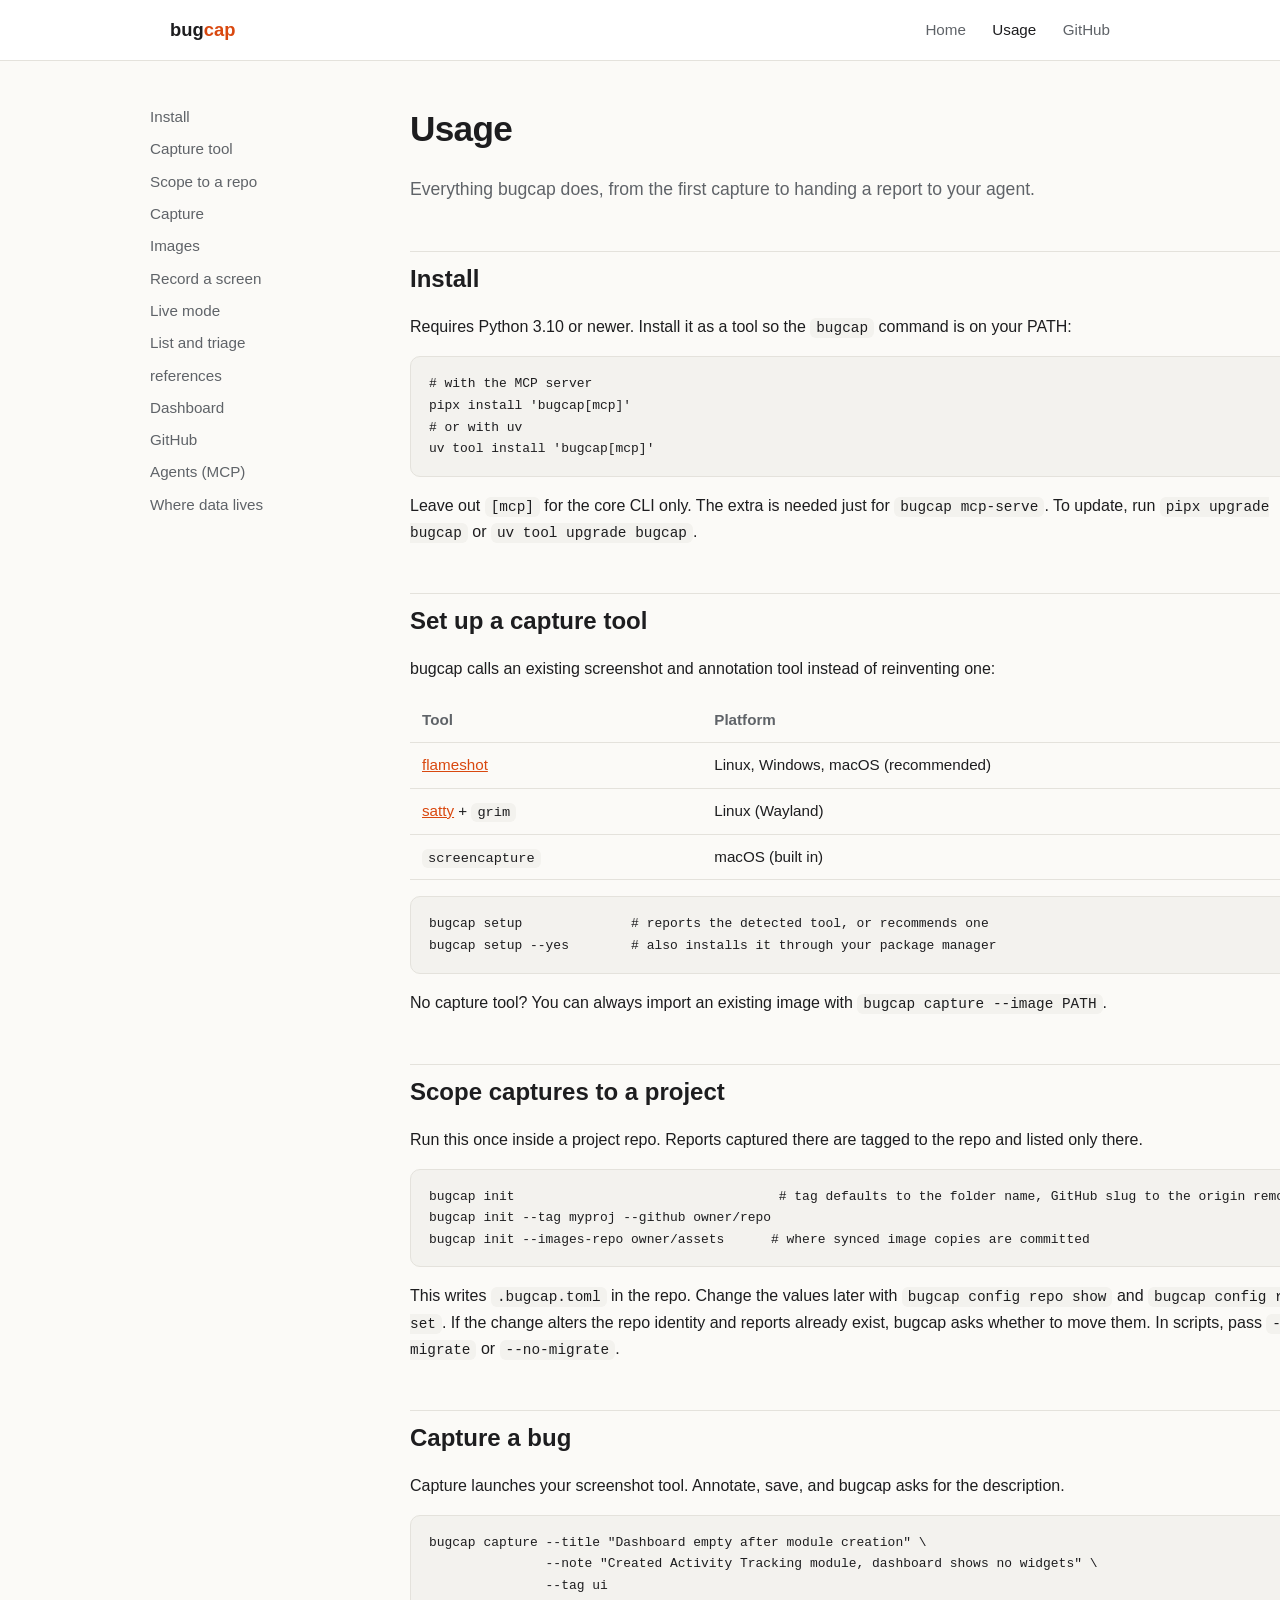
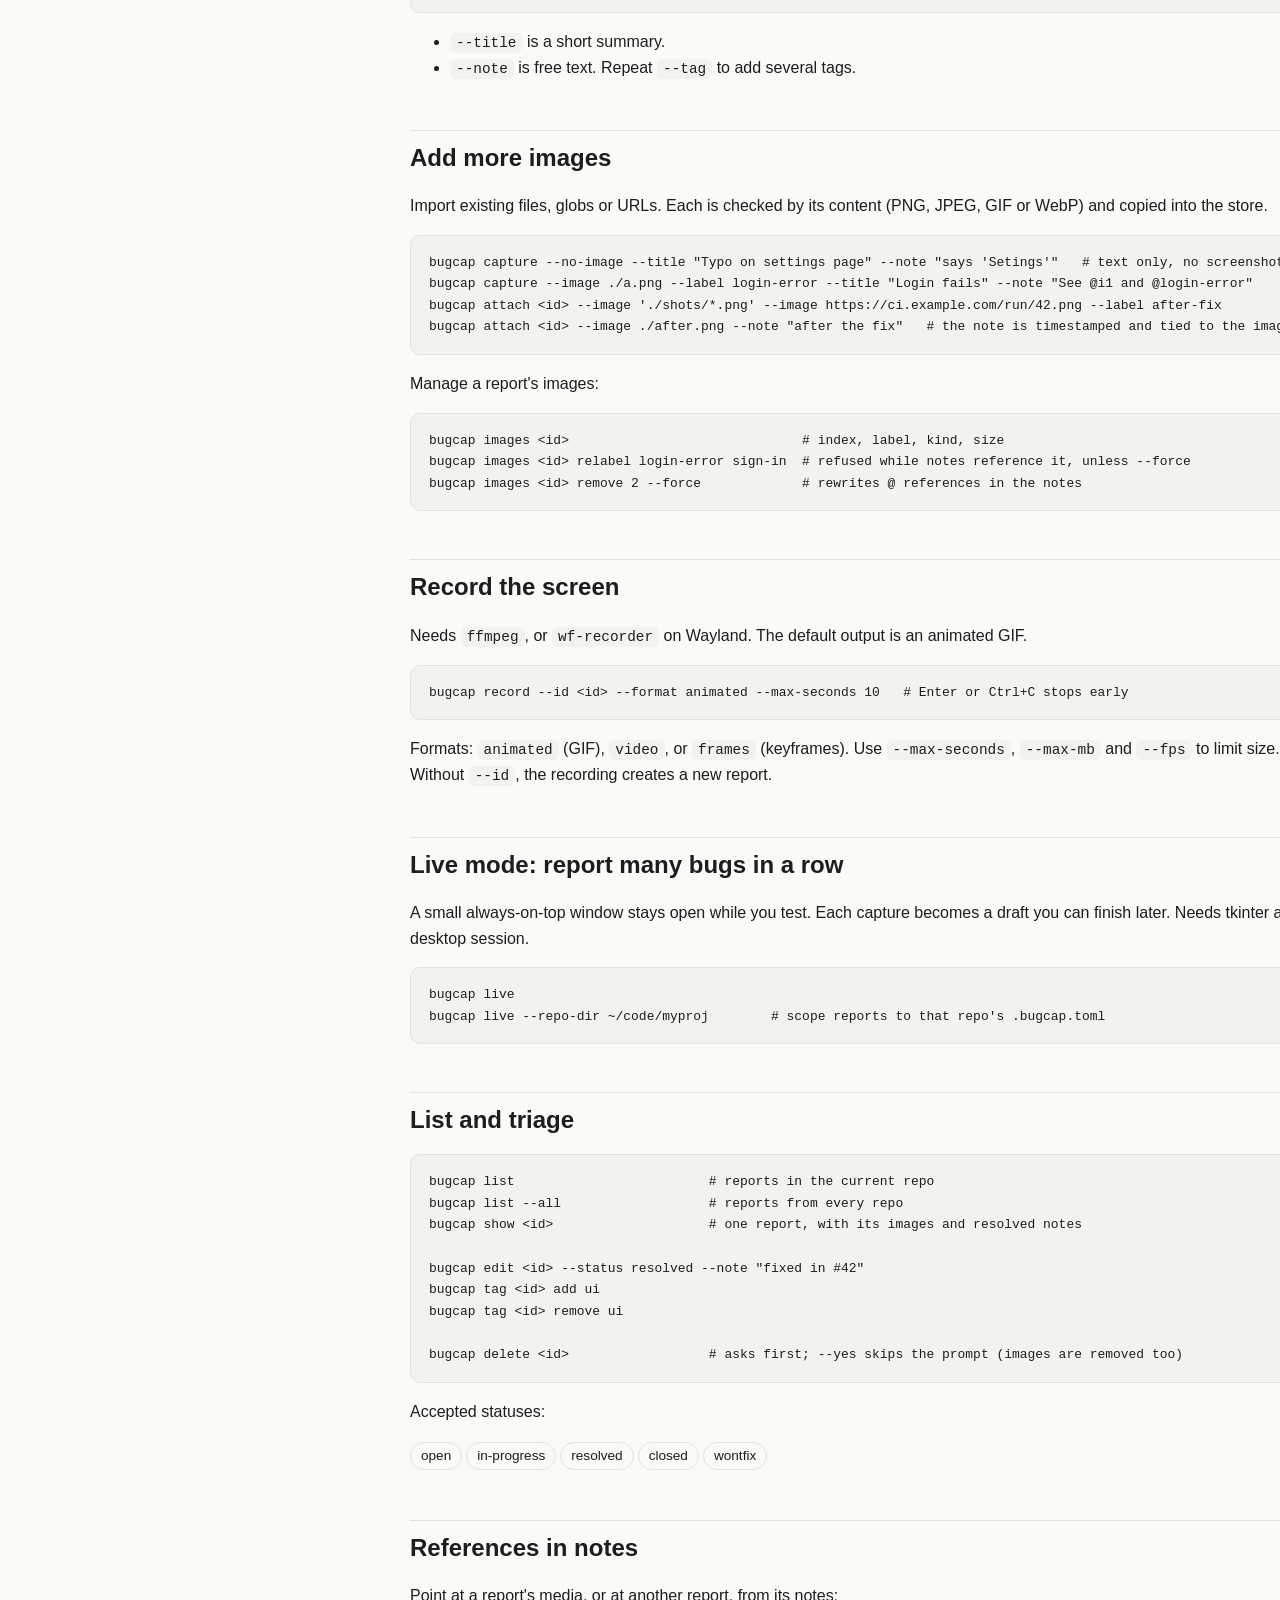
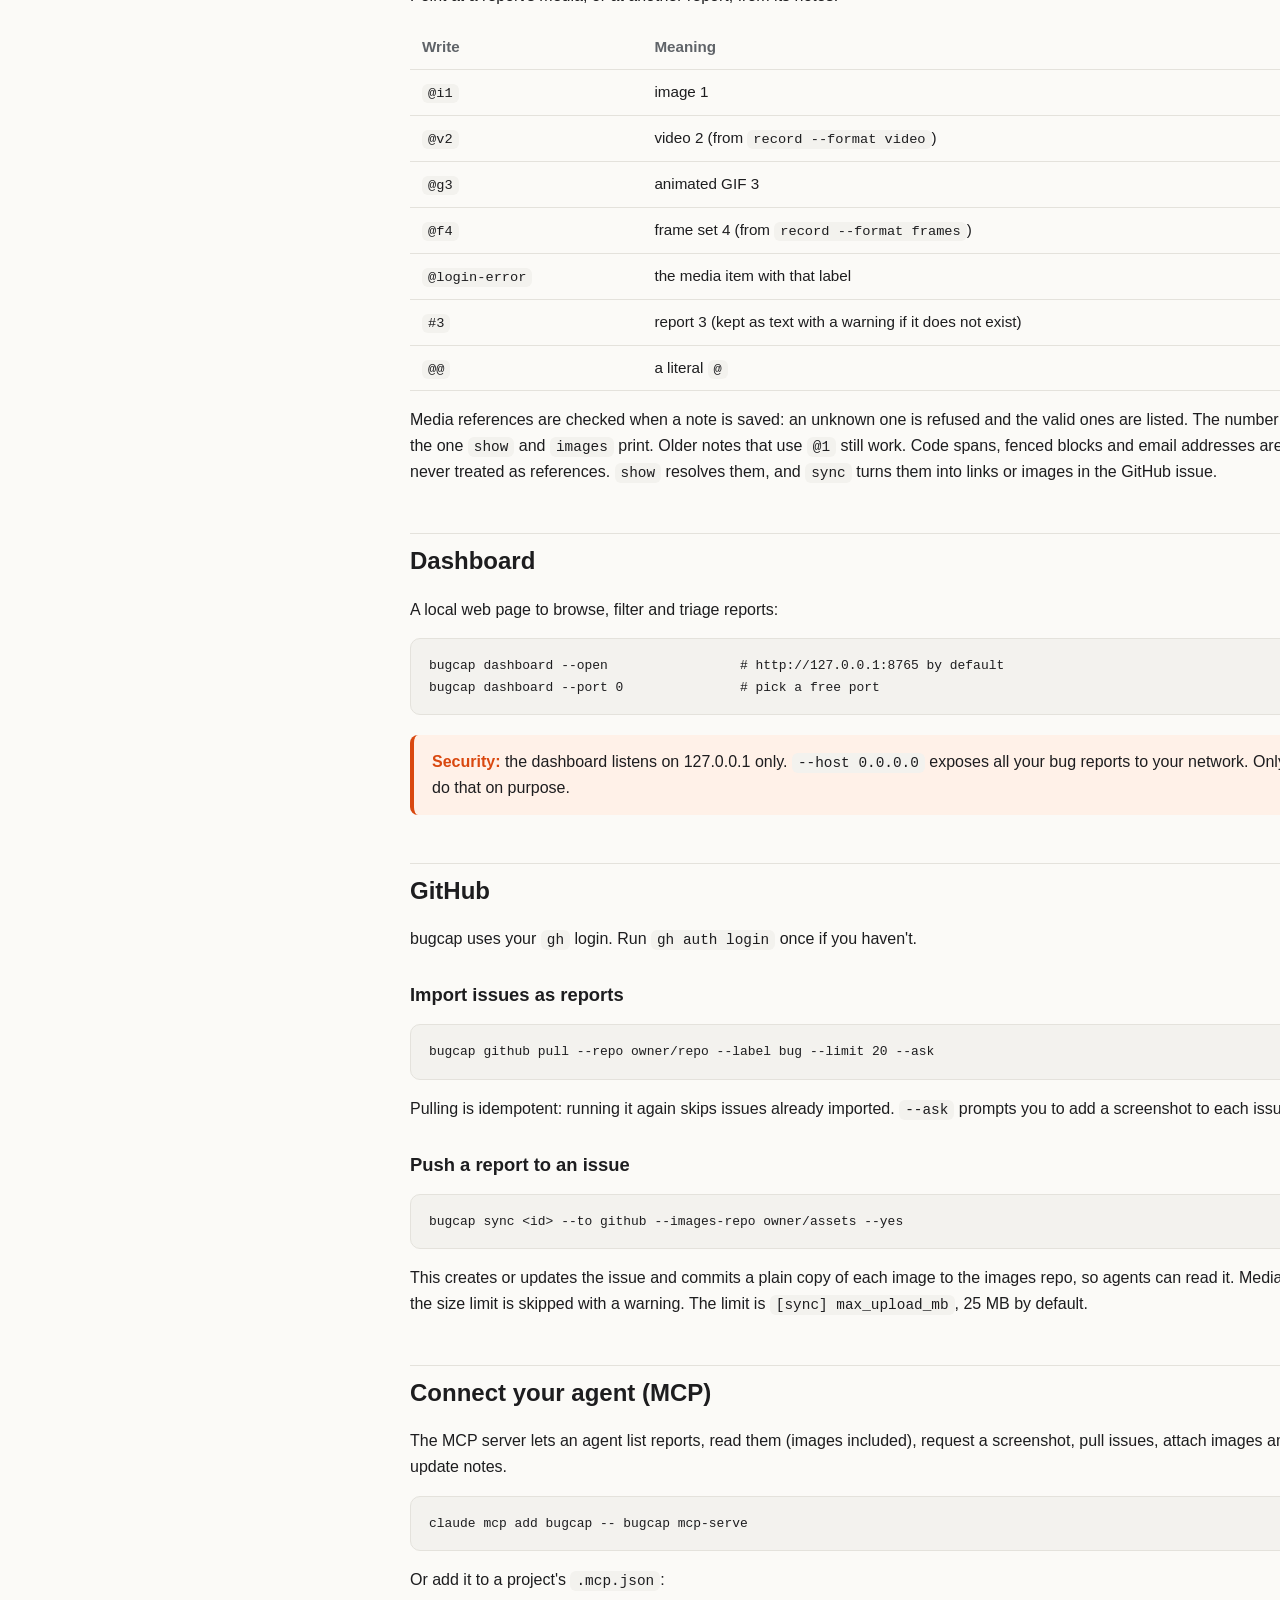
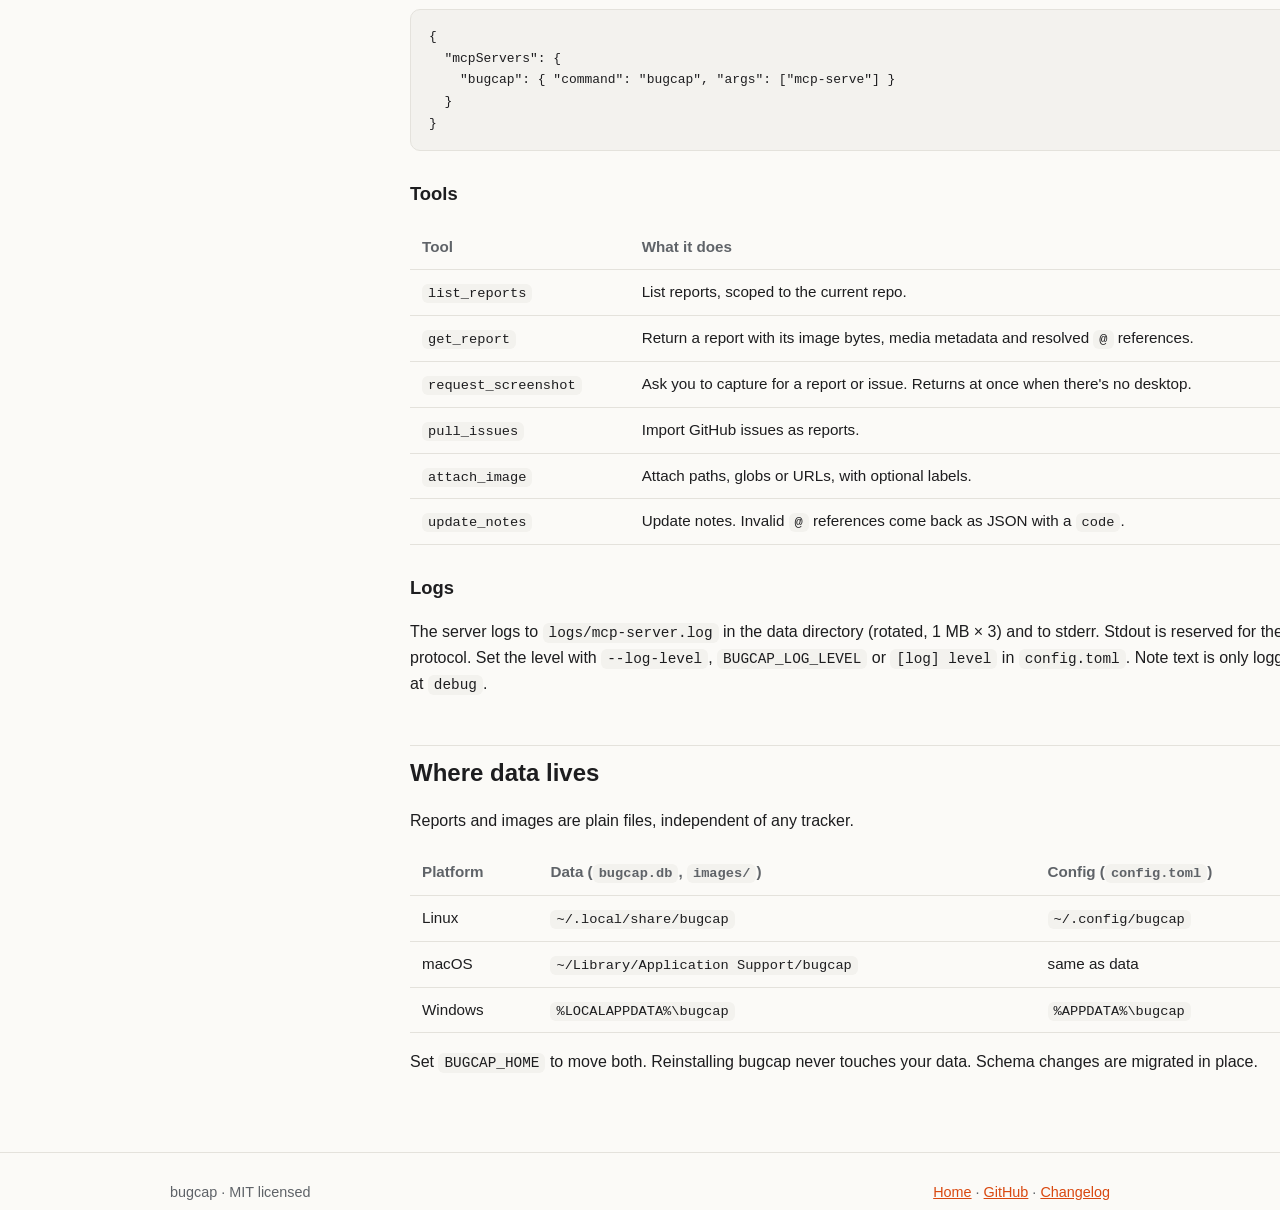
==== docs/usage.html @ 02675ba6 "Add delete, text-only capture, kind-aware media refs and report refs - `bugcap capture --no-image` s" ====
<!doctype html>
<html lang="en">
<head>
  <meta charset="utf-8">
  <meta name="viewport" content="width=device-width, initial-scale=1">
  <title>Usage — bugcap</title>
  <meta name="description" content="How to install and use bugcap: capture, attach, record, triage, sync to GitHub and connect your AI agent over MCP.">
  <link rel="stylesheet" href="assets/style.css">
</head>
<body>

<header class="site">
  <div class="wrap">
    <a class="brand" href="./">bug<span>cap</span></a>
    <nav>
      <a href="./">Home</a>
      <a href="usage.html" aria-current="page">Usage</a>
      <a href="https://github.com/amenalahassa/bugcap">GitHub</a>
    </nav>
  </div>
</header>

<div class="wrap doc">
  <aside>
    <a href="#install">Install</a>
    <a href="#setup">Capture tool</a>
    <a href="#repo">Scope to a repo</a>
    <a href="#capture">Capture</a>
    <a href="#images">Images</a>
    <a href="#record">Record a screen</a>
    <a href="#live">Live mode</a>
    <a href="#browse">List and triage</a>
    <a href="#refs">references</a>
    <a href="#dashboard">Dashboard</a>
    <a href="#github">GitHub</a>
    <a href="#mcp">Agents (MCP)</a>
    <a href="#data">Where data lives</a>
  </aside>

  <main>
    <h1>Usage</h1>
    <p class="lead">Everything bugcap does, from the first capture to handing a report to your agent.</p>

    <h2 id="install">Install</h2>
    <p>Requires Python 3.10 or newer. Install it as a tool so the <code>bugcap</code> command is on your PATH:</p>
<pre><code># with the MCP server
pipx install 'bugcap[mcp]'
# or with uv
uv tool install 'bugcap[mcp]'</code></pre>
    <p>Leave out <code>[mcp]</code> for the core CLI only. The extra is needed just for <code>bugcap mcp-serve</code>. To update, run <code>pipx upgrade bugcap</code> or <code>uv tool upgrade bugcap</code>.</p>

    <h2 id="setup">Set up a capture tool</h2>
    <p>bugcap calls an existing screenshot and annotation tool instead of reinventing one:</p>
    <table>
      <tr><th>Tool</th><th>Platform</th></tr>
      <tr><td><a href="https://flameshot.org/">flameshot</a></td><td>Linux, Windows, macOS (recommended)</td></tr>
      <tr><td><a href="https://github.com/Satty-org/Satty">satty</a> + <code>grim</code></td><td>Linux (Wayland)</td></tr>
      <tr><td><code>screencapture</code></td><td>macOS (built in)</td></tr>
    </table>
<pre><code>bugcap setup              # reports the detected tool, or recommends one
bugcap setup --yes        # also installs it through your package manager</code></pre>
    <p>No capture tool? You can always import an existing image with <code>bugcap capture --image PATH</code>.</p>

    <h2 id="repo">Scope captures to a project</h2>
    <p>Run this once inside a project repo. Reports captured there are tagged to the repo and listed only there.</p>
<pre><code>bugcap init                                  # tag defaults to the folder name, GitHub slug to the origin remote
bugcap init --tag myproj --github owner/repo
bugcap init --images-repo owner/assets      # where synced image copies are committed</code></pre>
    <p>This writes <code>.bugcap.toml</code> in the repo. Change the values later with <code>bugcap config repo show</code> and <code>bugcap config repo set</code>. If the change alters the repo identity and reports already exist, bugcap asks whether to move them. In scripts, pass <code>--migrate</code> or <code>--no-migrate</code>.</p>

    <h2 id="capture">Capture a bug</h2>
    <p>Capture launches your screenshot tool. Annotate, save, and bugcap asks for the description.</p>
<pre><code>bugcap capture --title "Dashboard empty after module creation" \
               --note "Created Activity Tracking module, dashboard shows no widgets" \
               --tag ui</code></pre>
    <ul>
      <li><code>--title</code> is a short summary.</li>
      <li><code>--note</code> is free text. Repeat <code>--tag</code> to add several tags.</li>
    </ul>

    <h2 id="images">Add more images</h2>
    <p>Import existing files, globs or URLs. Each is checked by its content (PNG, JPEG, GIF or WebP) and copied into the store.</p>
<pre><code>bugcap capture --no-image --title "Typo on settings page" --note "says 'Setings'"   # text only, no screenshot
bugcap capture --image ./a.png --label login-error --title "Login fails" --note "See @i1 and @login-error"
bugcap attach &lt;id&gt; --image './shots/*.png' --image https://ci.example.com/run/42.png --label after-fix
bugcap attach &lt;id&gt; --image ./after.png --note "after the fix"   # the note is timestamped and tied to the image</code></pre>
    <p>Manage a report's images:</p>
<pre><code>bugcap images &lt;id&gt;                              # index, label, kind, size
bugcap images &lt;id&gt; relabel login-error sign-in  # refused while notes reference it, unless --force
bugcap images &lt;id&gt; remove 2 --force             # rewrites @ references in the notes</code></pre>

    <h2 id="record">Record the screen</h2>
    <p>Needs <code>ffmpeg</code>, or <code>wf-recorder</code> on Wayland. The default output is an animated GIF.</p>
<pre><code>bugcap record --id &lt;id&gt; --format animated --max-seconds 10   # Enter or Ctrl+C stops early</code></pre>
    <p>Formats: <code>animated</code> (GIF), <code>video</code>, or <code>frames</code> (keyframes). Use <code>--max-seconds</code>, <code>--max-mb</code> and <code>--fps</code> to limit size. Without <code>--id</code>, the recording creates a new report.</p>

    <h2 id="live">Live mode: report many bugs in a row</h2>
    <p>A small always-on-top window stays open while you test. Each capture becomes a draft you can finish later. Needs tkinter and a desktop session.</p>
<pre><code>bugcap live
bugcap live --repo-dir ~/code/myproj        # scope reports to that repo's .bugcap.toml</code></pre>

    <h2 id="browse">List and triage</h2>
<pre><code>bugcap list                         # reports in the current repo
bugcap list --all                   # reports from every repo
bugcap show &lt;id&gt;                    # one report, with its images and resolved notes

bugcap edit &lt;id&gt; --status resolved --note "fixed in #42"
bugcap tag &lt;id&gt; add ui
bugcap tag &lt;id&gt; remove ui

bugcap delete &lt;id&gt;                  # asks first; --yes skips the prompt (images are removed too)</code></pre>
    <p>Accepted statuses:</p>
    <p class="statuses"><span>open</span><span>in-progress</span><span>resolved</span><span>closed</span><span>wontfix</span></p>

    <h2 id="refs">References in notes</h2>
    <p>Point at a report's media, or at another report, from its notes:</p>
    <table>
      <tr><th>Write</th><th>Meaning</th></tr>
      <tr><td><code>@i1</code></td><td>image 1</td></tr>
      <tr><td><code>@v2</code></td><td>video 2 (from <code>record --format video</code>)</td></tr>
      <tr><td><code>@g3</code></td><td>animated GIF 3</td></tr>
      <tr><td><code>@f4</code></td><td>frame set 4 (from <code>record --format frames</code>)</td></tr>
      <tr><td><code>@login-error</code></td><td>the media item with that label</td></tr>
      <tr><td><code>#3</code></td><td>report 3 (kept as text with a warning if it does not exist)</td></tr>
      <tr><td><code>@@</code></td><td>a literal <code>@</code></td></tr>
    </table>
    <p>Media references are checked when a note is saved: an unknown one is refused and the valid ones are listed. The number is the one <code>show</code> and <code>images</code> print. Older notes that use <code>@1</code> still work. Code spans, fenced blocks and email addresses are never treated as references. <code>show</code> resolves them, and <code>sync</code> turns them into links or images in the GitHub issue.</p>

    <h2 id="dashboard">Dashboard</h2>
    <p>A local web page to browse, filter and triage reports:</p>
<pre><code>bugcap dashboard --open                 # http://127.0.0.1:8765 by default
bugcap dashboard --port 0               # pick a free port</code></pre>
    <div class="callout"><strong>Security:</strong> the dashboard listens on 127.0.0.1 only. <code>--host 0.0.0.0</code> exposes all your bug reports to your network. Only do that on purpose.</div>

    <h2 id="github">GitHub</h2>
    <p>bugcap uses your <code>gh</code> login. Run <code>gh auth login</code> once if you haven't.</p>
    <h3>Import issues as reports</h3>
<pre><code>bugcap github pull --repo owner/repo --label bug --limit 20 --ask</code></pre>
    <p>Pulling is idempotent: running it again skips issues already imported. <code>--ask</code> prompts you to add a screenshot to each issue.</p>
    <h3>Push a report to an issue</h3>
<pre><code>bugcap sync &lt;id&gt; --to github --images-repo owner/assets --yes</code></pre>
    <p>This creates or updates the issue and commits a plain copy of each image to the images repo, so agents can read it. Media over the size limit is skipped with a warning. The limit is <code>[sync] max_upload_mb</code>, 25 MB by default.</p>

    <h2 id="mcp">Connect your agent (MCP)</h2>
    <p>The MCP server lets an agent list reports, read them (images included), request a screenshot, pull issues, attach images and update notes.</p>
<pre><code>claude mcp add bugcap -- bugcap mcp-serve</code></pre>
    <p>Or add it to a project's <code>.mcp.json</code>:</p>
<pre><code>{
  "mcpServers": {
    "bugcap": { "command": "bugcap", "args": ["mcp-serve"] }
  }
}</code></pre>
    <h3>Tools</h3>
    <table>
      <tr><th>Tool</th><th>What it does</th></tr>
      <tr><td><code>list_reports</code></td><td>List reports, scoped to the current repo.</td></tr>
      <tr><td><code>get_report</code></td><td>Return a report with its image bytes, media metadata and resolved <code>@</code> references.</td></tr>
      <tr><td><code>request_screenshot</code></td><td>Ask you to capture for a report or issue. Returns at once when there's no desktop.</td></tr>
      <tr><td><code>pull_issues</code></td><td>Import GitHub issues as reports.</td></tr>
      <tr><td><code>attach_image</code></td><td>Attach paths, globs or URLs, with optional labels.</td></tr>
      <tr><td><code>update_notes</code></td><td>Update notes. Invalid <code>@</code> references come back as JSON with a <code>code</code>.</td></tr>
    </table>
    <h3>Logs</h3>
    <p>The server logs to <code>logs/mcp-server.log</code> in the data directory (rotated, 1 MB × 3) and to stderr. Stdout is reserved for the protocol. Set the level with <code>--log-level</code>, <code>BUGCAP_LOG_LEVEL</code> or <code>[log] level</code> in <code>config.toml</code>. Note text is only logged at <code>debug</code>.</p>

    <h2 id="data">Where data lives</h2>
    <p>Reports and images are plain files, independent of any tracker.</p>
    <table>
      <tr><th>Platform</th><th>Data (<code>bugcap.db</code>, <code>images/</code>)</th><th>Config (<code>config.toml</code>)</th></tr>
      <tr><td>Linux</td><td><code>~/.local/share/bugcap</code></td><td><code>~/.config/bugcap</code></td></tr>
      <tr><td>macOS</td><td><code>~/Library/Application Support/bugcap</code></td><td>same as data</td></tr>
      <tr><td>Windows</td><td><code>%LOCALAPPDATA%\bugcap</code></td><td><code>%APPDATA%\bugcap</code></td></tr>
    </table>
    <p>Set <code>BUGCAP_HOME</code> to move both. Reinstalling bugcap never touches your data. Schema changes are migrated in place.</p>
  </main>
</div>

<footer class="site">
  <div class="wrap">
    <span>bugcap · MIT licensed</span>
    <span><a href="./">Home</a> · <a href="https://github.com/amenalahassa/bugcap">GitHub</a> · <a href="https://github.com/amenalahassa/bugcap/blob/master/CHANGELOG.md">Changelog</a></span>
  </div>
</footer>

</body>
</html>
---- docs/assets/style.css ----
:root {
  --bg: #fbfaf7;
  --surface: #ffffff;
  --text: #1d1d1f;
  --muted: #5f6368;
  --accent: #d9480f;
  --accent-soft: #fff1e8;
  --code-bg: #f3f2ee;
  --border: #e4e2dc;
  --ok: #2b8a3e;
  --warn: #b25e00;
}

@media (prefers-color-scheme: dark) {
  :root:not([data-theme="light"]) {
    --bg: #14151a;
    --surface: #1d1f26;
    --text: #ececf1;
    --muted: #a0a4ad;
    --accent: #ff8a4c;
    --accent-soft: #2a1f18;
    --code-bg: #23252d;
    --border: #2f323c;
    --ok: #69db7c;
    --warn: #ffd43b;
  }
}

:root[data-theme="dark"] {
  --bg: #14151a;
  --surface: #1d1f26;
  --text: #ececf1;
  --muted: #a0a4ad;
  --accent: #ff8a4c;
  --accent-soft: #2a1f18;
  --code-bg: #23252d;
  --border: #2f323c;
  --ok: #69db7c;
  --warn: #ffd43b;
}

* { box-sizing: border-box; }

body {
  margin: 0;
  background: var(--bg);
  color: var(--text);
  font: 16px/1.6 -apple-system, BlinkMacSystemFont, "Segoe UI", Inter, Roboto, sans-serif;
}

a { color: var(--accent); }

.wrap { max-width: 980px; margin: 0 auto; padding: 0 20px; }

header.site {
  border-bottom: 1px solid var(--border);
  background: var(--surface);
  position: sticky;
  top: 0;
  z-index: 10;
}
header.site .wrap {
  display: flex;
  align-items: center;
  justify-content: space-between;
  height: 60px;
}
header.site .brand { font-weight: 700; font-size: 1.15rem; color: var(--text); text-decoration: none; }
header.site .brand span { color: var(--accent); }
header.site nav a {
  color: var(--muted);
  text-decoration: none;
  margin-left: 22px;
  font-size: 0.95rem;
}
header.site nav a:hover, header.site nav a[aria-current="page"] { color: var(--text); }

.hero { padding: 72px 0 40px; text-align: center; }
.hero h1 { font-size: clamp(2.2rem, 6vw, 3.4rem); line-height: 1.1; margin: 0 0 16px; letter-spacing: -0.02em; }
.hero h1 span { color: var(--accent); }
.hero p.lead { font-size: 1.2rem; color: var(--muted); max-width: 640px; margin: 0 auto 28px; }
.cta { display: flex; gap: 12px; justify-content: center; flex-wrap: wrap; }
.btn {
  display: inline-block;
  padding: 11px 20px;
  border-radius: 999px;
  border: 1px solid var(--border);
  color: var(--text);
  text-decoration: none;
  font-weight: 600;
  background: var(--surface);
}
.btn.primary { background: var(--accent); border-color: var(--accent); color: #fff; }
.btn:hover { filter: brightness(1.05); }

.demo {
  margin: 40px auto 0;
  max-width: 860px;
  border: 1px solid var(--border);
  border-radius: 14px;
  overflow: hidden;
  background: var(--surface);
  box-shadow: 0 10px 30px rgba(0,0,0,0.08);
}
.demo img { display: block; width: 100%; height: auto; }

section { padding: 48px 0; }
section h2 { font-size: 1.7rem; margin: 0 0 8px; letter-spacing: -0.01em; }
section > .wrap > p.sub { color: var(--muted); margin: 0 0 28px; }

.grid { display: grid; grid-template-columns: repeat(auto-fit, minmax(240px, 1fr)); gap: 16px; }
.card {
  background: var(--surface);
  border: 1px solid var(--border);
  border-radius: 12px;
  padding: 20px;
}
.card h3 { margin: 0 0 6px; font-size: 1.05rem; }
.card p { margin: 0; color: var(--muted); font-size: 0.95rem; }
.card .icon { font-size: 1.5rem; margin-bottom: 8px; }

.steps { counter-reset: step; list-style: none; padding: 0; margin: 0; }
.steps li {
  counter-increment: step;
  position: relative;
  padding: 0 0 22px 46px;
}
.steps li::before {
  content: counter(step);
  position: absolute; left: 0; top: 0;
  width: 32px; height: 32px; border-radius: 50%;
  background: var(--accent-soft); color: var(--accent);
  font-weight: 700; display: flex; align-items: center; justify-content: center;
}
.steps li h3 { margin: 4px 0 6px; font-size: 1.05rem; }
.steps li p { margin: 0; color: var(--muted); }

pre, code { font-family: ui-monospace, SFMono-Regular, Menlo, Consolas, monospace; }
code { background: var(--code-bg); padding: 2px 6px; border-radius: 6px; font-size: 0.9em; }
pre {
  background: var(--code-bg);
  border: 1px solid var(--border);
  border-radius: 10px;
  padding: 16px 18px;
  overflow-x: auto;
  font-size: 0.9rem;
  line-height: 1.5;
}
pre code { background: none; padding: 0; }

.callout {
  border-left: 4px solid var(--accent);
  background: var(--accent-soft);
  padding: 14px 18px;
  border-radius: 8px;
  margin: 20px 0;
}
.callout strong { color: var(--accent); }

table { width: 100%; border-collapse: collapse; margin: 16px 0; font-size: 0.95rem; }
th, td { text-align: left; padding: 10px 12px; border-bottom: 1px solid var(--border); vertical-align: top; }
th { color: var(--muted); font-weight: 600; }

.statuses span {
  display: inline-block;
  padding: 2px 10px;
  border-radius: 999px;
  border: 1px solid var(--border);
  font-size: 0.85rem;
  margin: 2px 4px 2px 0;
}

footer.site { border-top: 1px solid var(--border); padding: 28px 0; color: var(--muted); font-size: 0.9rem; }
footer.site .wrap { display: flex; justify-content: space-between; flex-wrap: wrap; gap: 10px; }

/* usage page layout */
.doc { display: grid; grid-template-columns: 220px 1fr; gap: 40px; padding: 40px 0 60px; }
.doc aside { position: sticky; top: 90px; align-self: start; font-size: 0.95rem; }
.doc aside a { display: block; color: var(--muted); text-decoration: none; padding: 4px 0; }
.doc aside a:hover { color: var(--text); }
.doc h1 { font-size: 2.2rem; margin: 0 0 8px; letter-spacing: -0.02em; }
.doc h2 { font-size: 1.5rem; margin: 48px 0 12px; padding-top: 8px; border-top: 1px solid var(--border); }
.doc h3 { font-size: 1.15rem; margin: 28px 0 8px; }
.doc p.lead { color: var(--muted); font-size: 1.1rem; }

@media (max-width: 760px) {
  .doc { grid-template-columns: 1fr; }
  .doc aside { position: static; }
  header.site nav a { margin-left: 14px; font-size: 0.88rem; }
  .hero { padding: 48px 0 28px; }
}
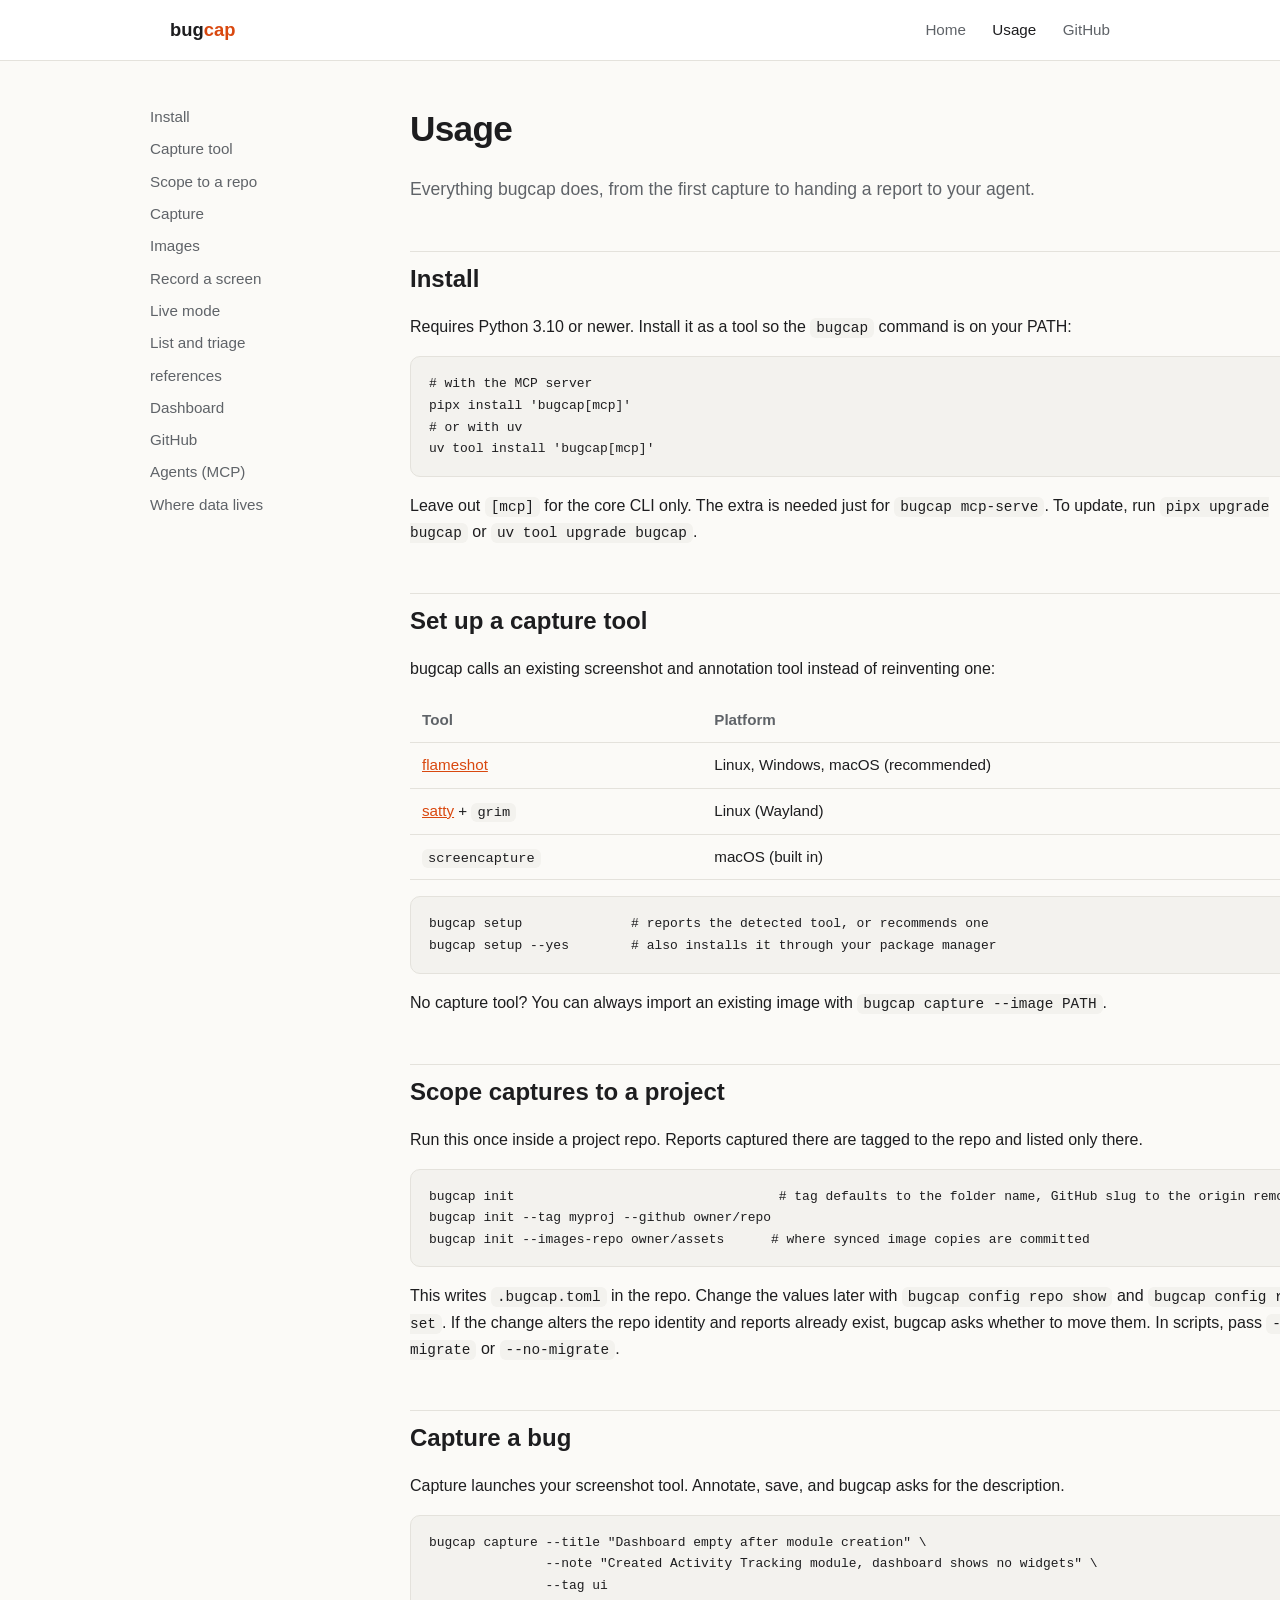
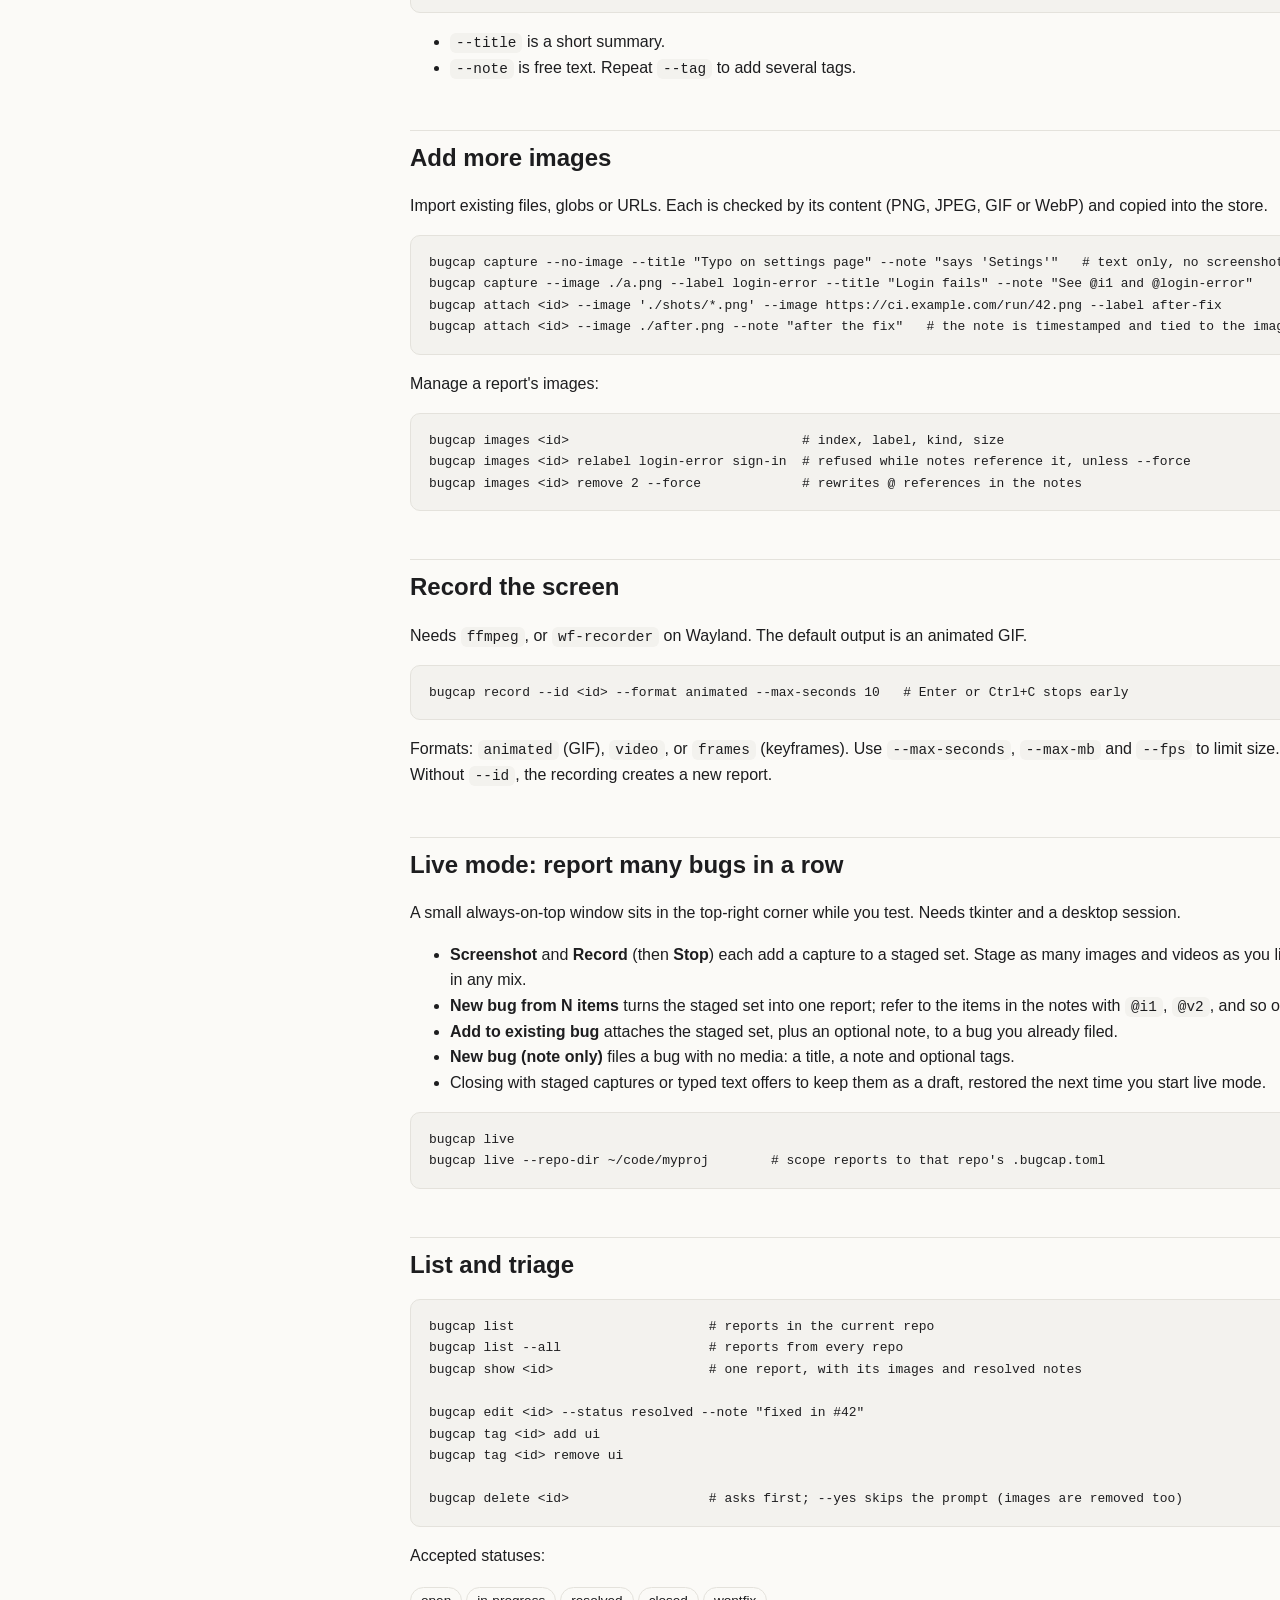
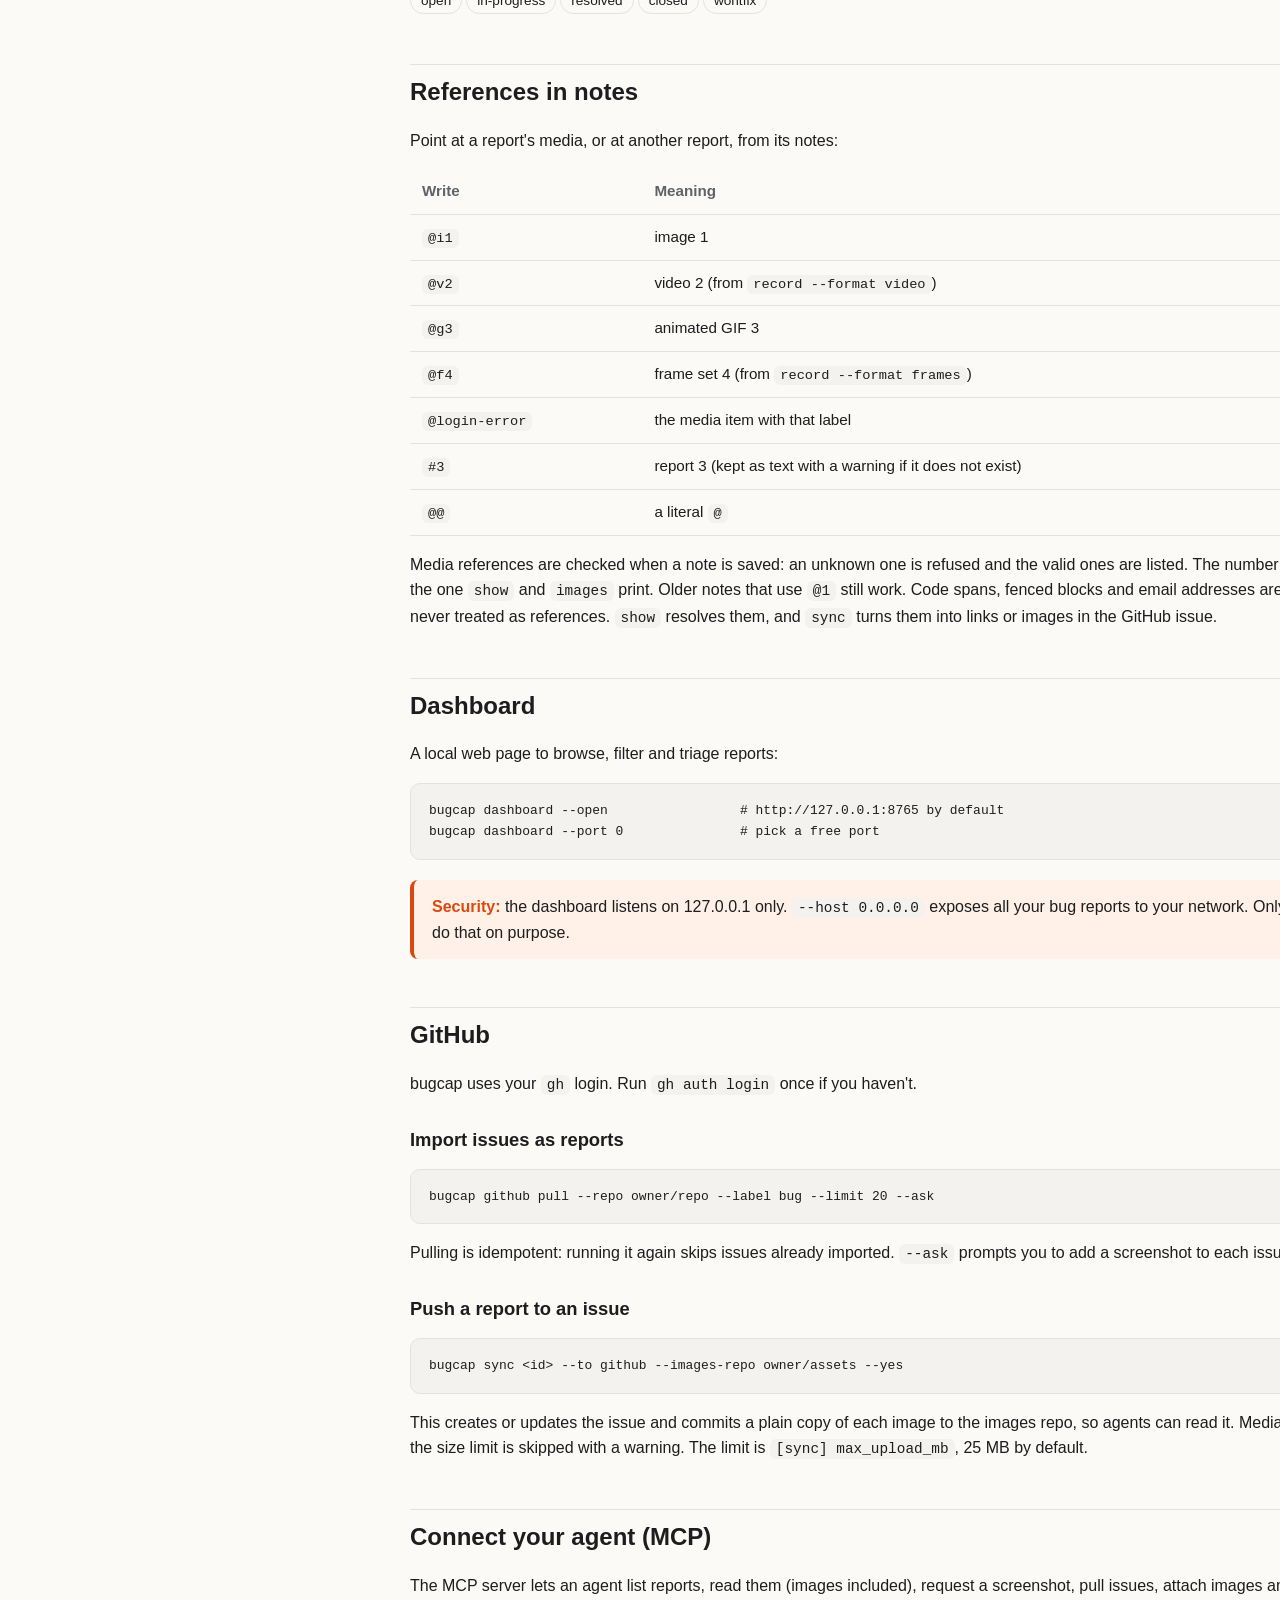
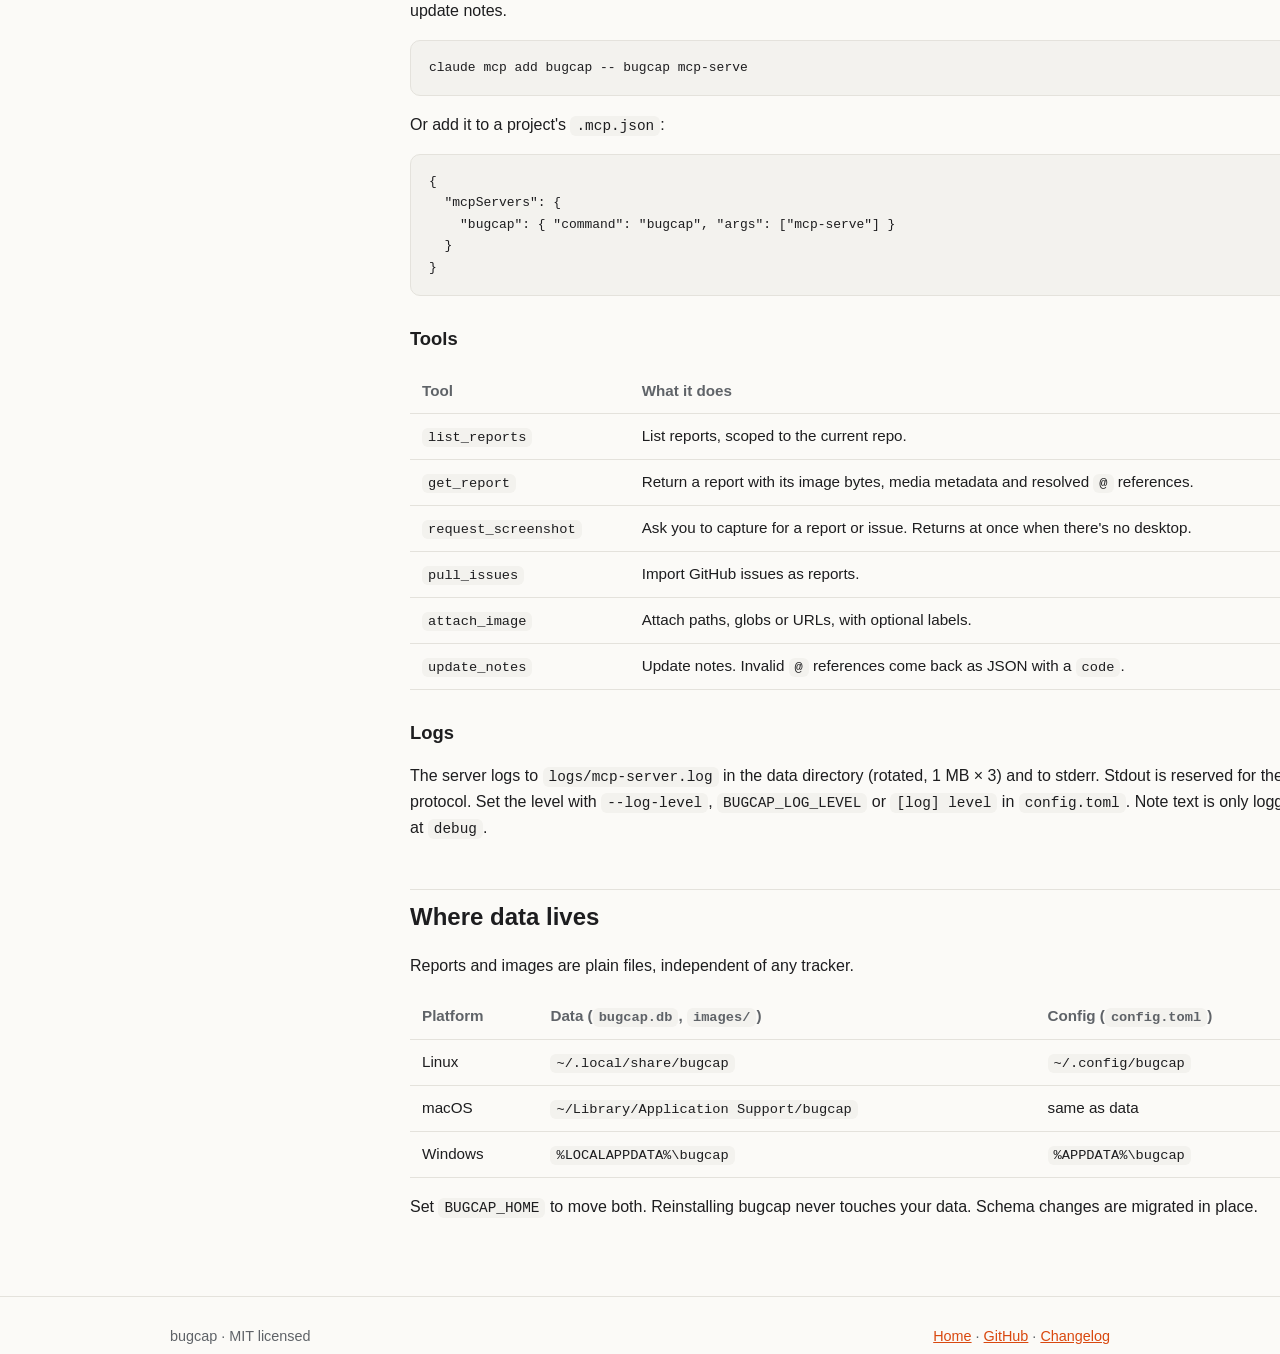
==== commit 66712ca1: "Live mode: stage screenshots and recordings, attach to existing bugs, note-only bugs - Screenshot an" ====
--- a/docs/usage.html
+++ b/docs/usage.html
@@ -95,7 +95,14 @@
     <p>Formats: <code>animated</code> (GIF), <code>video</code>, or <code>frames</code> (keyframes). Use <code>--max-seconds</code>, <code>--max-mb</code> and <code>--fps</code> to limit size. Without <code>--id</code>, the recording creates a new report.</p>
 
     <h2 id="live">Live mode: report many bugs in a row</h2>
-    <p>A small always-on-top window stays open while you test. Each capture becomes a draft you can finish later. Needs tkinter and a desktop session.</p>
+    <p>A small always-on-top window sits in the top-right corner while you test. Needs tkinter and a desktop session.</p>
+    <ul>
+      <li><strong>Screenshot</strong> and <strong>Record</strong> (then <strong>Stop</strong>) each add a capture to a staged set. Stage as many images and videos as you like, in any mix.</li>
+      <li><strong>New bug from N items</strong> turns the staged set into one report; refer to the items in the notes with <code>@i1</code>, <code>@v2</code>, and so on.</li>
+      <li><strong>Add to existing bug</strong> attaches the staged set, plus an optional note, to a bug you already filed.</li>
+      <li><strong>New bug (note only)</strong> files a bug with no media: a title, a note and optional tags.</li>
+      <li>Closing with staged captures or typed text offers to keep them as a draft, restored the next time you start live mode.</li>
+    </ul>
 <pre><code>bugcap live
 bugcap live --repo-dir ~/code/myproj        # scope reports to that repo's .bugcap.toml</code></pre>
 
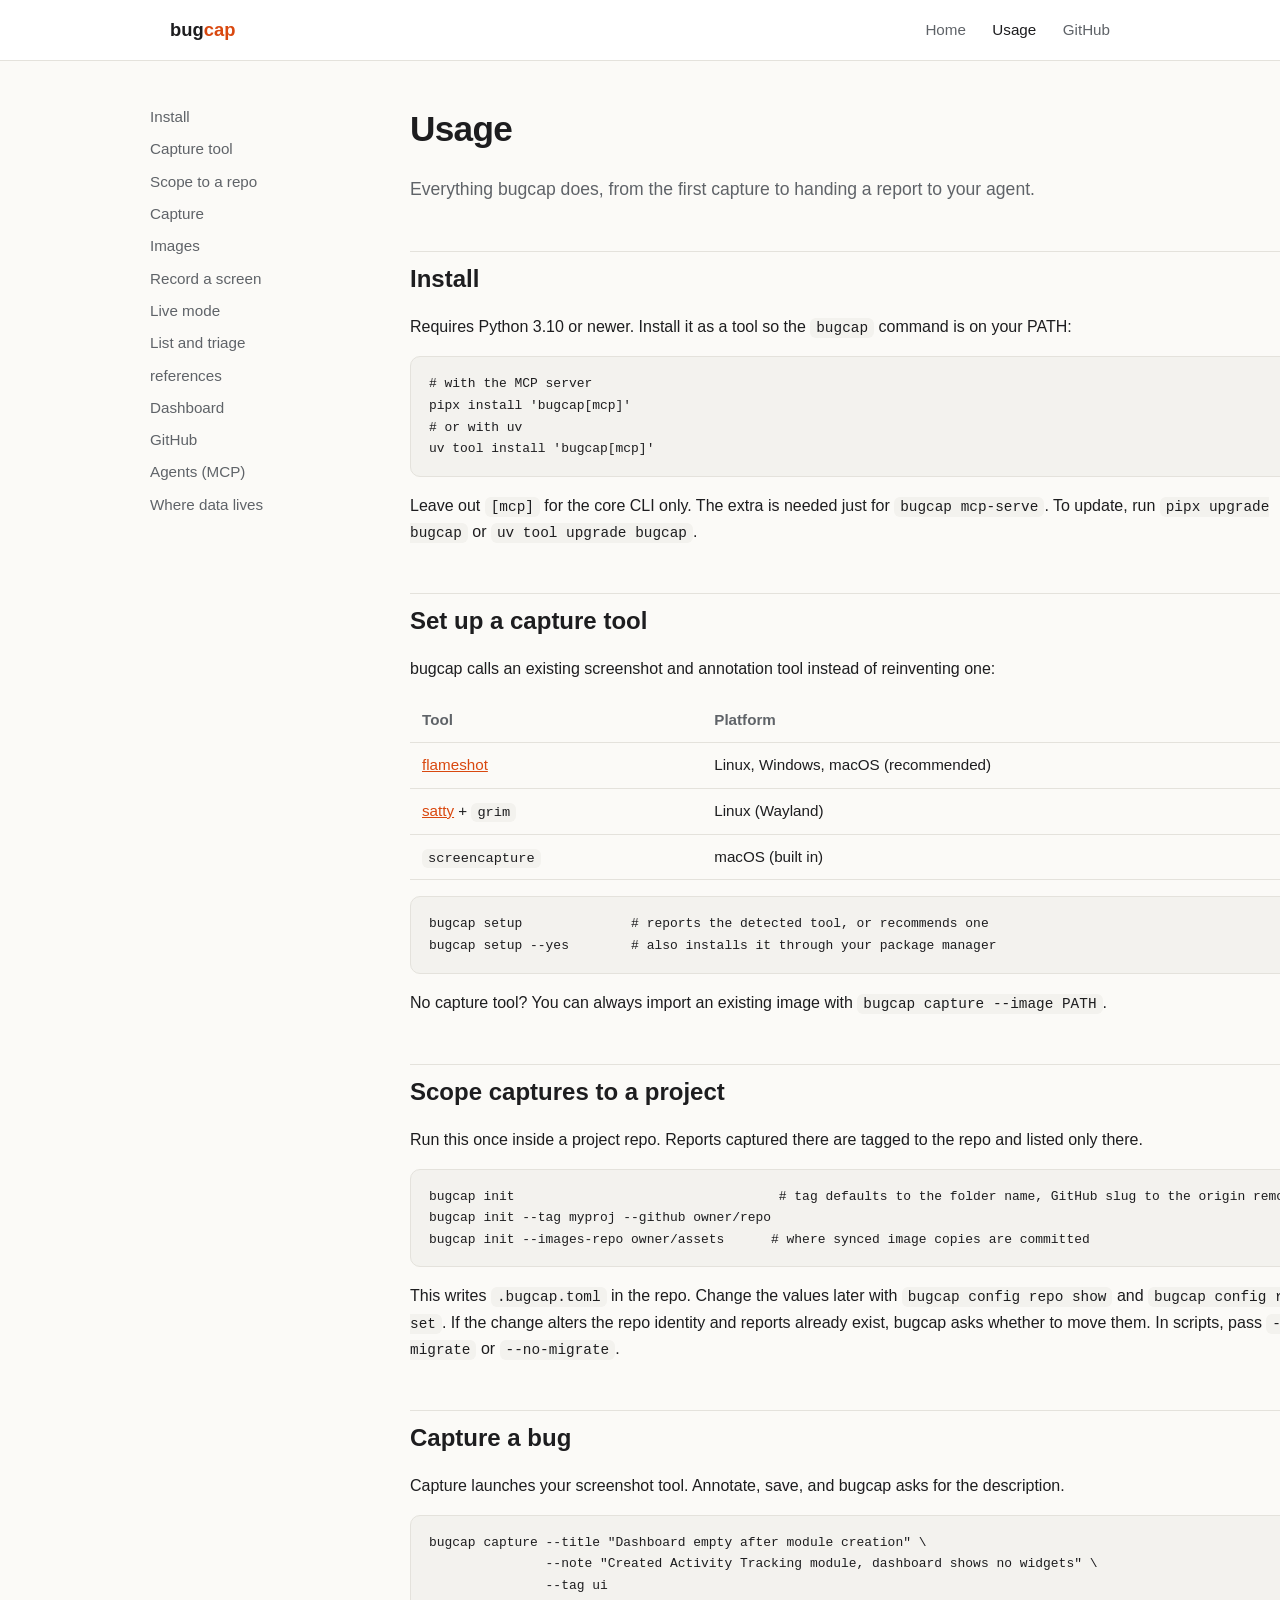
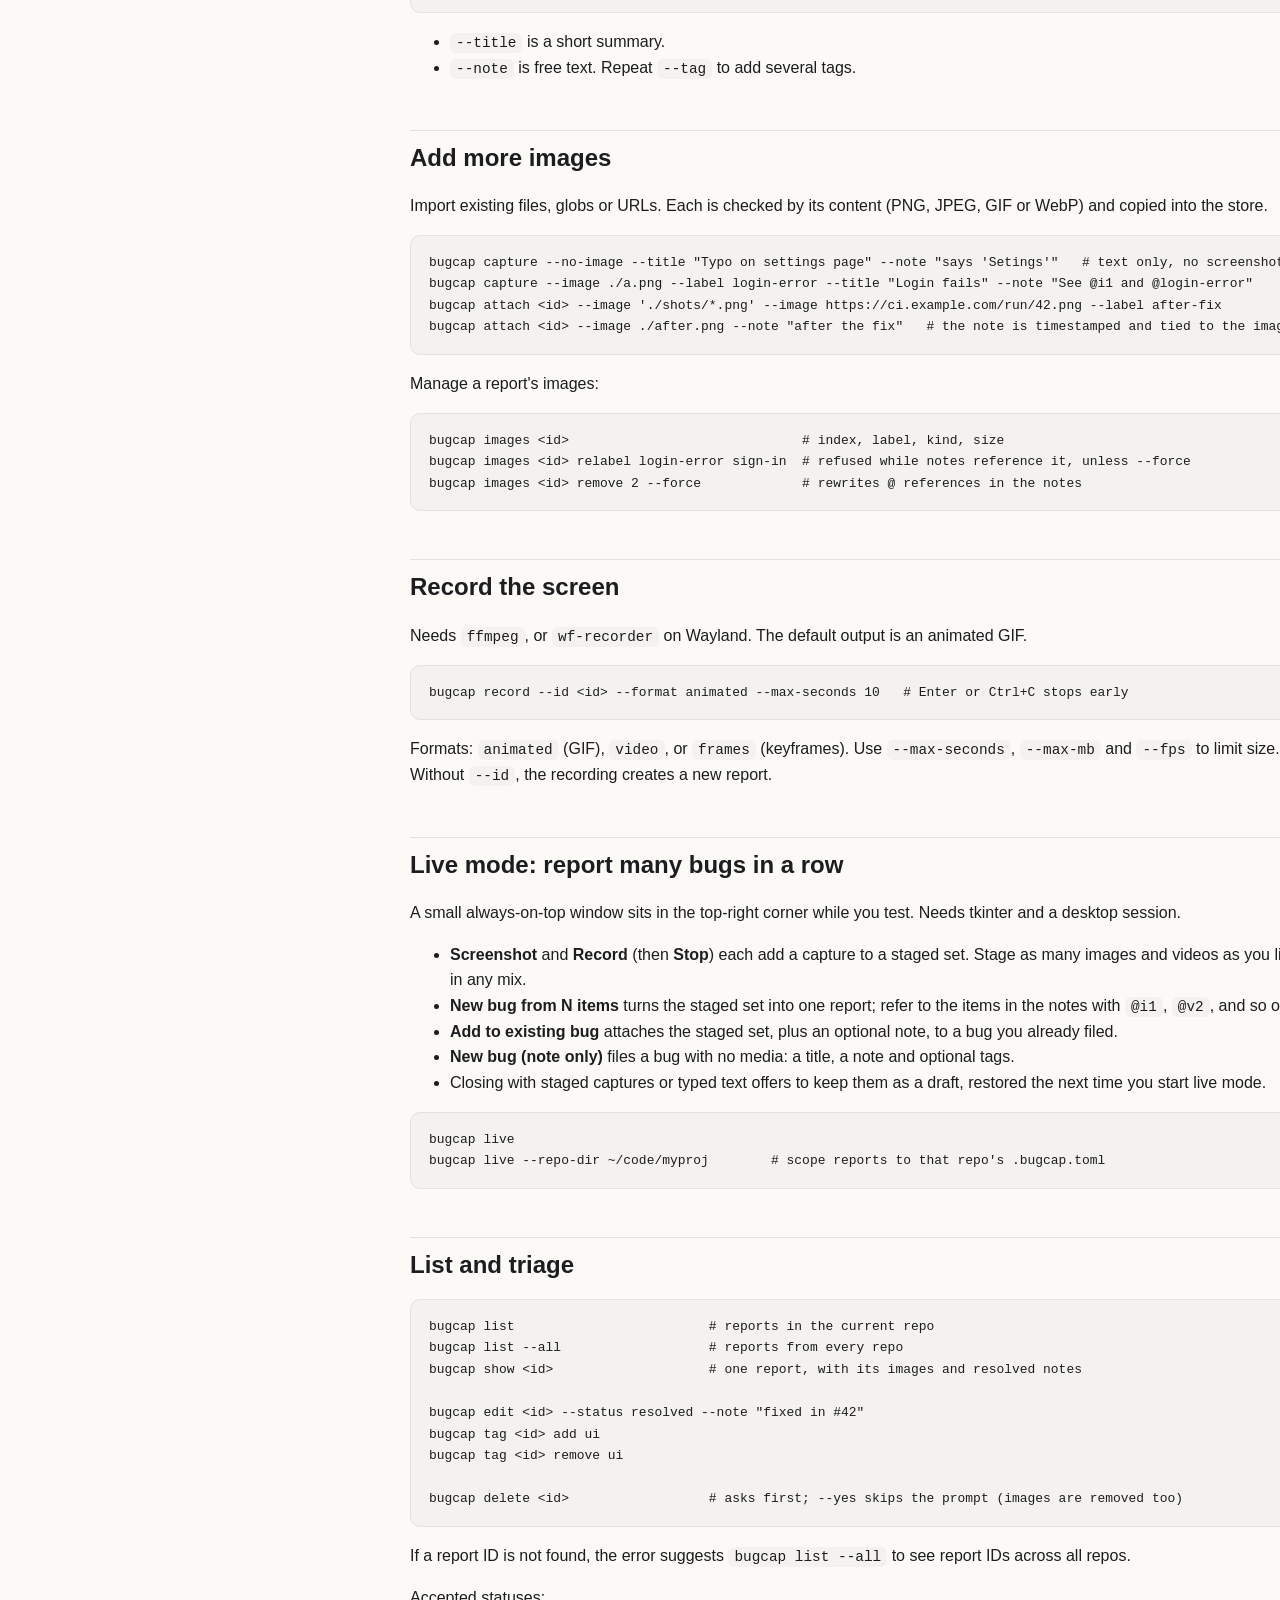
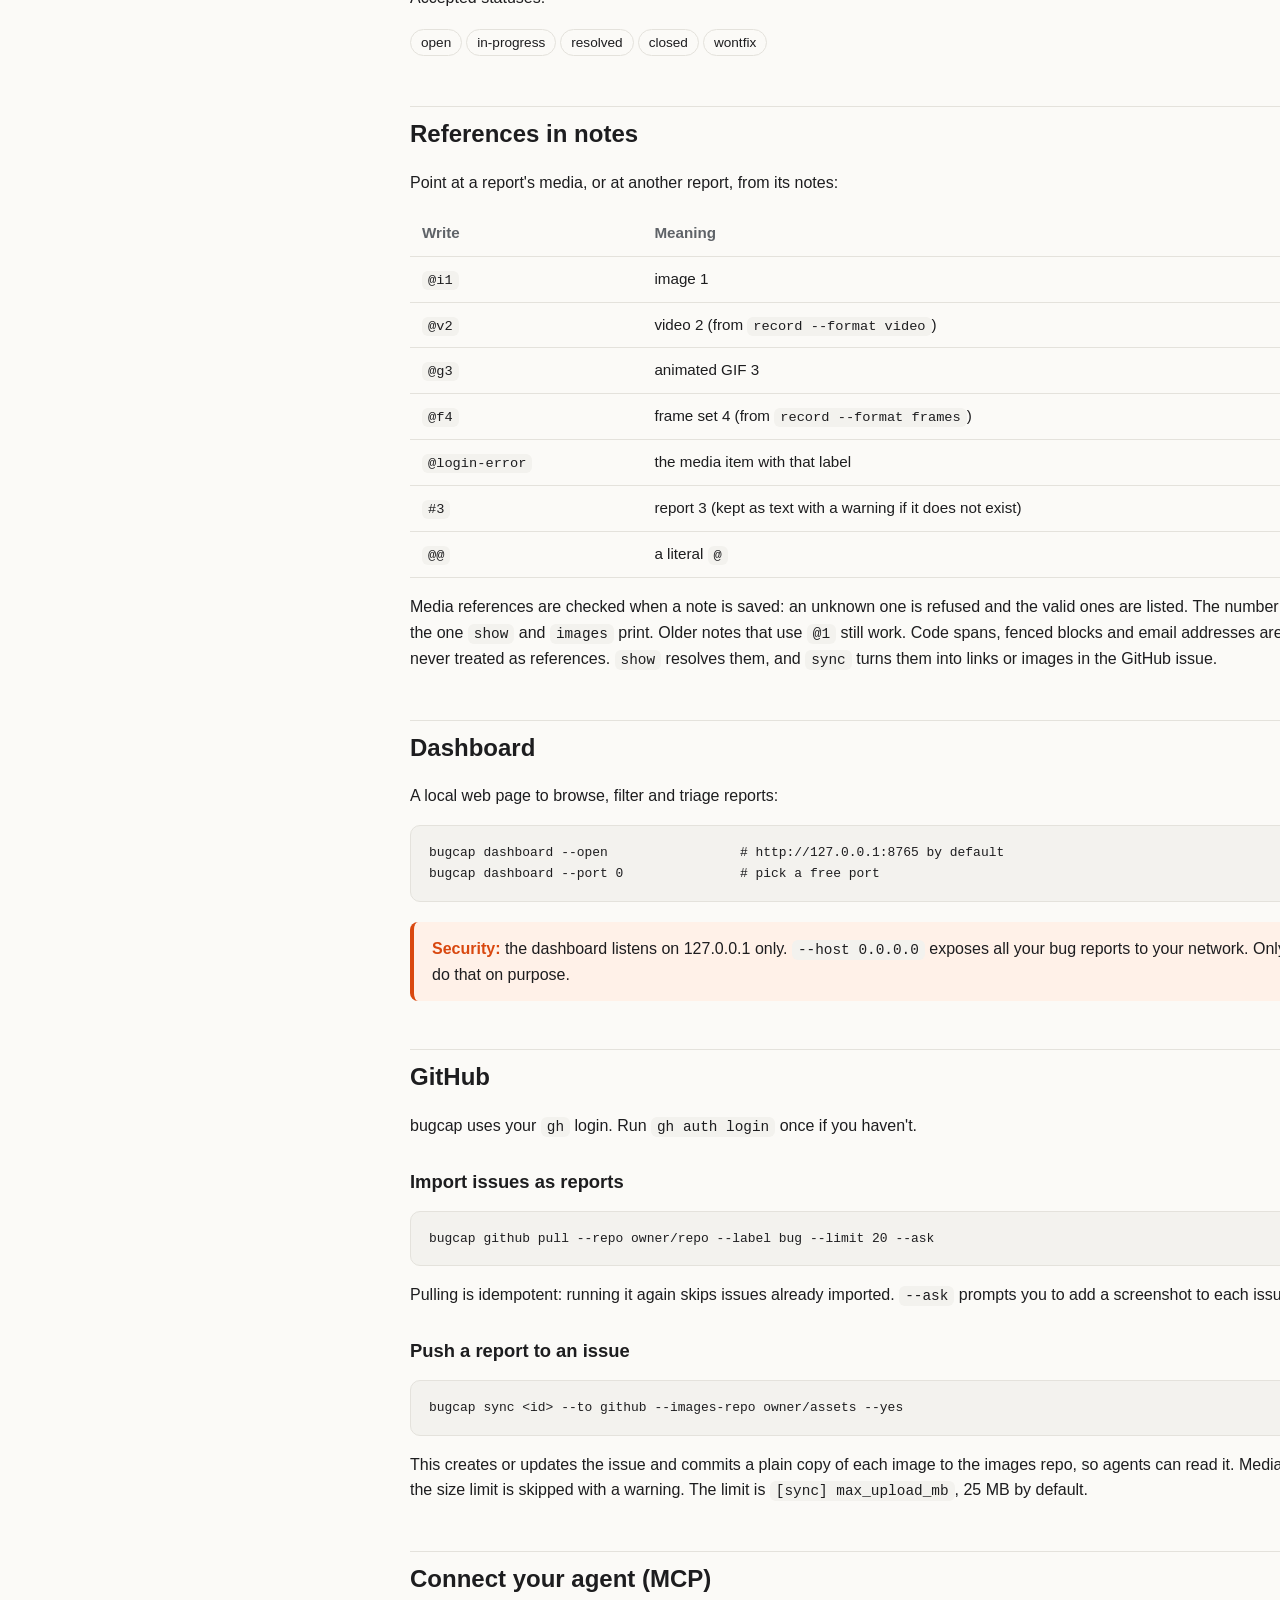
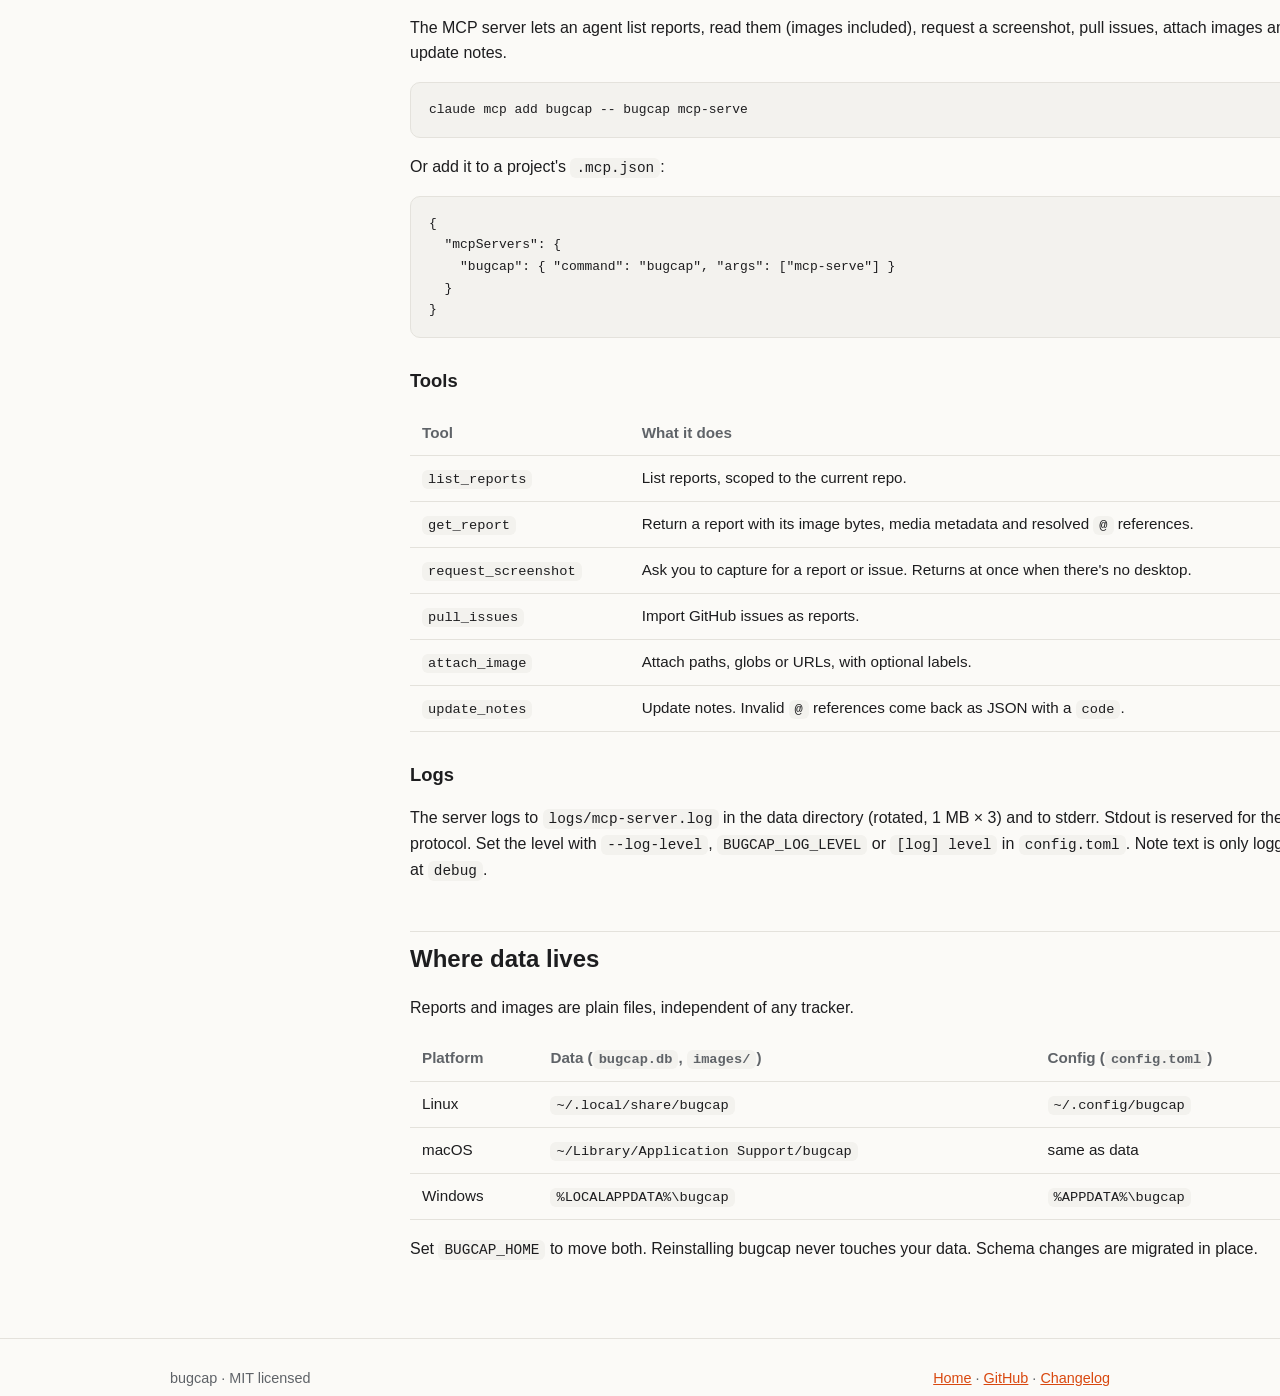
==== commit 5ea3cbe4: "fix: add hint for missing report ids" ====
--- a/docs/usage.html
+++ b/docs/usage.html
@@ -116,6 +116,7 @@
 bugcap tag &lt;id&gt; remove ui
 
 bugcap delete &lt;id&gt;                  # asks first; --yes skips the prompt (images are removed too)</code></pre>
+    <p>If a report ID is not found, the error suggests <code>bugcap list --all</code> to see report IDs across all repos.</p>
     <p>Accepted statuses:</p>
     <p class="statuses"><span>open</span><span>in-progress</span><span>resolved</span><span>closed</span><span>wontfix</span></p>
 
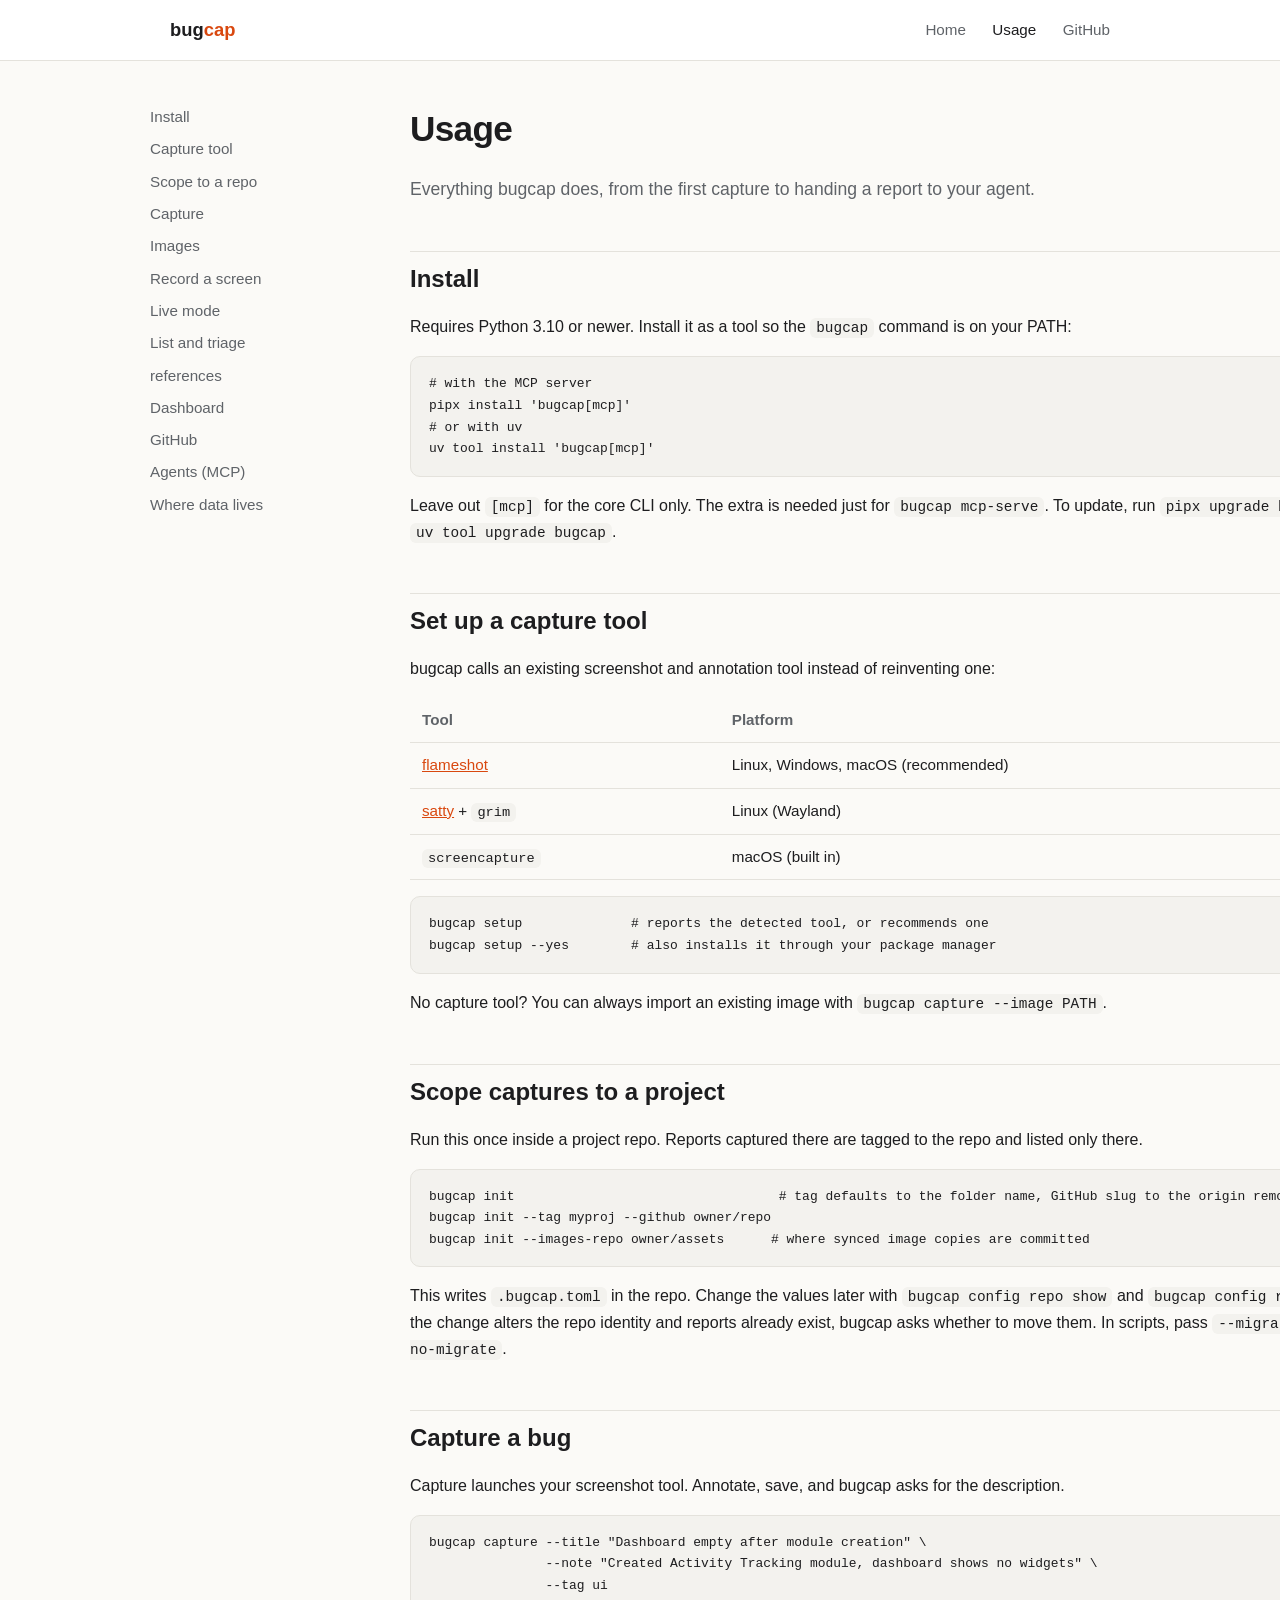
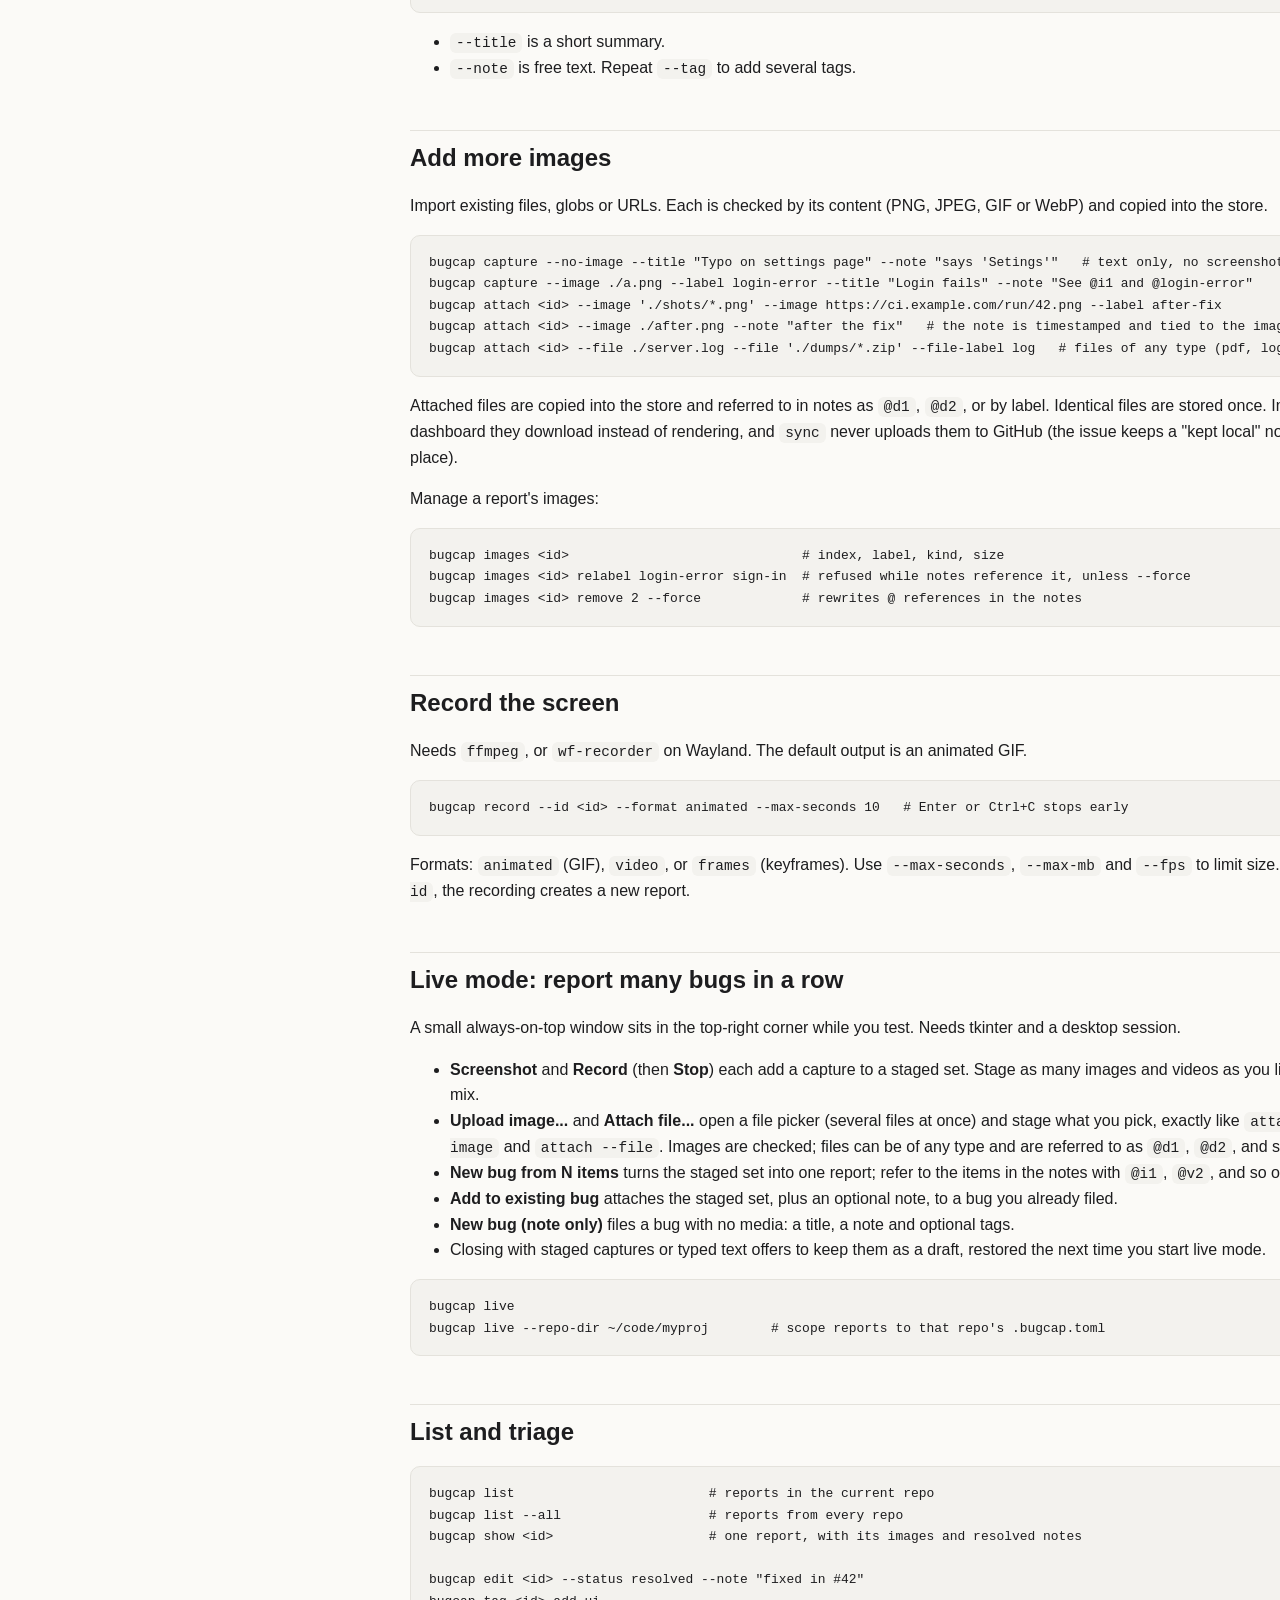
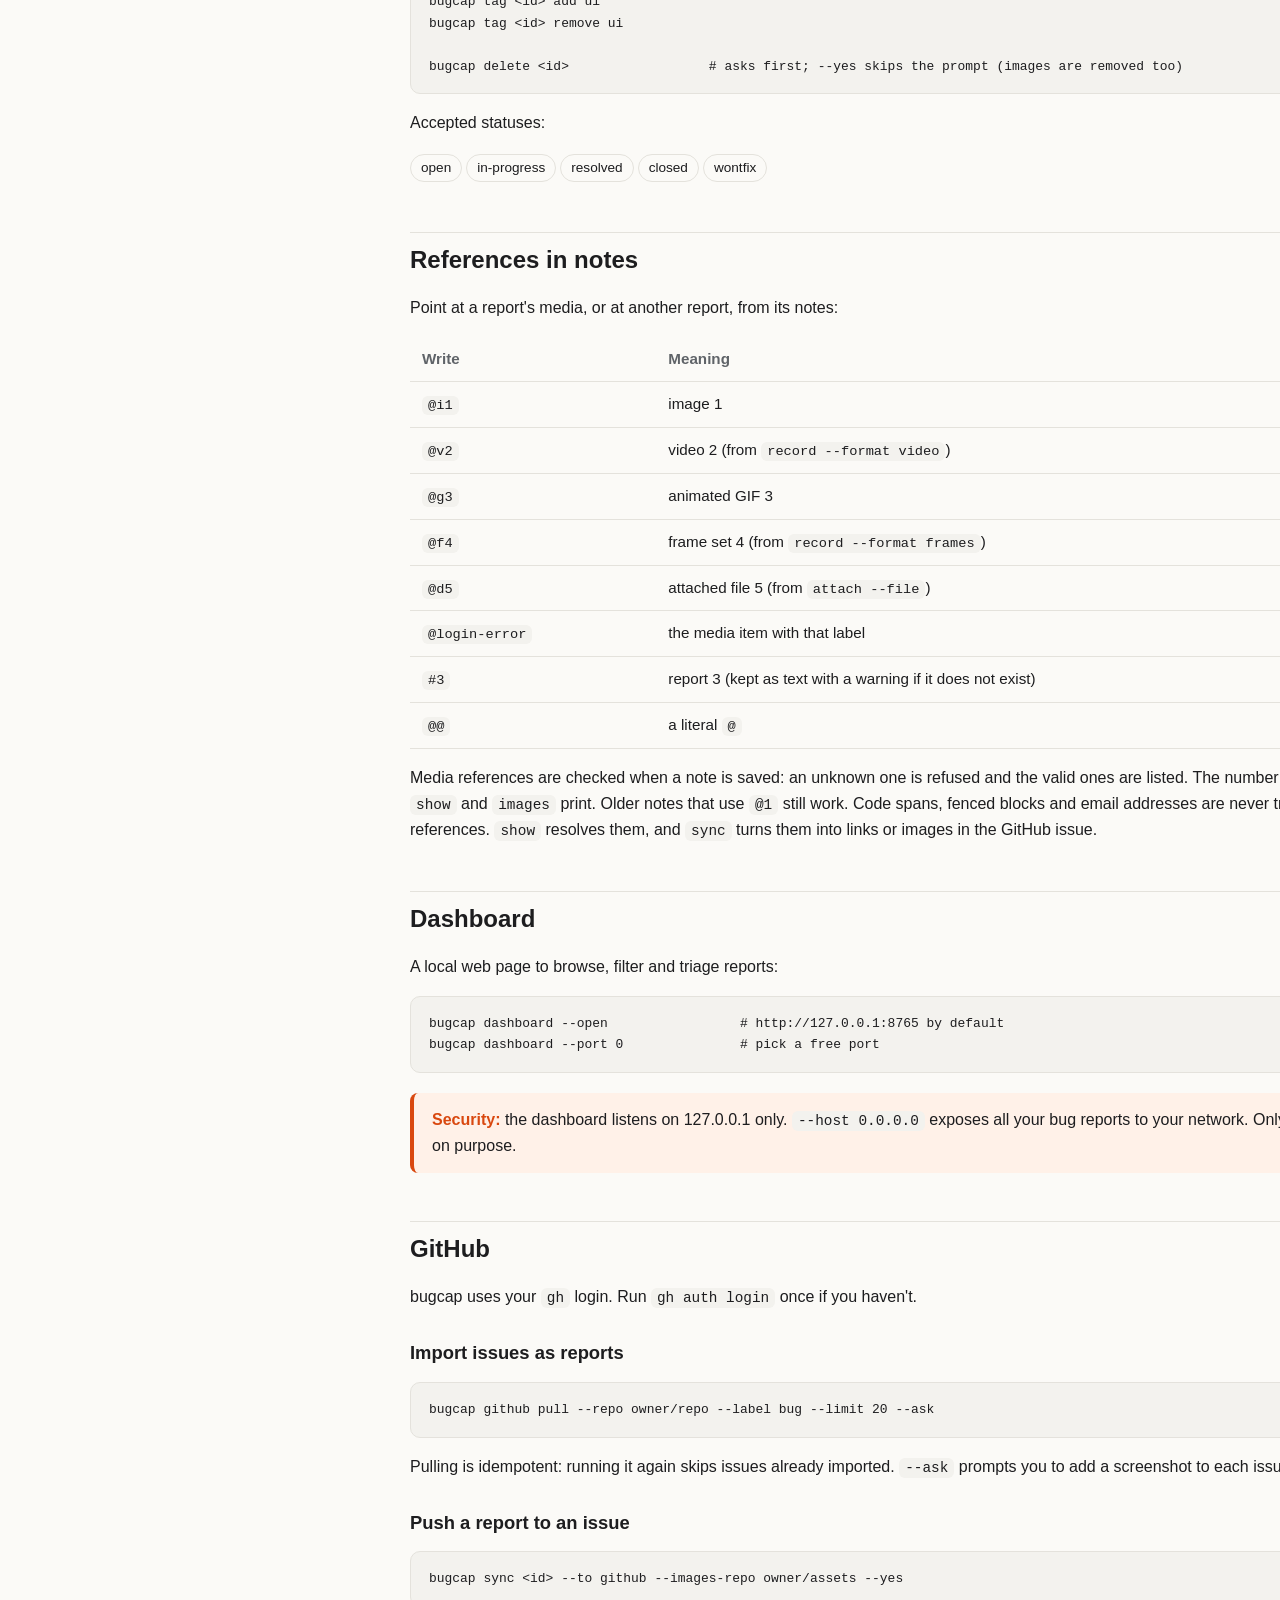
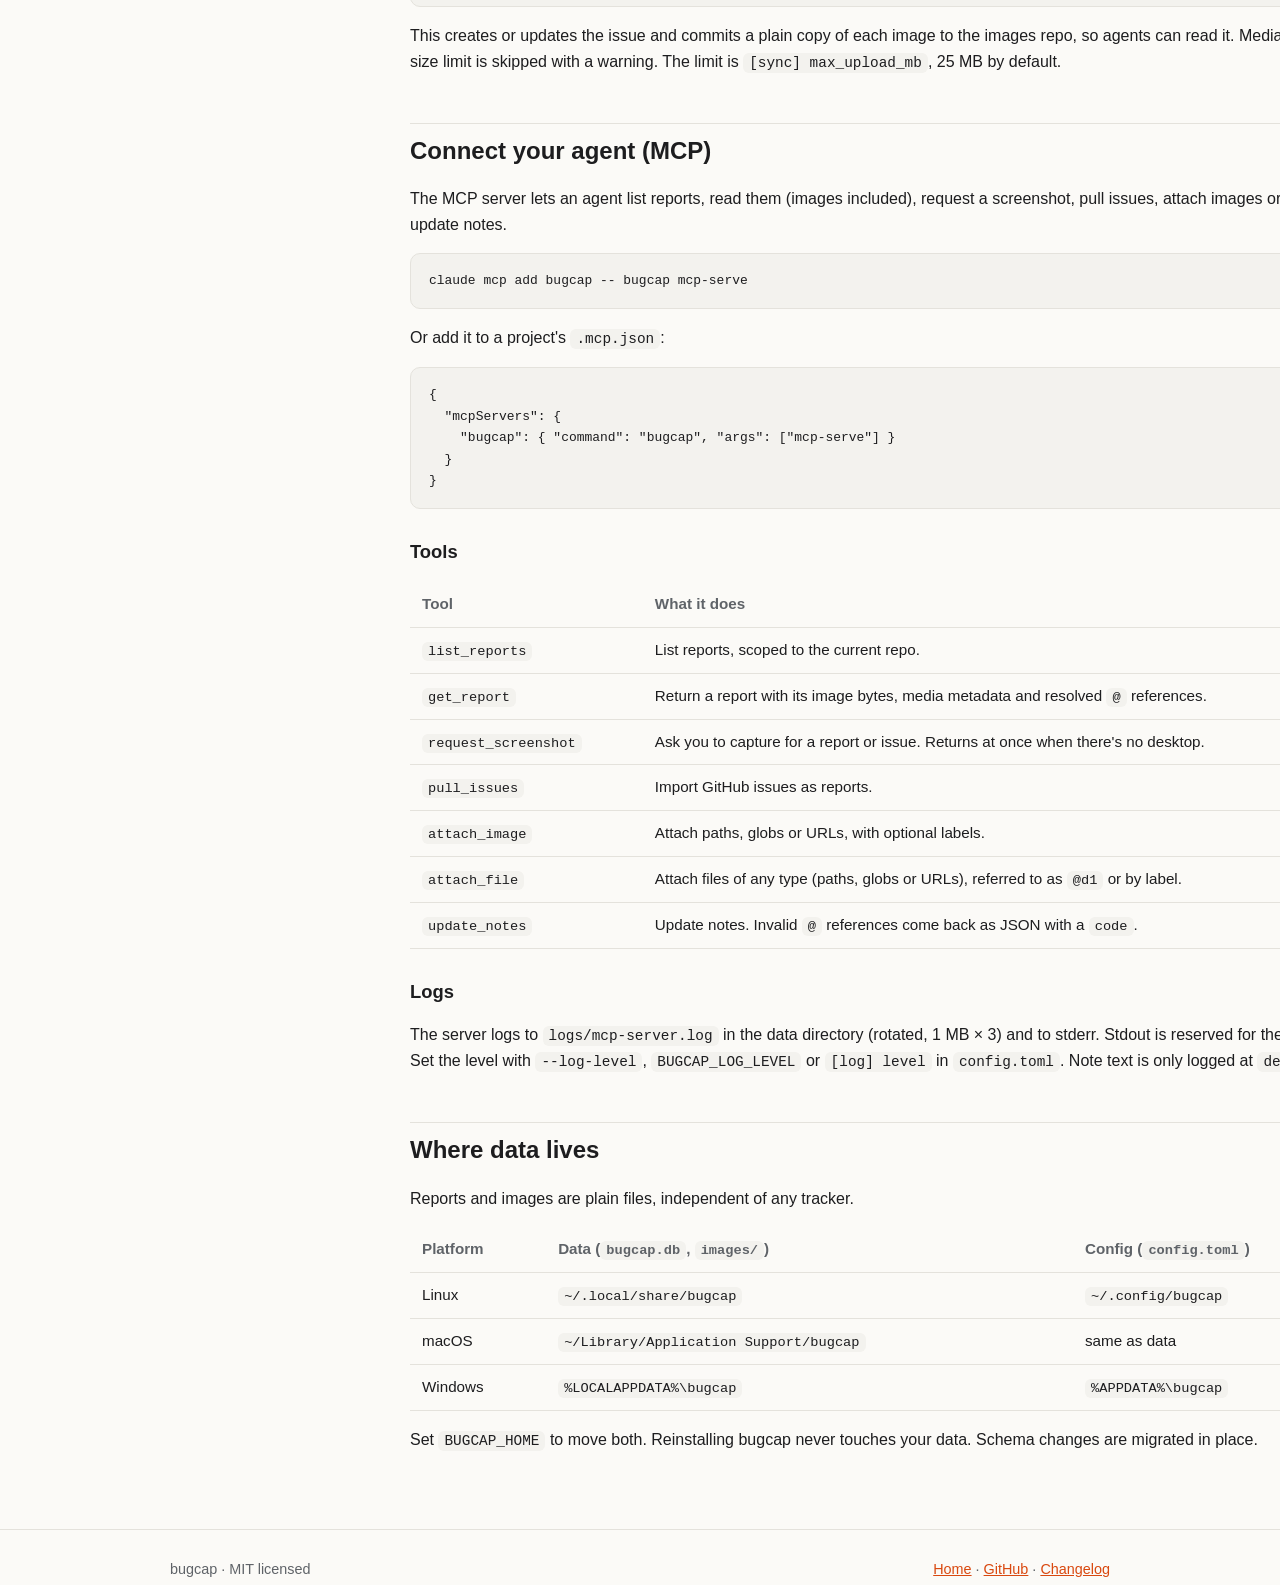
==== commit c5e79089: "Add file attachments and live-window uploads Reports can now carry files of any type, referenced in " ====
--- a/docs/usage.html
+++ b/docs/usage.html
@@ -83,7 +83,9 @@
 <pre><code>bugcap capture --no-image --title "Typo on settings page" --note "says 'Setings'"   # text only, no screenshot
 bugcap capture --image ./a.png --label login-error --title "Login fails" --note "See @i1 and @login-error"
 bugcap attach &lt;id&gt; --image './shots/*.png' --image https://ci.example.com/run/42.png --label after-fix
-bugcap attach &lt;id&gt; --image ./after.png --note "after the fix"   # the note is timestamped and tied to the image</code></pre>
+bugcap attach &lt;id&gt; --image ./after.png --note "after the fix"   # the note is timestamped and tied to the image
+bugcap attach &lt;id&gt; --file ./server.log --file './dumps/*.zip' --file-label log   # files of any type (pdf, log, zip...)</code></pre>
+    <p>Attached files are copied into the store and referred to in notes as <code>@d1</code>, <code>@d2</code>, or by label. Identical files are stored once. In the dashboard they download instead of rendering, and <code>sync</code> never uploads them to GitHub (the issue keeps a "kept local" note in their place).</p>
     <p>Manage a report's images:</p>
 <pre><code>bugcap images &lt;id&gt;                              # index, label, kind, size
 bugcap images &lt;id&gt; relabel login-error sign-in  # refused while notes reference it, unless --force
@@ -98,6 +100,7 @@
     <p>A small always-on-top window sits in the top-right corner while you test. Needs tkinter and a desktop session.</p>
     <ul>
       <li><strong>Screenshot</strong> and <strong>Record</strong> (then <strong>Stop</strong>) each add a capture to a staged set. Stage as many images and videos as you like, in any mix.</li>
+      <li><strong>Upload image...</strong> and <strong>Attach file...</strong> open a file picker (several files at once) and stage what you pick, exactly like <code>attach --image</code> and <code>attach --file</code>. Images are checked; files can be of any type and are referred to as <code>@d1</code>, <code>@d2</code>, and so on.</li>
       <li><strong>New bug from N items</strong> turns the staged set into one report; refer to the items in the notes with <code>@i1</code>, <code>@v2</code>, and so on.</li>
       <li><strong>Add to existing bug</strong> attaches the staged set, plus an optional note, to a bug you already filed.</li>
       <li><strong>New bug (note only)</strong> files a bug with no media: a title, a note and optional tags.</li>
@@ -116,7 +119,6 @@
 bugcap tag &lt;id&gt; remove ui
 
 bugcap delete &lt;id&gt;                  # asks first; --yes skips the prompt (images are removed too)</code></pre>
-    <p>If a report ID is not found, the error suggests <code>bugcap list --all</code> to see report IDs across all repos.</p>
     <p>Accepted statuses:</p>
     <p class="statuses"><span>open</span><span>in-progress</span><span>resolved</span><span>closed</span><span>wontfix</span></p>
 
@@ -128,6 +130,7 @@
       <tr><td><code>@v2</code></td><td>video 2 (from <code>record --format video</code>)</td></tr>
       <tr><td><code>@g3</code></td><td>animated GIF 3</td></tr>
       <tr><td><code>@f4</code></td><td>frame set 4 (from <code>record --format frames</code>)</td></tr>
+      <tr><td><code>@d5</code></td><td>attached file 5 (from <code>attach --file</code>)</td></tr>
       <tr><td><code>@login-error</code></td><td>the media item with that label</td></tr>
       <tr><td><code>#3</code></td><td>report 3 (kept as text with a warning if it does not exist)</td></tr>
       <tr><td><code>@@</code></td><td>a literal <code>@</code></td></tr>
@@ -150,7 +153,7 @@
     <p>This creates or updates the issue and commits a plain copy of each image to the images repo, so agents can read it. Media over the size limit is skipped with a warning. The limit is <code>[sync] max_upload_mb</code>, 25 MB by default.</p>
 
     <h2 id="mcp">Connect your agent (MCP)</h2>
-    <p>The MCP server lets an agent list reports, read them (images included), request a screenshot, pull issues, attach images and update notes.</p>
+    <p>The MCP server lets an agent list reports, read them (images included), request a screenshot, pull issues, attach images or files and update notes.</p>
 <pre><code>claude mcp add bugcap -- bugcap mcp-serve</code></pre>
     <p>Or add it to a project's <code>.mcp.json</code>:</p>
 <pre><code>{
@@ -166,6 +169,7 @@
       <tr><td><code>request_screenshot</code></td><td>Ask you to capture for a report or issue. Returns at once when there's no desktop.</td></tr>
       <tr><td><code>pull_issues</code></td><td>Import GitHub issues as reports.</td></tr>
       <tr><td><code>attach_image</code></td><td>Attach paths, globs or URLs, with optional labels.</td></tr>
+      <tr><td><code>attach_file</code></td><td>Attach files of any type (paths, globs or URLs), referred to as <code>@d1</code> or by label.</td></tr>
       <tr><td><code>update_notes</code></td><td>Update notes. Invalid <code>@</code> references come back as JSON with a <code>code</code>.</td></tr>
     </table>
     <h3>Logs</h3>
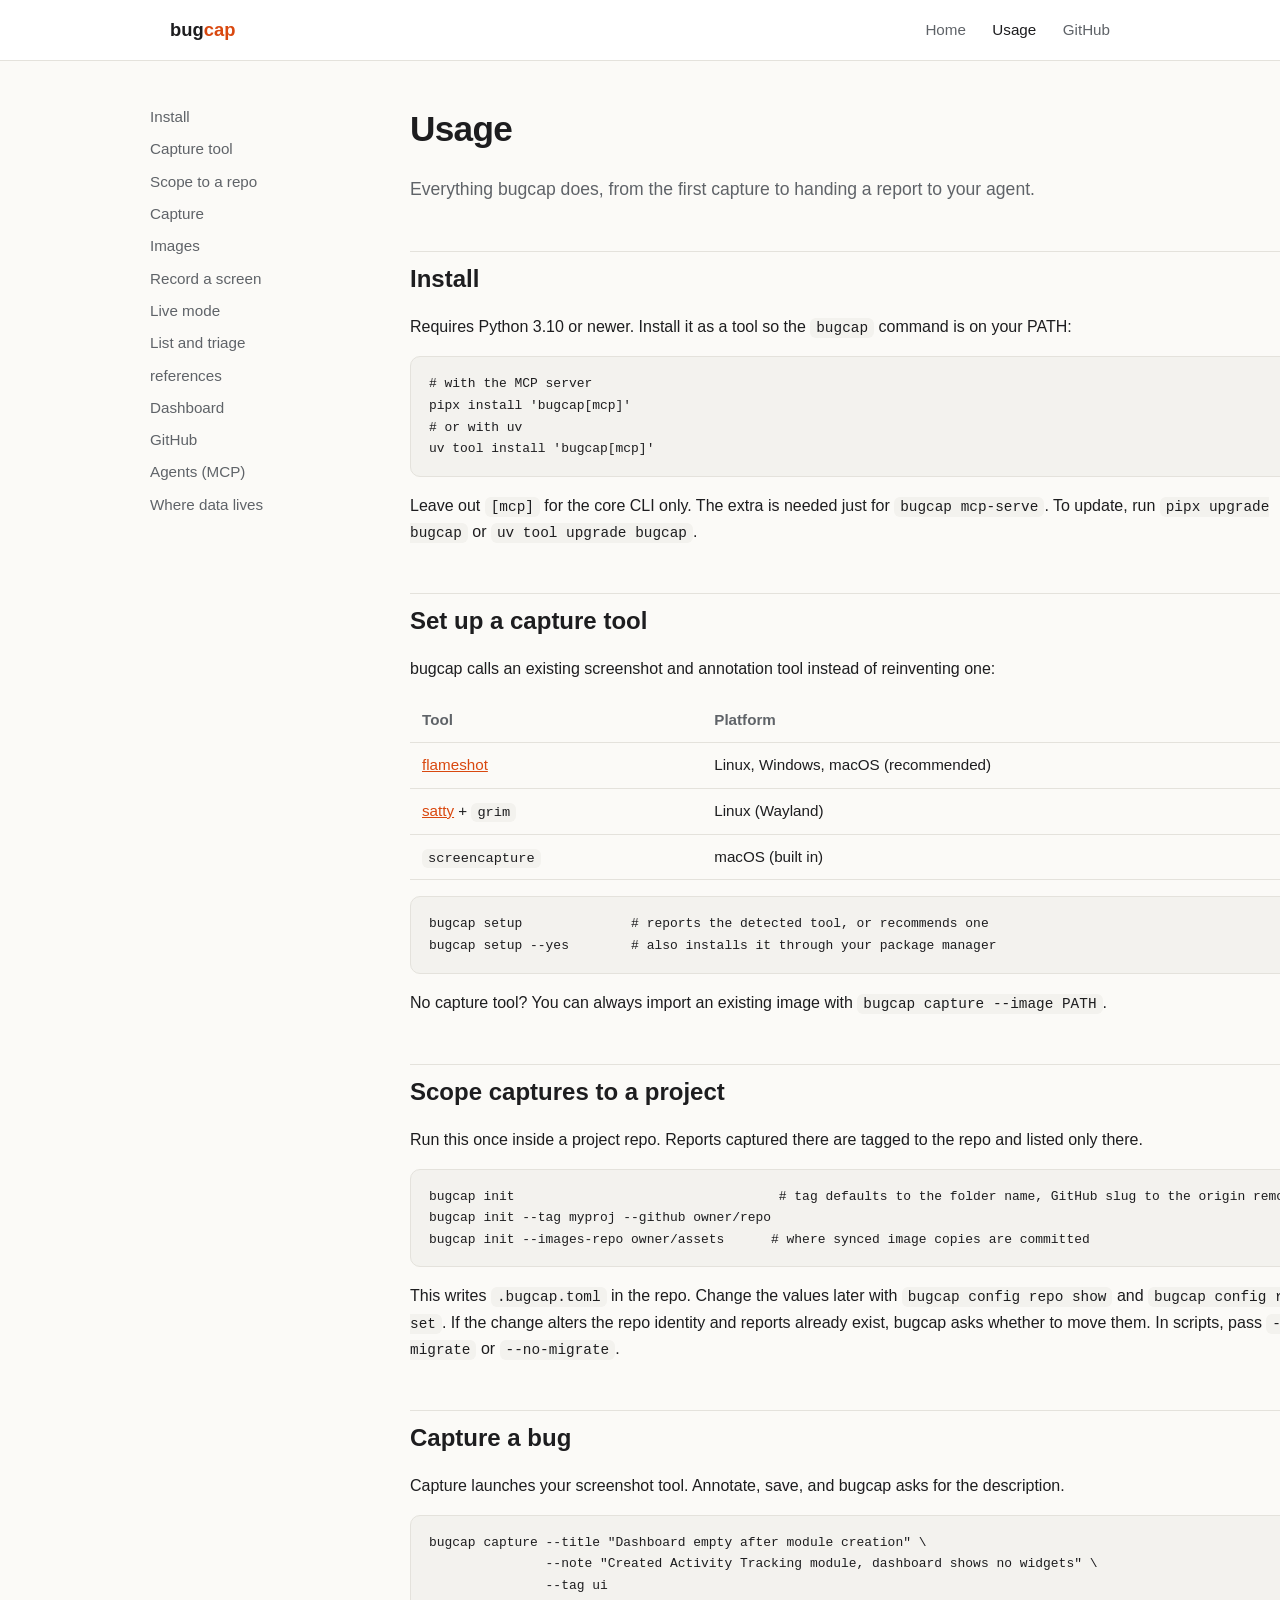
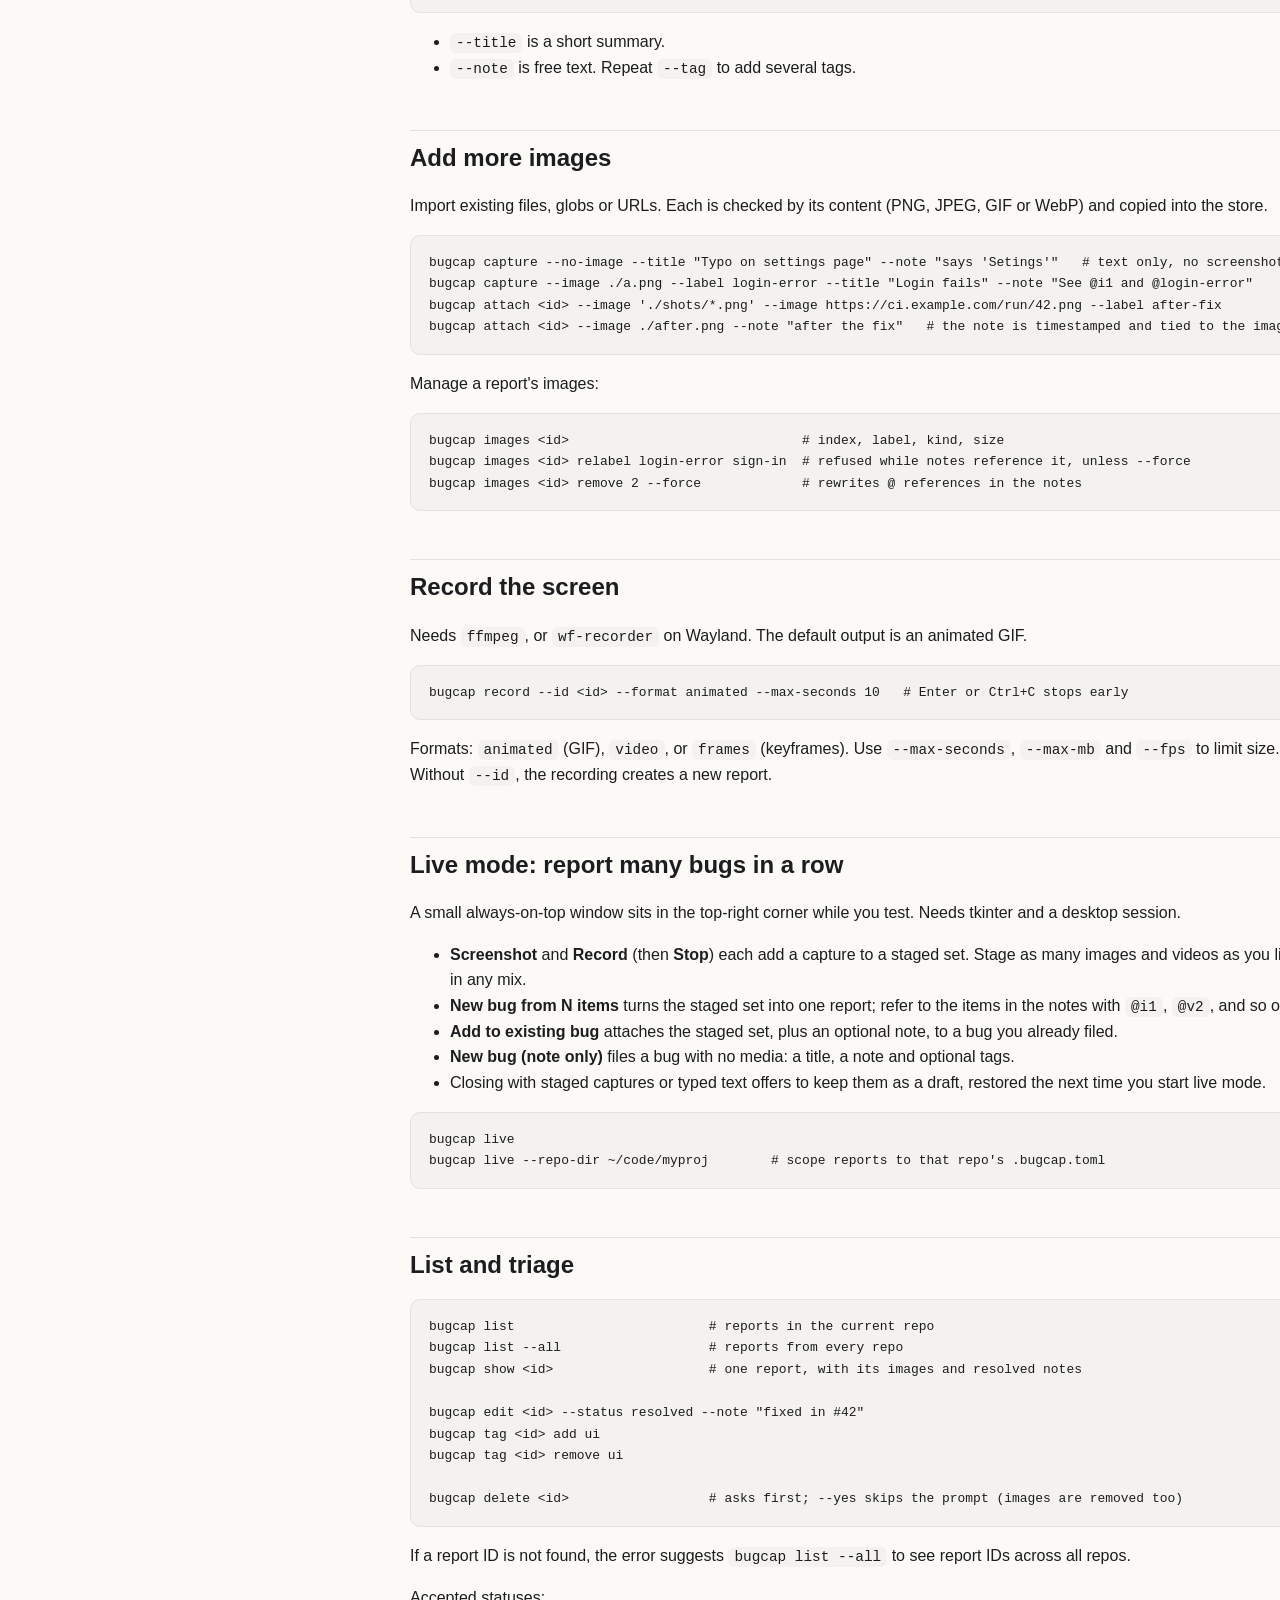
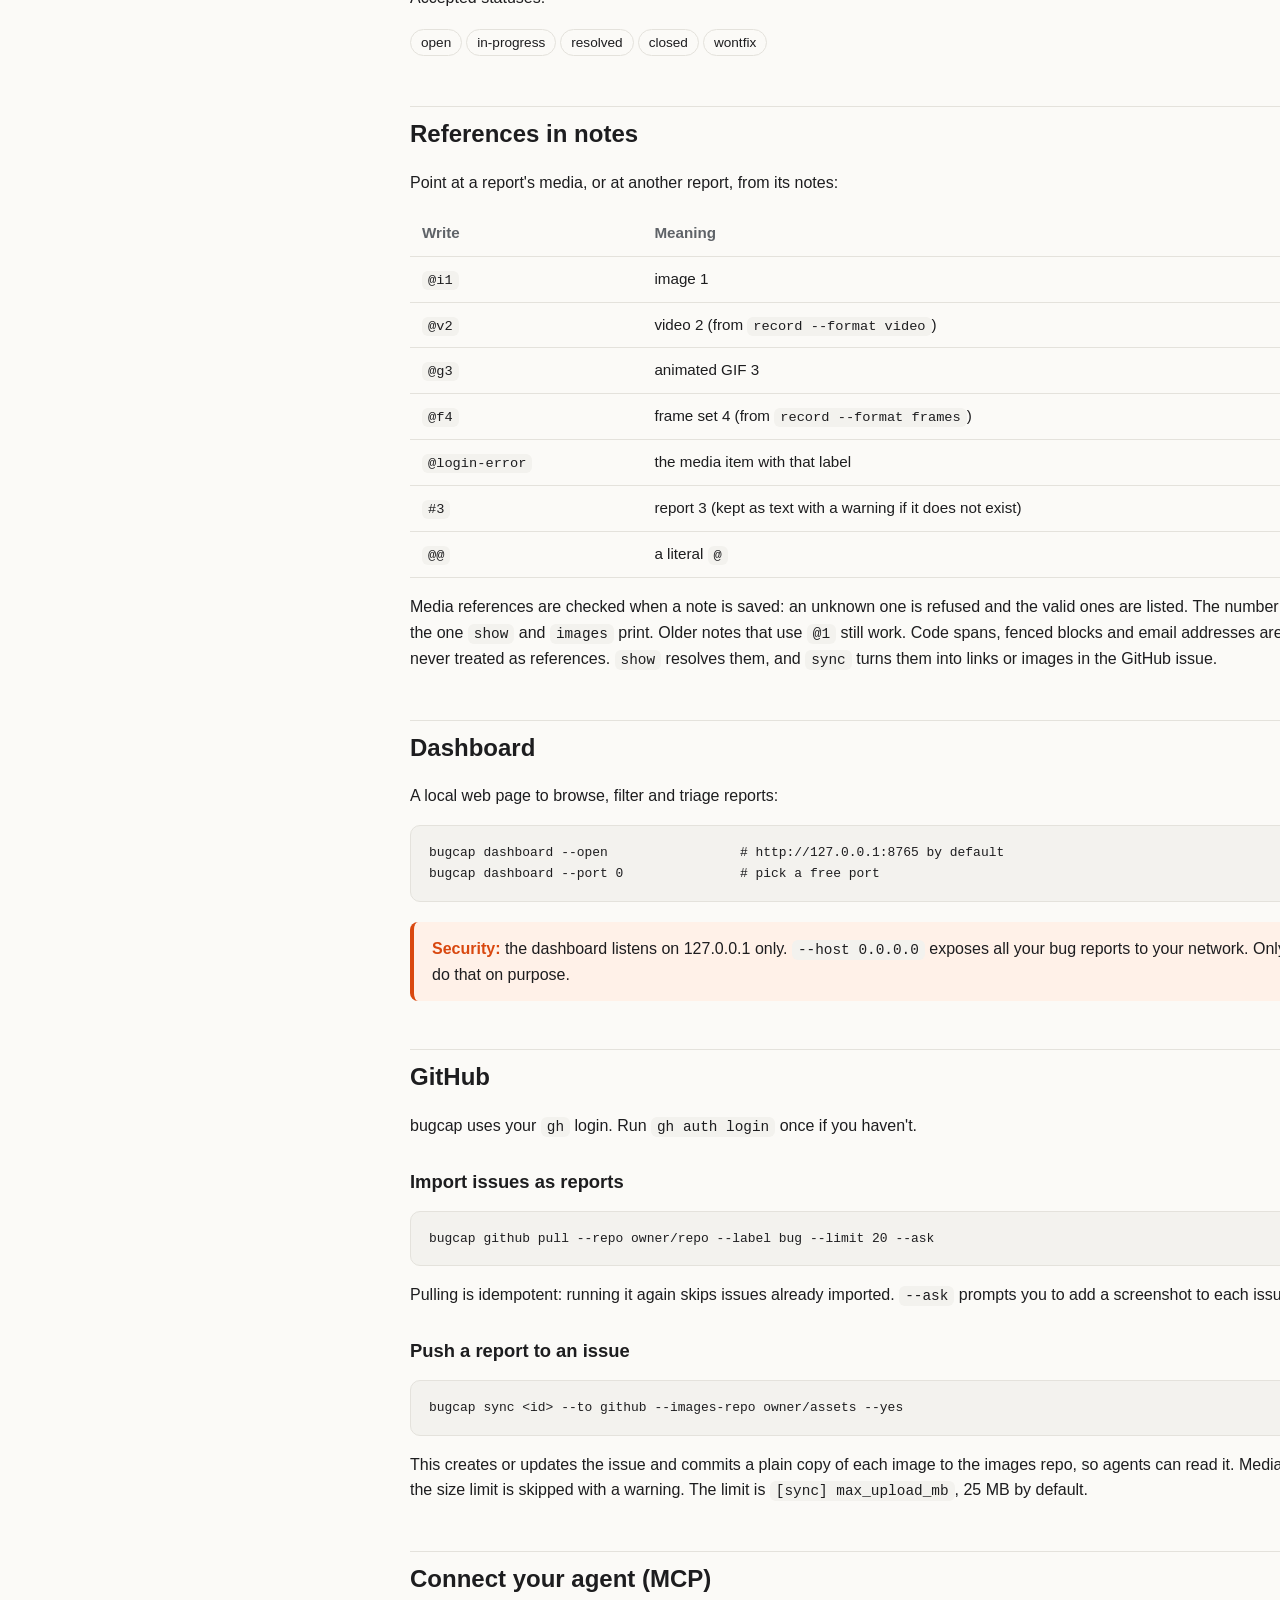
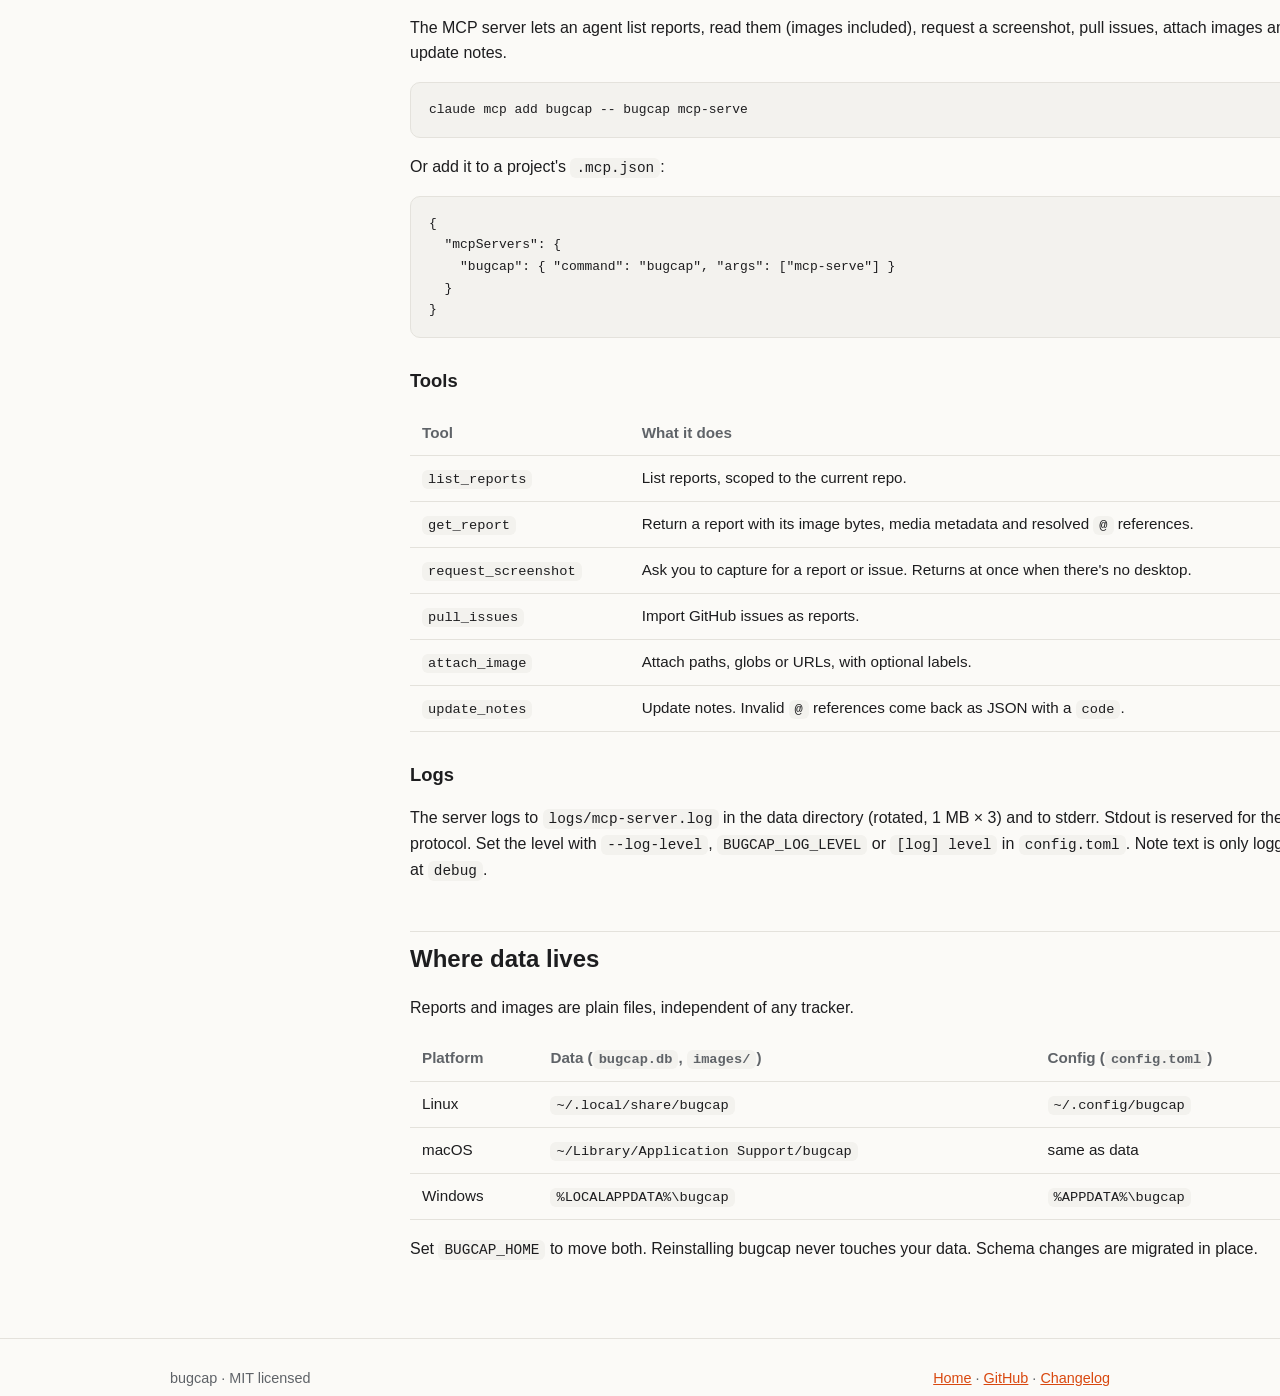
==== commit 359b535a: "fix: add hint for missing report ids (#13)" ====
--- a/docs/usage.html
+++ b/docs/usage.html
@@ -83,9 +83,7 @@
 <pre><code>bugcap capture --no-image --title "Typo on settings page" --note "says 'Setings'"   # text only, no screenshot
 bugcap capture --image ./a.png --label login-error --title "Login fails" --note "See @i1 and @login-error"
 bugcap attach &lt;id&gt; --image './shots/*.png' --image https://ci.example.com/run/42.png --label after-fix
-bugcap attach &lt;id&gt; --image ./after.png --note "after the fix"   # the note is timestamped and tied to the image
-bugcap attach &lt;id&gt; --file ./server.log --file './dumps/*.zip' --file-label log   # files of any type (pdf, log, zip...)</code></pre>
-    <p>Attached files are copied into the store and referred to in notes as <code>@d1</code>, <code>@d2</code>, or by label. Identical files are stored once. In the dashboard they download instead of rendering, and <code>sync</code> never uploads them to GitHub (the issue keeps a "kept local" note in their place).</p>
+bugcap attach &lt;id&gt; --image ./after.png --note "after the fix"   # the note is timestamped and tied to the image</code></pre>
     <p>Manage a report's images:</p>
 <pre><code>bugcap images &lt;id&gt;                              # index, label, kind, size
 bugcap images &lt;id&gt; relabel login-error sign-in  # refused while notes reference it, unless --force
@@ -100,7 +98,6 @@
     <p>A small always-on-top window sits in the top-right corner while you test. Needs tkinter and a desktop session.</p>
     <ul>
       <li><strong>Screenshot</strong> and <strong>Record</strong> (then <strong>Stop</strong>) each add a capture to a staged set. Stage as many images and videos as you like, in any mix.</li>
-      <li><strong>Upload image...</strong> and <strong>Attach file...</strong> open a file picker (several files at once) and stage what you pick, exactly like <code>attach --image</code> and <code>attach --file</code>. Images are checked; files can be of any type and are referred to as <code>@d1</code>, <code>@d2</code>, and so on.</li>
       <li><strong>New bug from N items</strong> turns the staged set into one report; refer to the items in the notes with <code>@i1</code>, <code>@v2</code>, and so on.</li>
       <li><strong>Add to existing bug</strong> attaches the staged set, plus an optional note, to a bug you already filed.</li>
       <li><strong>New bug (note only)</strong> files a bug with no media: a title, a note and optional tags.</li>
@@ -119,6 +116,7 @@
 bugcap tag &lt;id&gt; remove ui
 
 bugcap delete &lt;id&gt;                  # asks first; --yes skips the prompt (images are removed too)</code></pre>
+    <p>If a report ID is not found, the error suggests <code>bugcap list --all</code> to see report IDs across all repos.</p>
     <p>Accepted statuses:</p>
     <p class="statuses"><span>open</span><span>in-progress</span><span>resolved</span><span>closed</span><span>wontfix</span></p>
 
@@ -130,7 +128,6 @@
       <tr><td><code>@v2</code></td><td>video 2 (from <code>record --format video</code>)</td></tr>
       <tr><td><code>@g3</code></td><td>animated GIF 3</td></tr>
       <tr><td><code>@f4</code></td><td>frame set 4 (from <code>record --format frames</code>)</td></tr>
-      <tr><td><code>@d5</code></td><td>attached file 5 (from <code>attach --file</code>)</td></tr>
       <tr><td><code>@login-error</code></td><td>the media item with that label</td></tr>
       <tr><td><code>#3</code></td><td>report 3 (kept as text with a warning if it does not exist)</td></tr>
       <tr><td><code>@@</code></td><td>a literal <code>@</code></td></tr>
@@ -153,7 +150,7 @@
     <p>This creates or updates the issue and commits a plain copy of each image to the images repo, so agents can read it. Media over the size limit is skipped with a warning. The limit is <code>[sync] max_upload_mb</code>, 25 MB by default.</p>
 
     <h2 id="mcp">Connect your agent (MCP)</h2>
-    <p>The MCP server lets an agent list reports, read them (images included), request a screenshot, pull issues, attach images or files and update notes.</p>
+    <p>The MCP server lets an agent list reports, read them (images included), request a screenshot, pull issues, attach images and update notes.</p>
 <pre><code>claude mcp add bugcap -- bugcap mcp-serve</code></pre>
     <p>Or add it to a project's <code>.mcp.json</code>:</p>
 <pre><code>{
@@ -169,7 +166,6 @@
       <tr><td><code>request_screenshot</code></td><td>Ask you to capture for a report or issue. Returns at once when there's no desktop.</td></tr>
       <tr><td><code>pull_issues</code></td><td>Import GitHub issues as reports.</td></tr>
       <tr><td><code>attach_image</code></td><td>Attach paths, globs or URLs, with optional labels.</td></tr>
-      <tr><td><code>attach_file</code></td><td>Attach files of any type (paths, globs or URLs), referred to as <code>@d1</code> or by label.</td></tr>
       <tr><td><code>update_notes</code></td><td>Update notes. Invalid <code>@</code> references come back as JSON with a <code>code</code>.</td></tr>
     </table>
     <h3>Logs</h3>
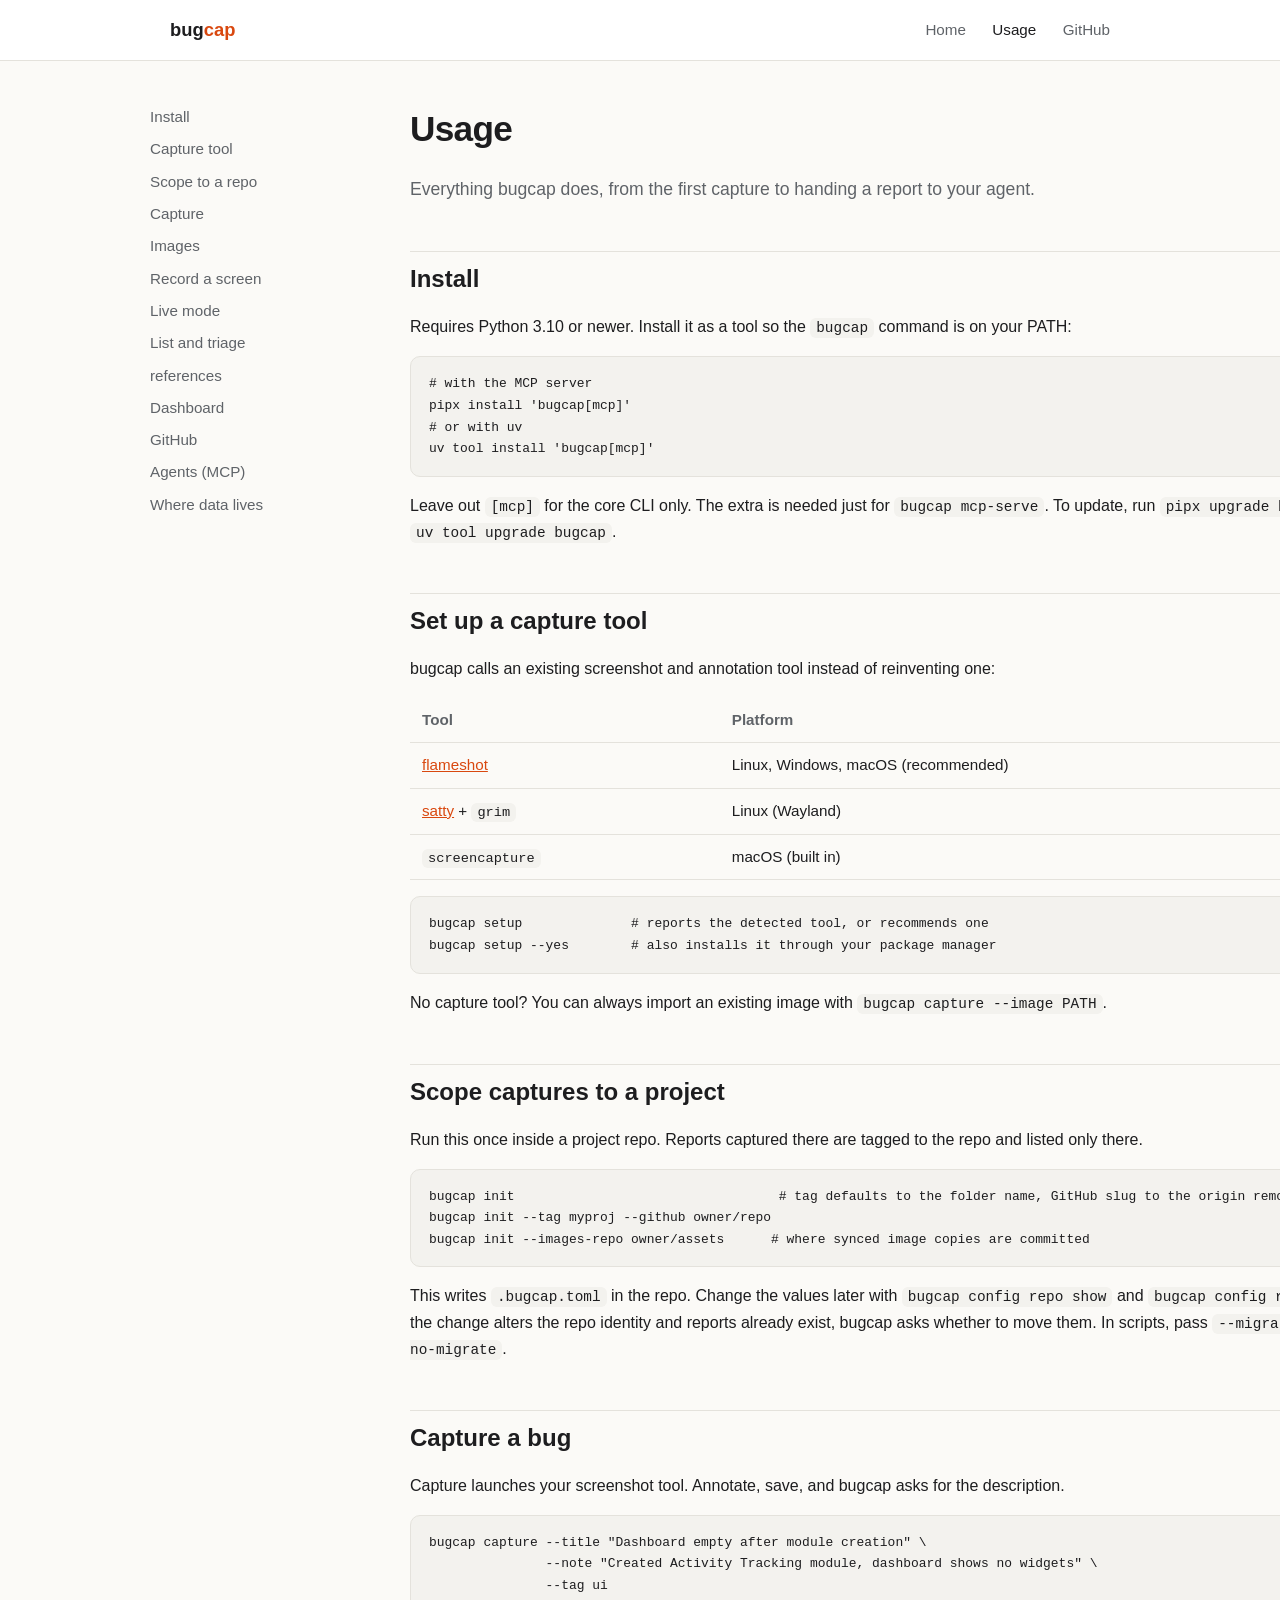
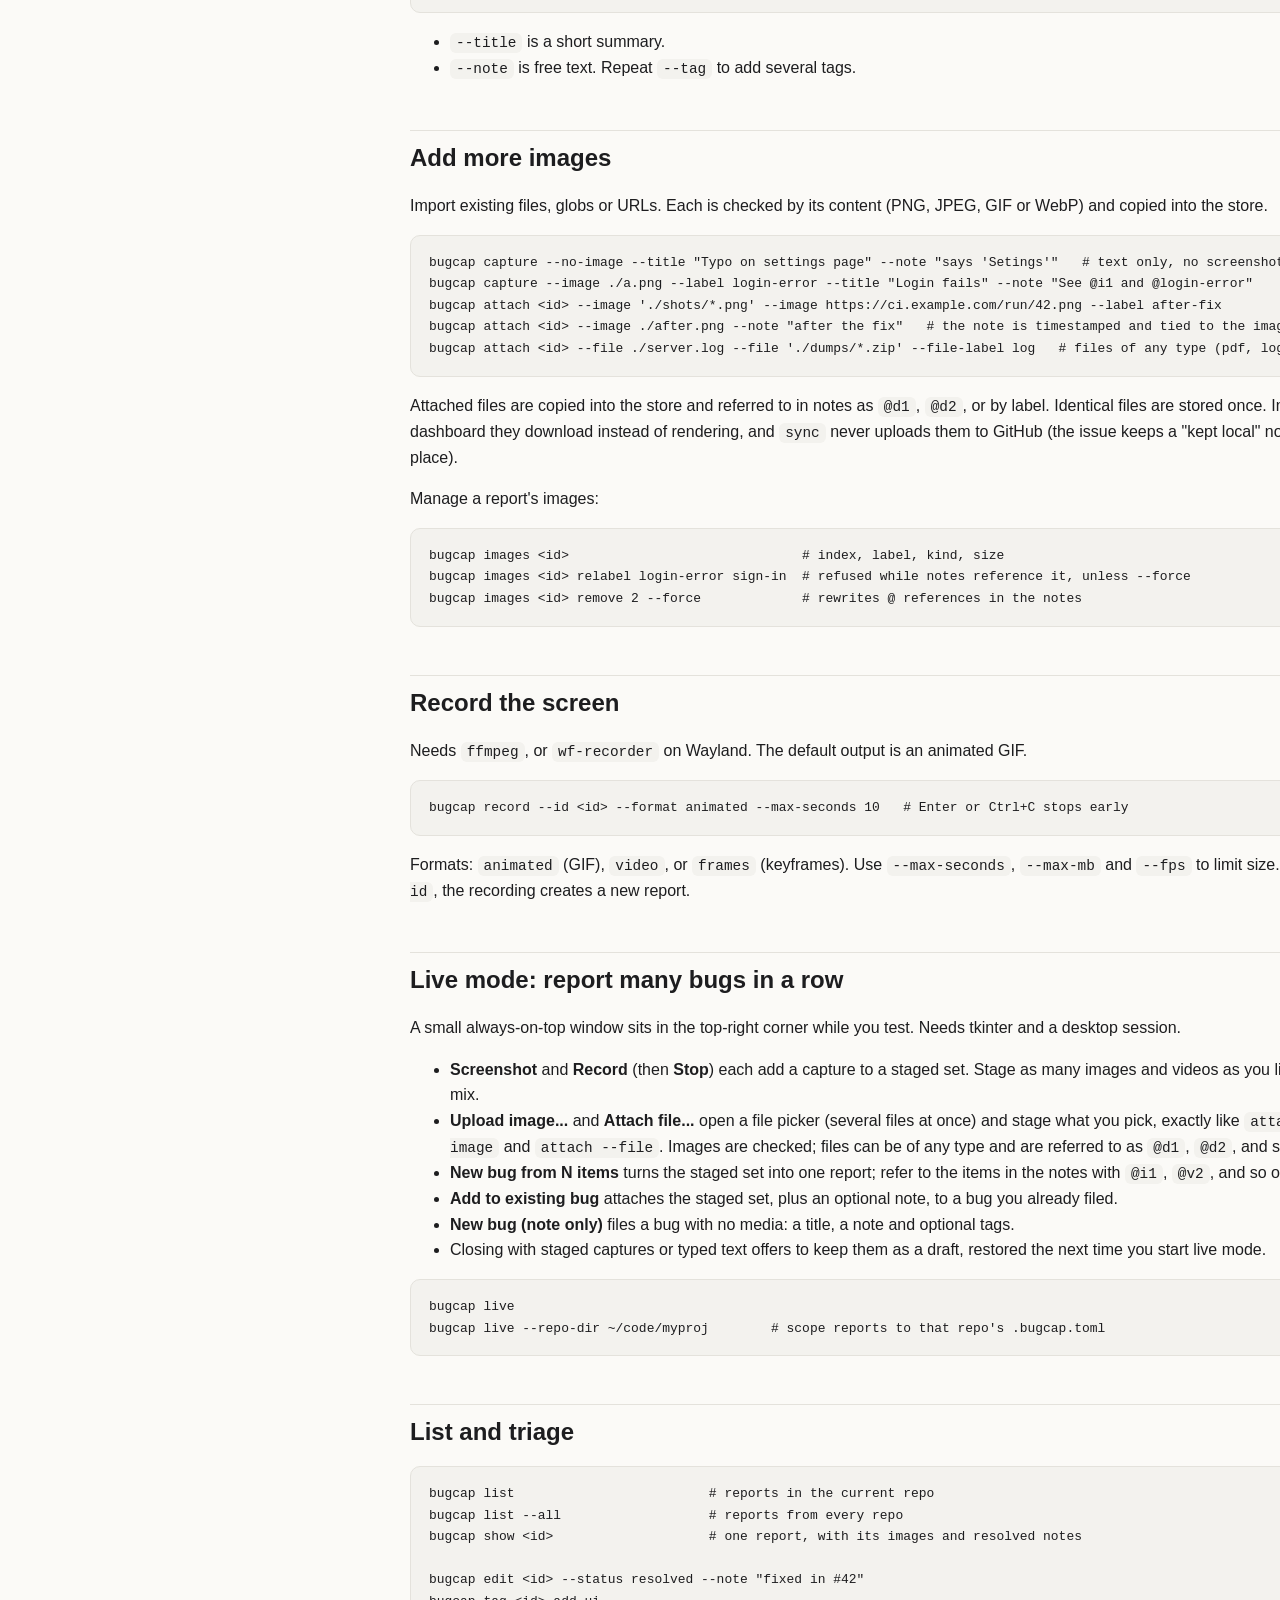
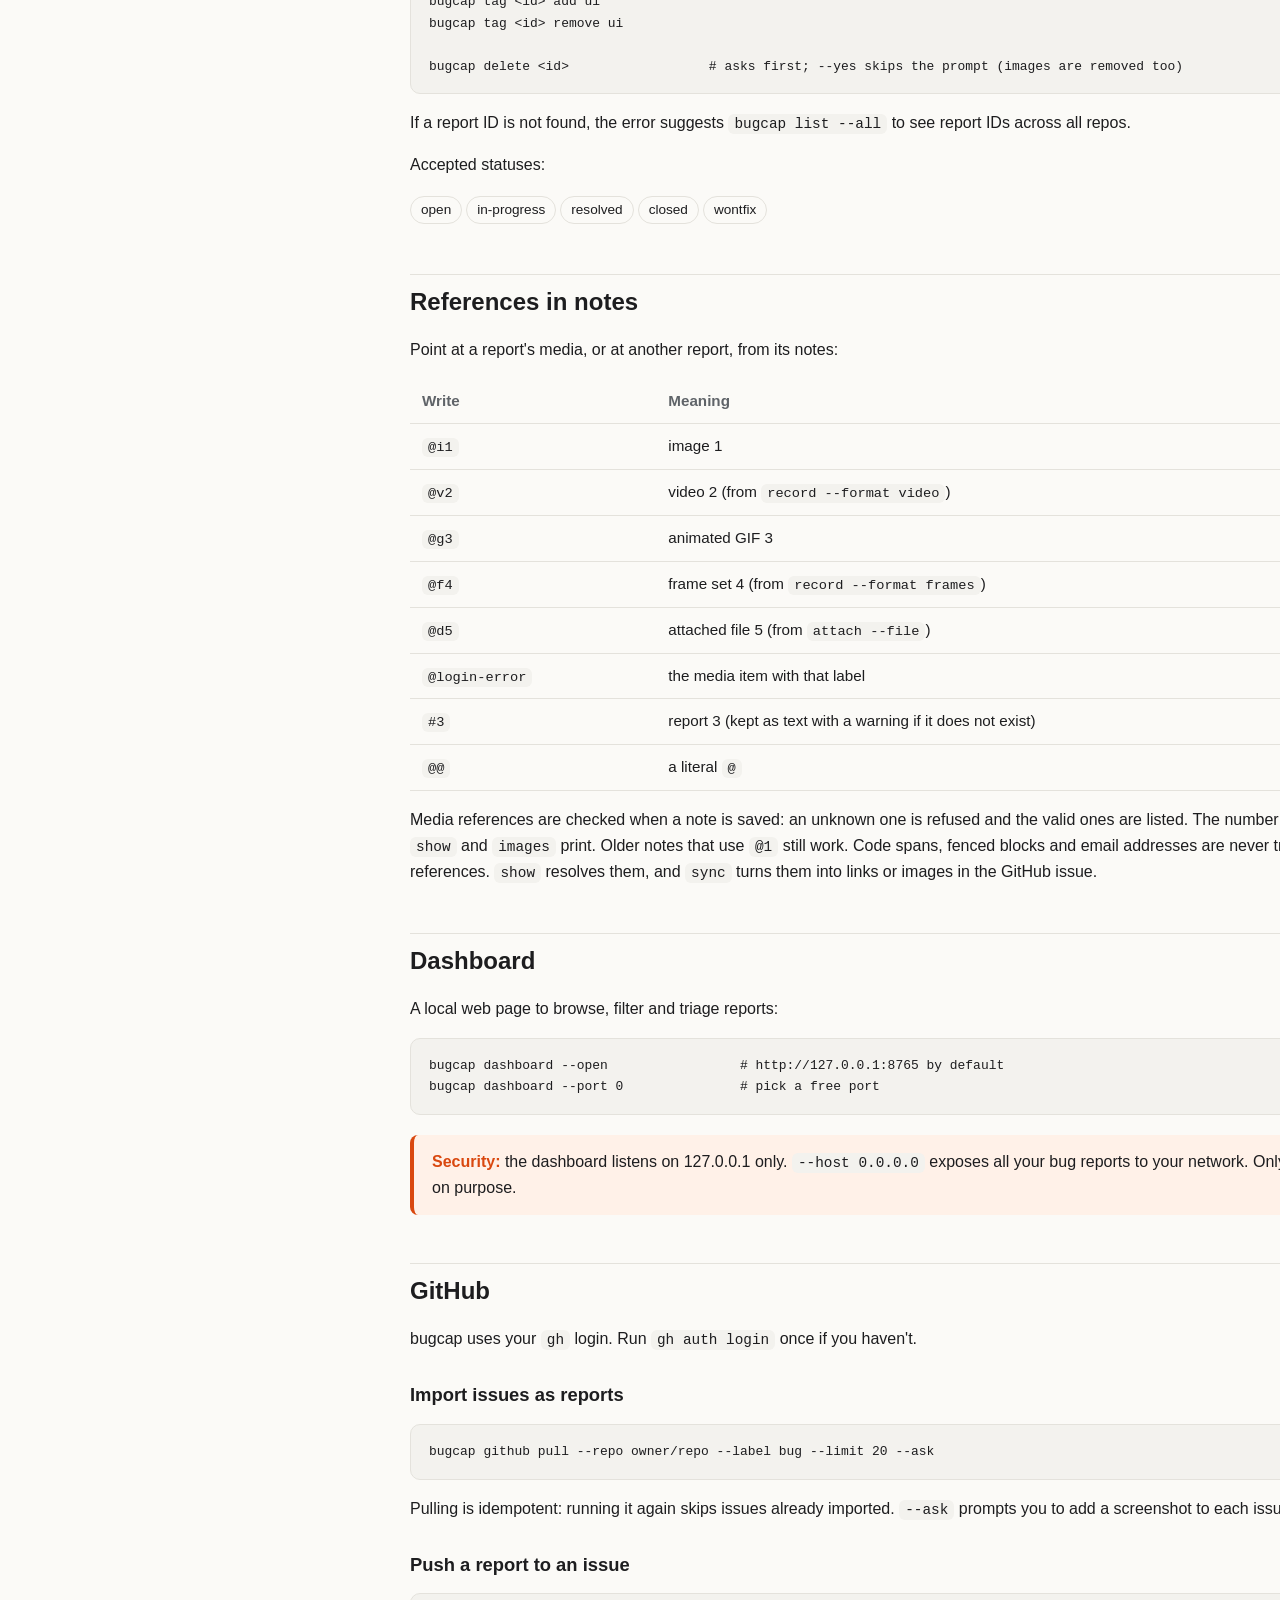
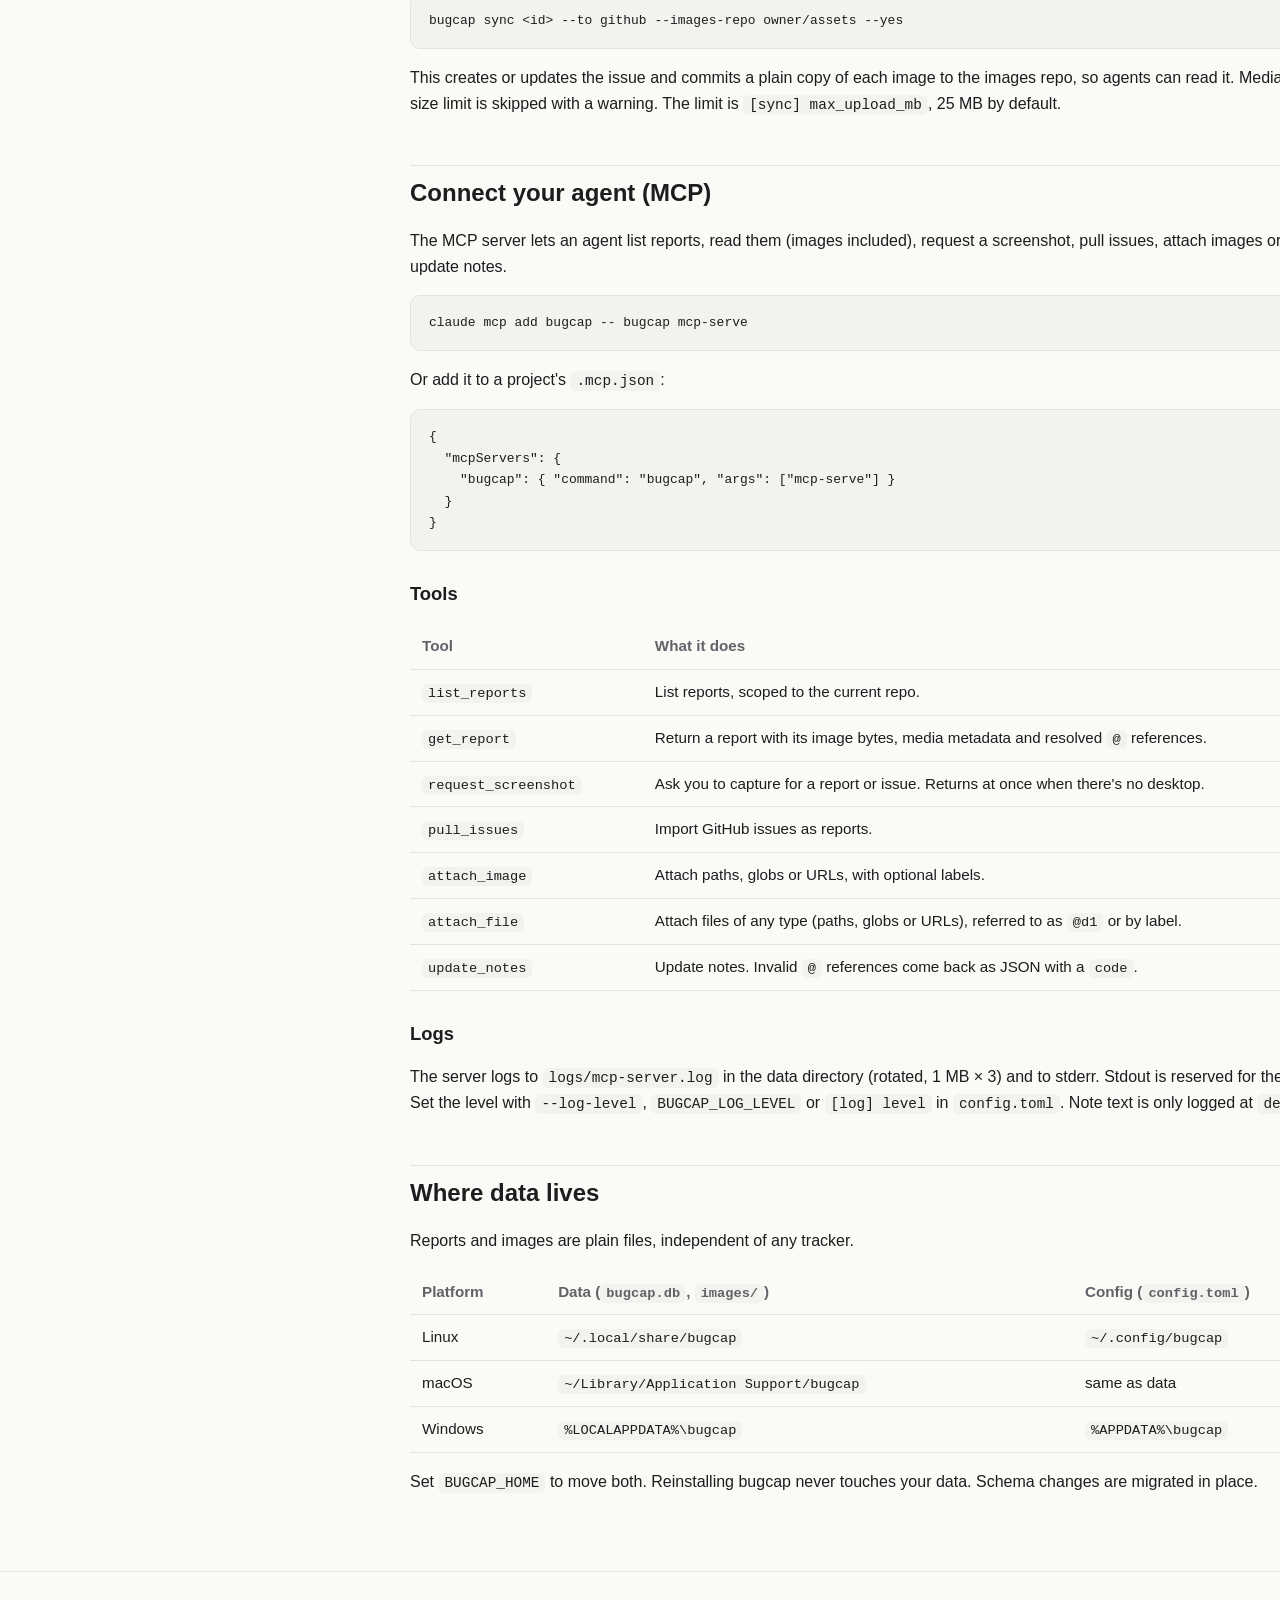
==== commit 90c4e3ba: "Merge master into feature/file-attachments # Conflicts: #	CHANGELOG.md" ====
--- a/docs/usage.html
+++ b/docs/usage.html
@@ -83,7 +83,9 @@
 <pre><code>bugcap capture --no-image --title "Typo on settings page" --note "says 'Setings'"   # text only, no screenshot
 bugcap capture --image ./a.png --label login-error --title "Login fails" --note "See @i1 and @login-error"
 bugcap attach &lt;id&gt; --image './shots/*.png' --image https://ci.example.com/run/42.png --label after-fix
-bugcap attach &lt;id&gt; --image ./after.png --note "after the fix"   # the note is timestamped and tied to the image</code></pre>
+bugcap attach &lt;id&gt; --image ./after.png --note "after the fix"   # the note is timestamped and tied to the image
+bugcap attach &lt;id&gt; --file ./server.log --file './dumps/*.zip' --file-label log   # files of any type (pdf, log, zip...)</code></pre>
+    <p>Attached files are copied into the store and referred to in notes as <code>@d1</code>, <code>@d2</code>, or by label. Identical files are stored once. In the dashboard they download instead of rendering, and <code>sync</code> never uploads them to GitHub (the issue keeps a "kept local" note in their place).</p>
     <p>Manage a report's images:</p>
 <pre><code>bugcap images &lt;id&gt;                              # index, label, kind, size
 bugcap images &lt;id&gt; relabel login-error sign-in  # refused while notes reference it, unless --force
@@ -98,6 +100,7 @@
     <p>A small always-on-top window sits in the top-right corner while you test. Needs tkinter and a desktop session.</p>
     <ul>
       <li><strong>Screenshot</strong> and <strong>Record</strong> (then <strong>Stop</strong>) each add a capture to a staged set. Stage as many images and videos as you like, in any mix.</li>
+      <li><strong>Upload image...</strong> and <strong>Attach file...</strong> open a file picker (several files at once) and stage what you pick, exactly like <code>attach --image</code> and <code>attach --file</code>. Images are checked; files can be of any type and are referred to as <code>@d1</code>, <code>@d2</code>, and so on.</li>
       <li><strong>New bug from N items</strong> turns the staged set into one report; refer to the items in the notes with <code>@i1</code>, <code>@v2</code>, and so on.</li>
       <li><strong>Add to existing bug</strong> attaches the staged set, plus an optional note, to a bug you already filed.</li>
       <li><strong>New bug (note only)</strong> files a bug with no media: a title, a note and optional tags.</li>
@@ -128,6 +131,7 @@
       <tr><td><code>@v2</code></td><td>video 2 (from <code>record --format video</code>)</td></tr>
       <tr><td><code>@g3</code></td><td>animated GIF 3</td></tr>
       <tr><td><code>@f4</code></td><td>frame set 4 (from <code>record --format frames</code>)</td></tr>
+      <tr><td><code>@d5</code></td><td>attached file 5 (from <code>attach --file</code>)</td></tr>
       <tr><td><code>@login-error</code></td><td>the media item with that label</td></tr>
       <tr><td><code>#3</code></td><td>report 3 (kept as text with a warning if it does not exist)</td></tr>
       <tr><td><code>@@</code></td><td>a literal <code>@</code></td></tr>
@@ -150,7 +154,7 @@
     <p>This creates or updates the issue and commits a plain copy of each image to the images repo, so agents can read it. Media over the size limit is skipped with a warning. The limit is <code>[sync] max_upload_mb</code>, 25 MB by default.</p>
 
     <h2 id="mcp">Connect your agent (MCP)</h2>
-    <p>The MCP server lets an agent list reports, read them (images included), request a screenshot, pull issues, attach images and update notes.</p>
+    <p>The MCP server lets an agent list reports, read them (images included), request a screenshot, pull issues, attach images or files and update notes.</p>
 <pre><code>claude mcp add bugcap -- bugcap mcp-serve</code></pre>
     <p>Or add it to a project's <code>.mcp.json</code>:</p>
 <pre><code>{
@@ -166,6 +170,7 @@
       <tr><td><code>request_screenshot</code></td><td>Ask you to capture for a report or issue. Returns at once when there's no desktop.</td></tr>
       <tr><td><code>pull_issues</code></td><td>Import GitHub issues as reports.</td></tr>
       <tr><td><code>attach_image</code></td><td>Attach paths, globs or URLs, with optional labels.</td></tr>
+      <tr><td><code>attach_file</code></td><td>Attach files of any type (paths, globs or URLs), referred to as <code>@d1</code> or by label.</td></tr>
       <tr><td><code>update_notes</code></td><td>Update notes. Invalid <code>@</code> references come back as JSON with a <code>code</code>.</td></tr>
     </table>
     <h3>Logs</h3>
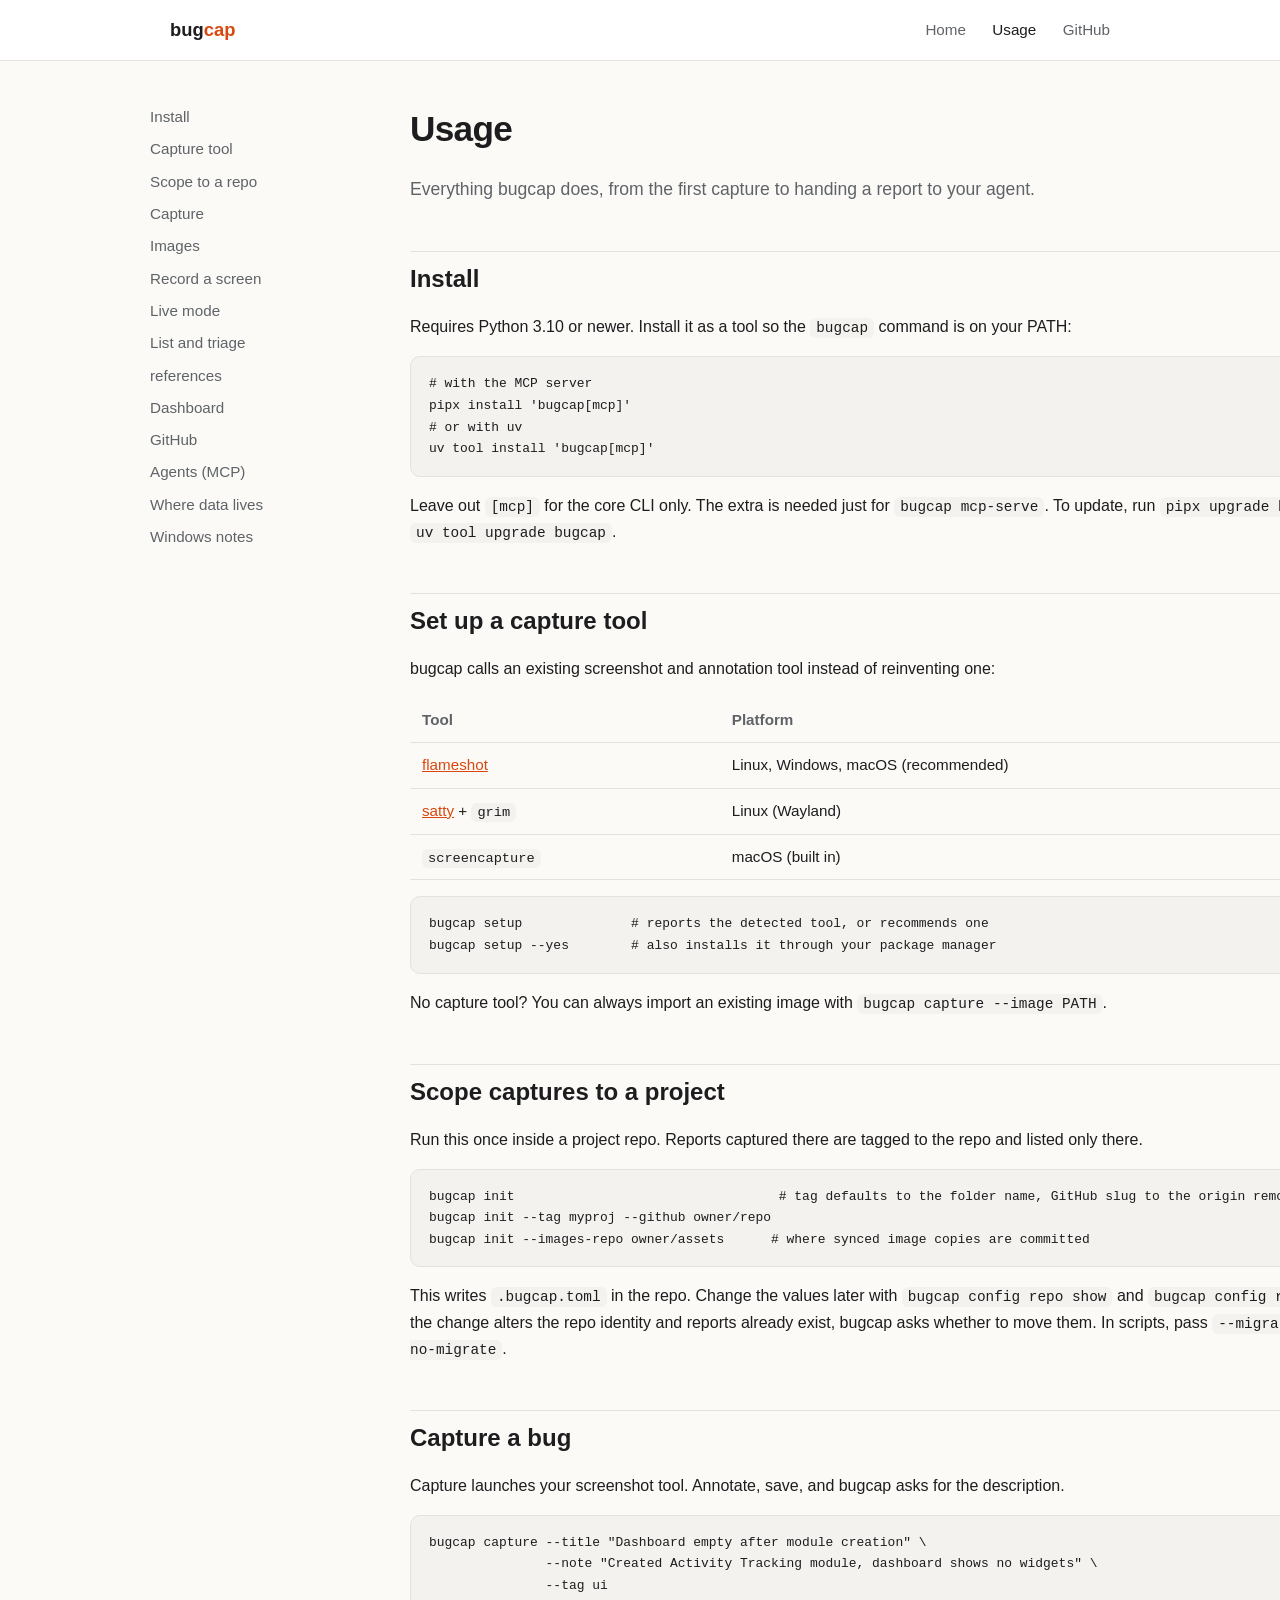
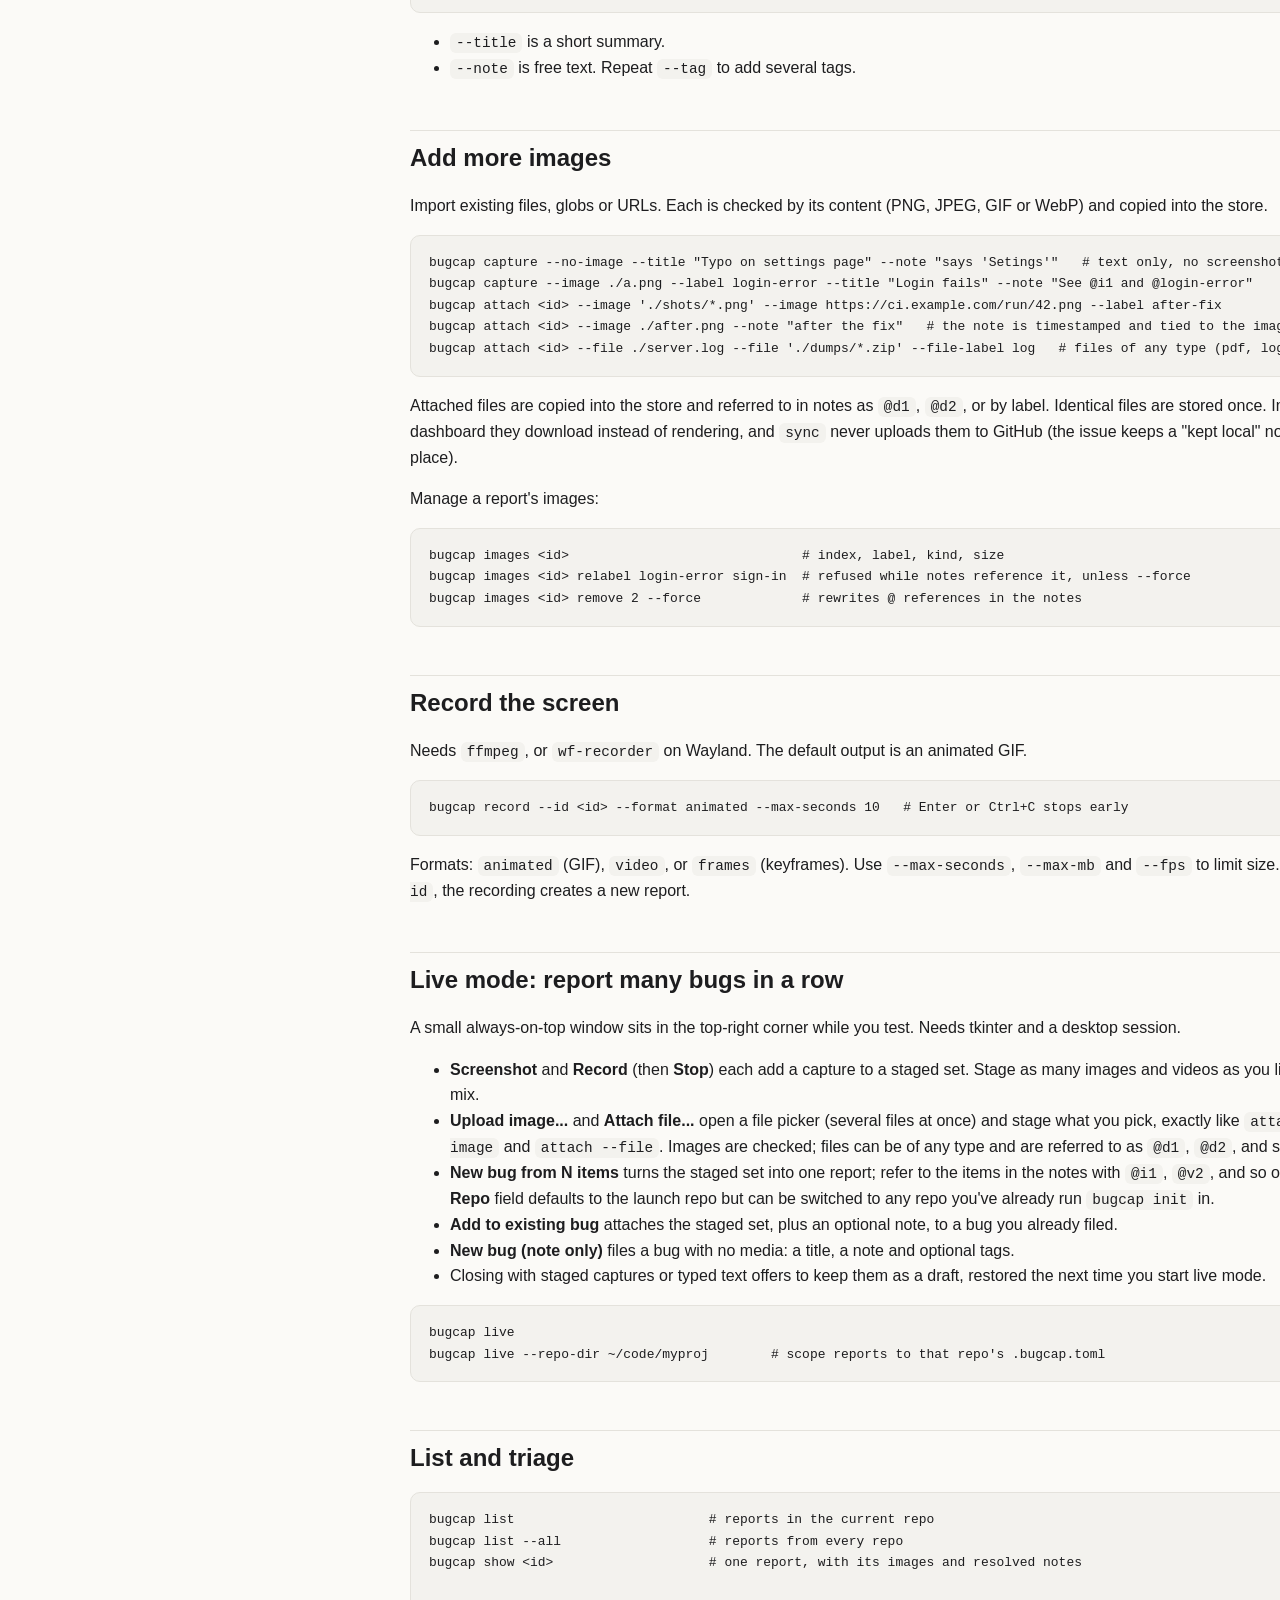
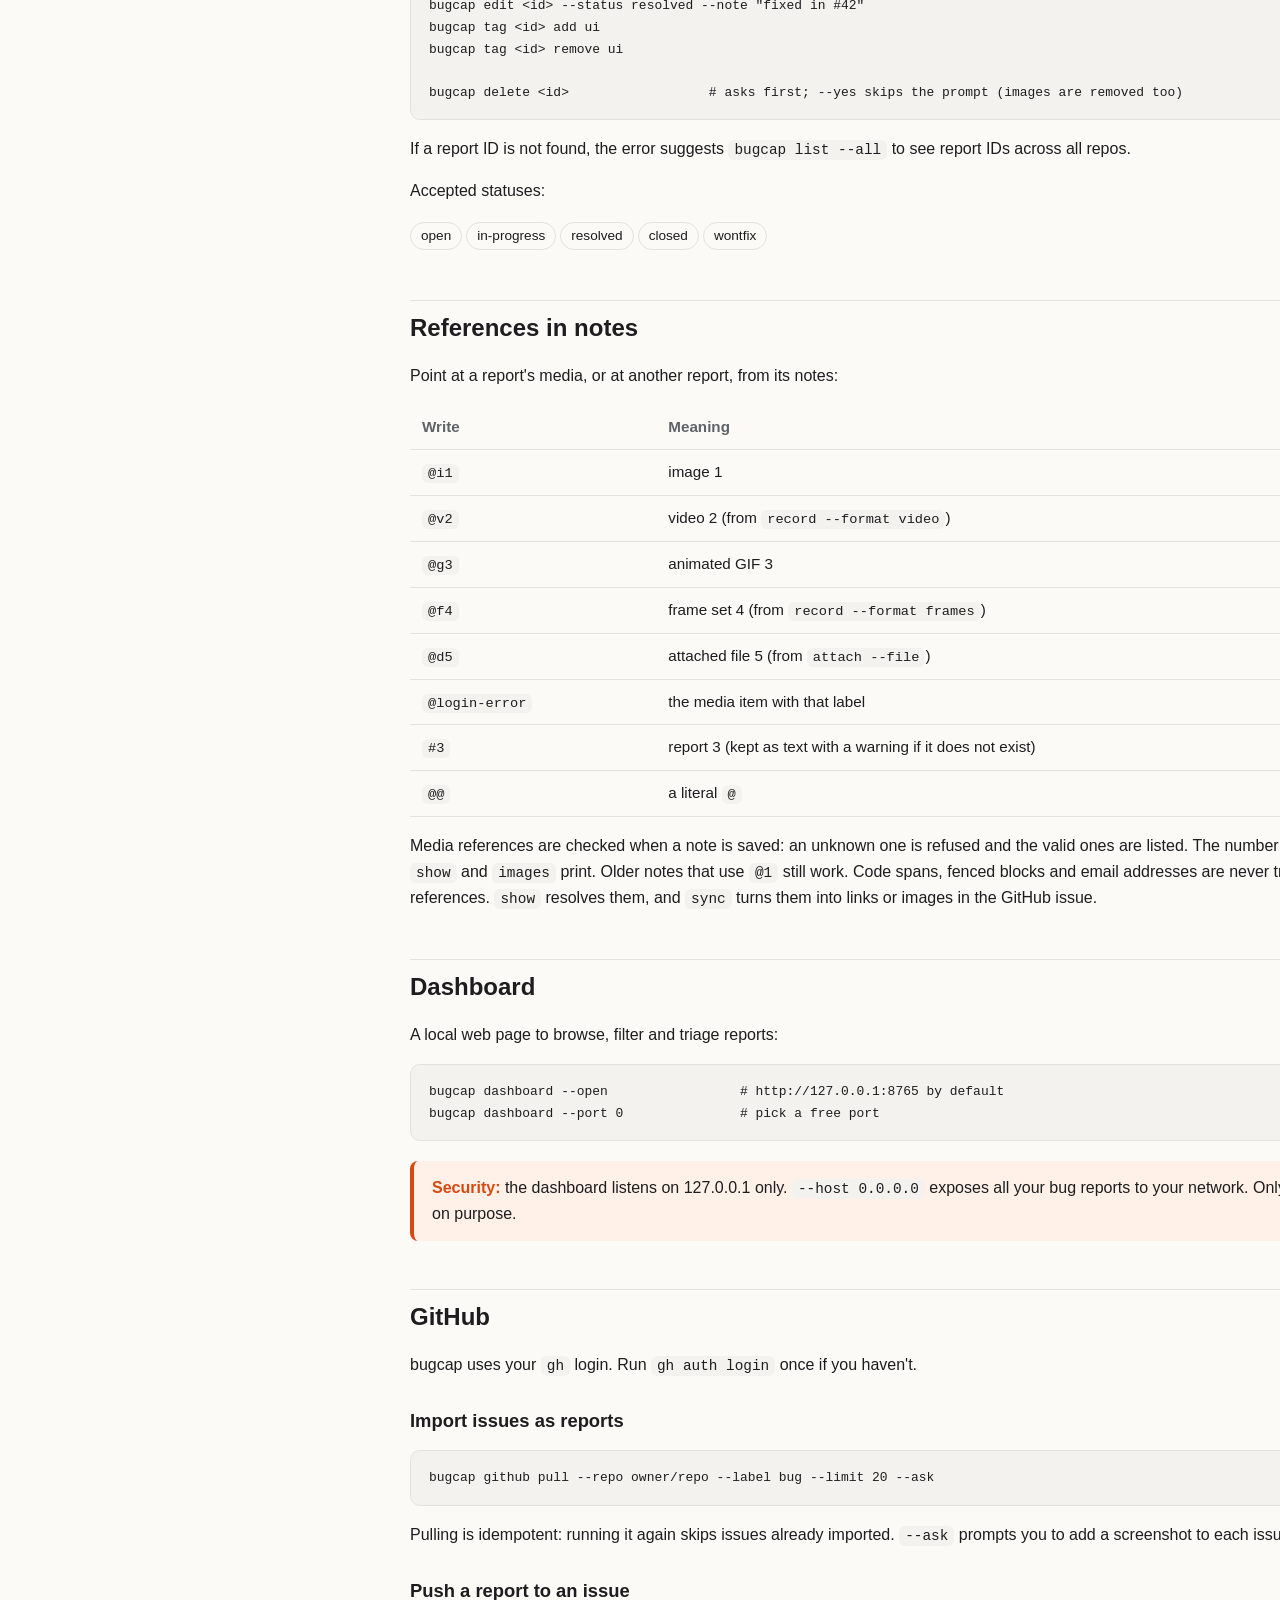
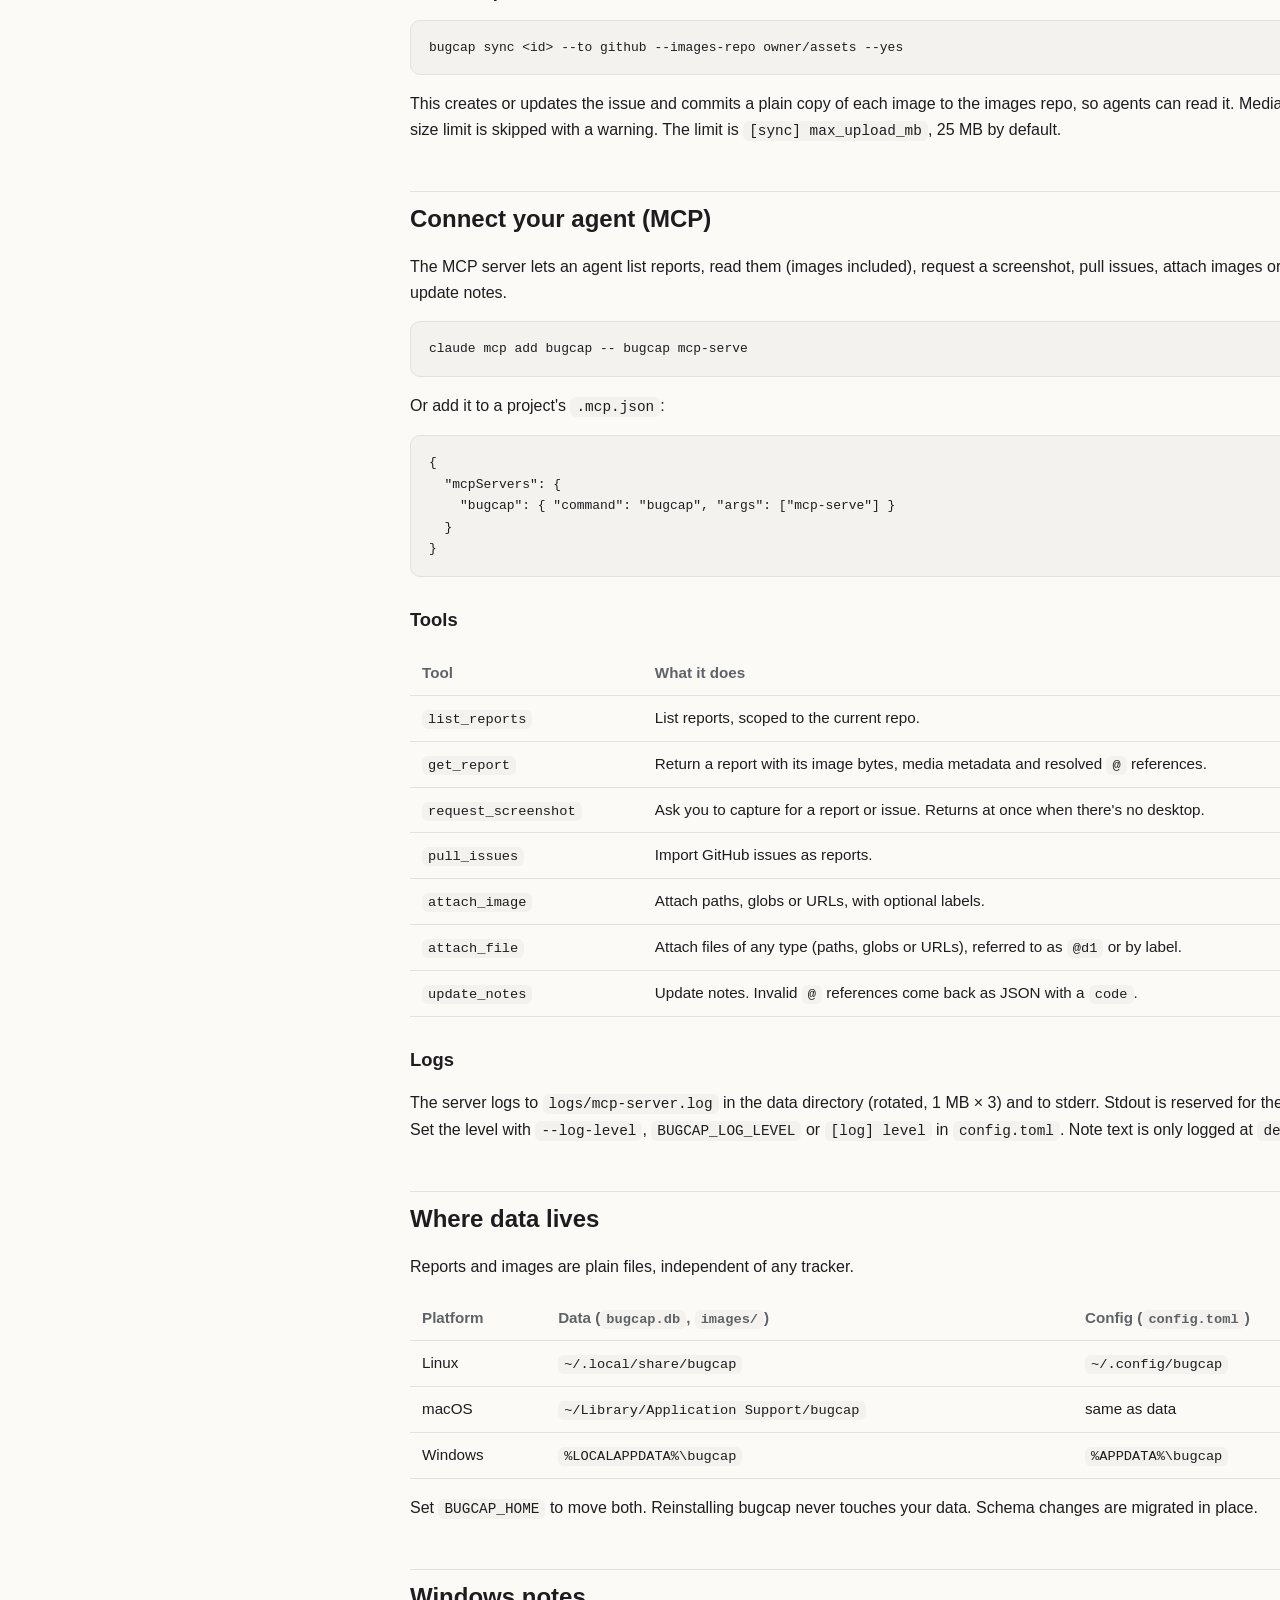
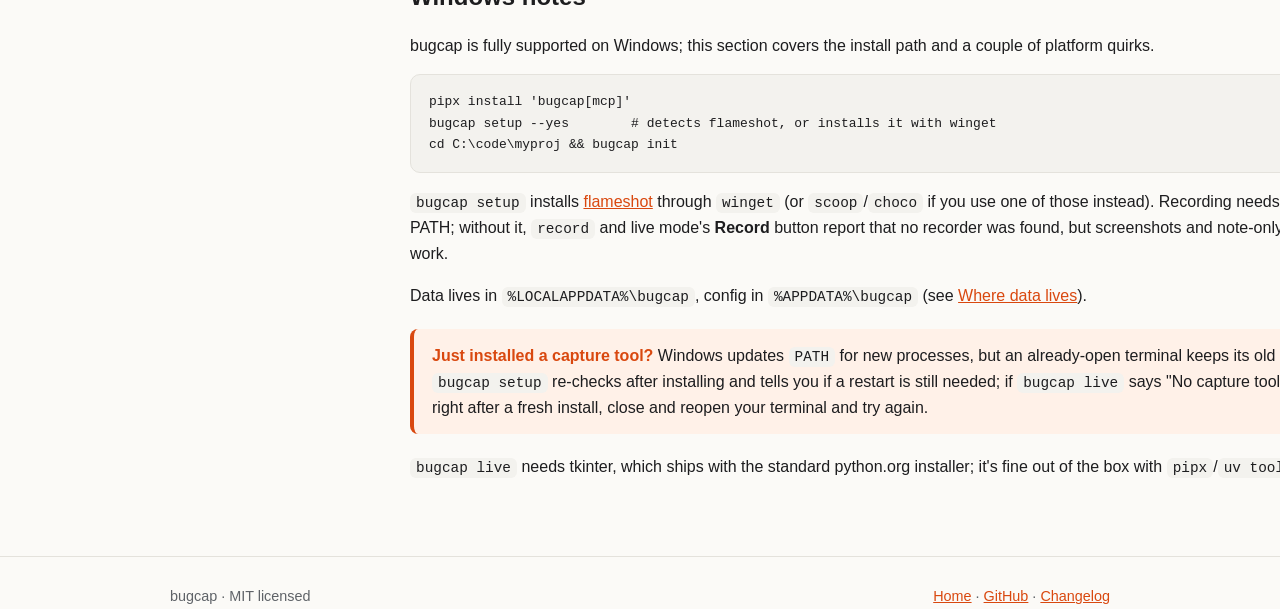
==== commit e43ebd68: "Fix bugcap report #1, GitHub issue #1, and add live-mode repo picker Fixes bugcap report #1 ("L'outi" ====
--- a/docs/usage.html
+++ b/docs/usage.html
@@ -35,6 +35,7 @@
     <a href="#github">GitHub</a>
     <a href="#mcp">Agents (MCP)</a>
     <a href="#data">Where data lives</a>
+    <a href="#windows">Windows notes</a>
   </aside>
 
   <main>
@@ -101,7 +102,7 @@
     <ul>
       <li><strong>Screenshot</strong> and <strong>Record</strong> (then <strong>Stop</strong>) each add a capture to a staged set. Stage as many images and videos as you like, in any mix.</li>
       <li><strong>Upload image...</strong> and <strong>Attach file...</strong> open a file picker (several files at once) and stage what you pick, exactly like <code>attach --image</code> and <code>attach --file</code>. Images are checked; files can be of any type and are referred to as <code>@d1</code>, <code>@d2</code>, and so on.</li>
-      <li><strong>New bug from N items</strong> turns the staged set into one report; refer to the items in the notes with <code>@i1</code>, <code>@v2</code>, and so on.</li>
+      <li><strong>New bug from N items</strong> turns the staged set into one report; refer to the items in the notes with <code>@i1</code>, <code>@v2</code>, and so on. The form's <strong>Repo</strong> field defaults to the launch repo but can be switched to any repo you've already run <code>bugcap init</code> in.</li>
       <li><strong>Add to existing bug</strong> attaches the staged set, plus an optional note, to a bug you already filed.</li>
       <li><strong>New bug (note only)</strong> files a bug with no media: a title, a note and optional tags.</li>
       <li>Closing with staged captures or typed text offers to keep them as a draft, restored the next time you start live mode.</li>
@@ -185,6 +186,16 @@
       <tr><td>Windows</td><td><code>%LOCALAPPDATA%\bugcap</code></td><td><code>%APPDATA%\bugcap</code></td></tr>
     </table>
     <p>Set <code>BUGCAP_HOME</code> to move both. Reinstalling bugcap never touches your data. Schema changes are migrated in place.</p>
+
+    <h2 id="windows">Windows notes</h2>
+    <p>bugcap is fully supported on Windows; this section covers the install path and a couple of platform quirks.</p>
+<pre><code>pipx install 'bugcap[mcp]'
+bugcap setup --yes        # detects flameshot, or installs it with winget
+cd C:\code\myproj &amp;&amp; bugcap init</code></pre>
+    <p><code>bugcap setup</code> installs <a href="https://flameshot.org/">flameshot</a> through <code>winget</code> (or <code>scoop</code>/<code>choco</code> if you use one of those instead). Recording needs <code>ffmpeg</code> on PATH; without it, <code>record</code> and live mode's <strong>Record</strong> button report that no recorder was found, but screenshots and note-only bugs still work.</p>
+    <p>Data lives in <code>%LOCALAPPDATA%\bugcap</code>, config in <code>%APPDATA%\bugcap</code> (see <a href="#data">Where data lives</a>).</p>
+    <div class="callout"><strong>Just installed a capture tool?</strong> Windows updates <code>PATH</code> for new processes, but an already-open terminal keeps its old one. <code>bugcap setup</code> re-checks after installing and tells you if a restart is still needed; if <code>bugcap live</code> says "No capture tool found" right after a fresh install, close and reopen your terminal and try again.</div>
+    <p><code>bugcap live</code> needs tkinter, which ships with the standard python.org installer; it's fine out of the box with <code>pipx</code>/<code>uv tool install</code>.</p>
   </main>
 </div>
 
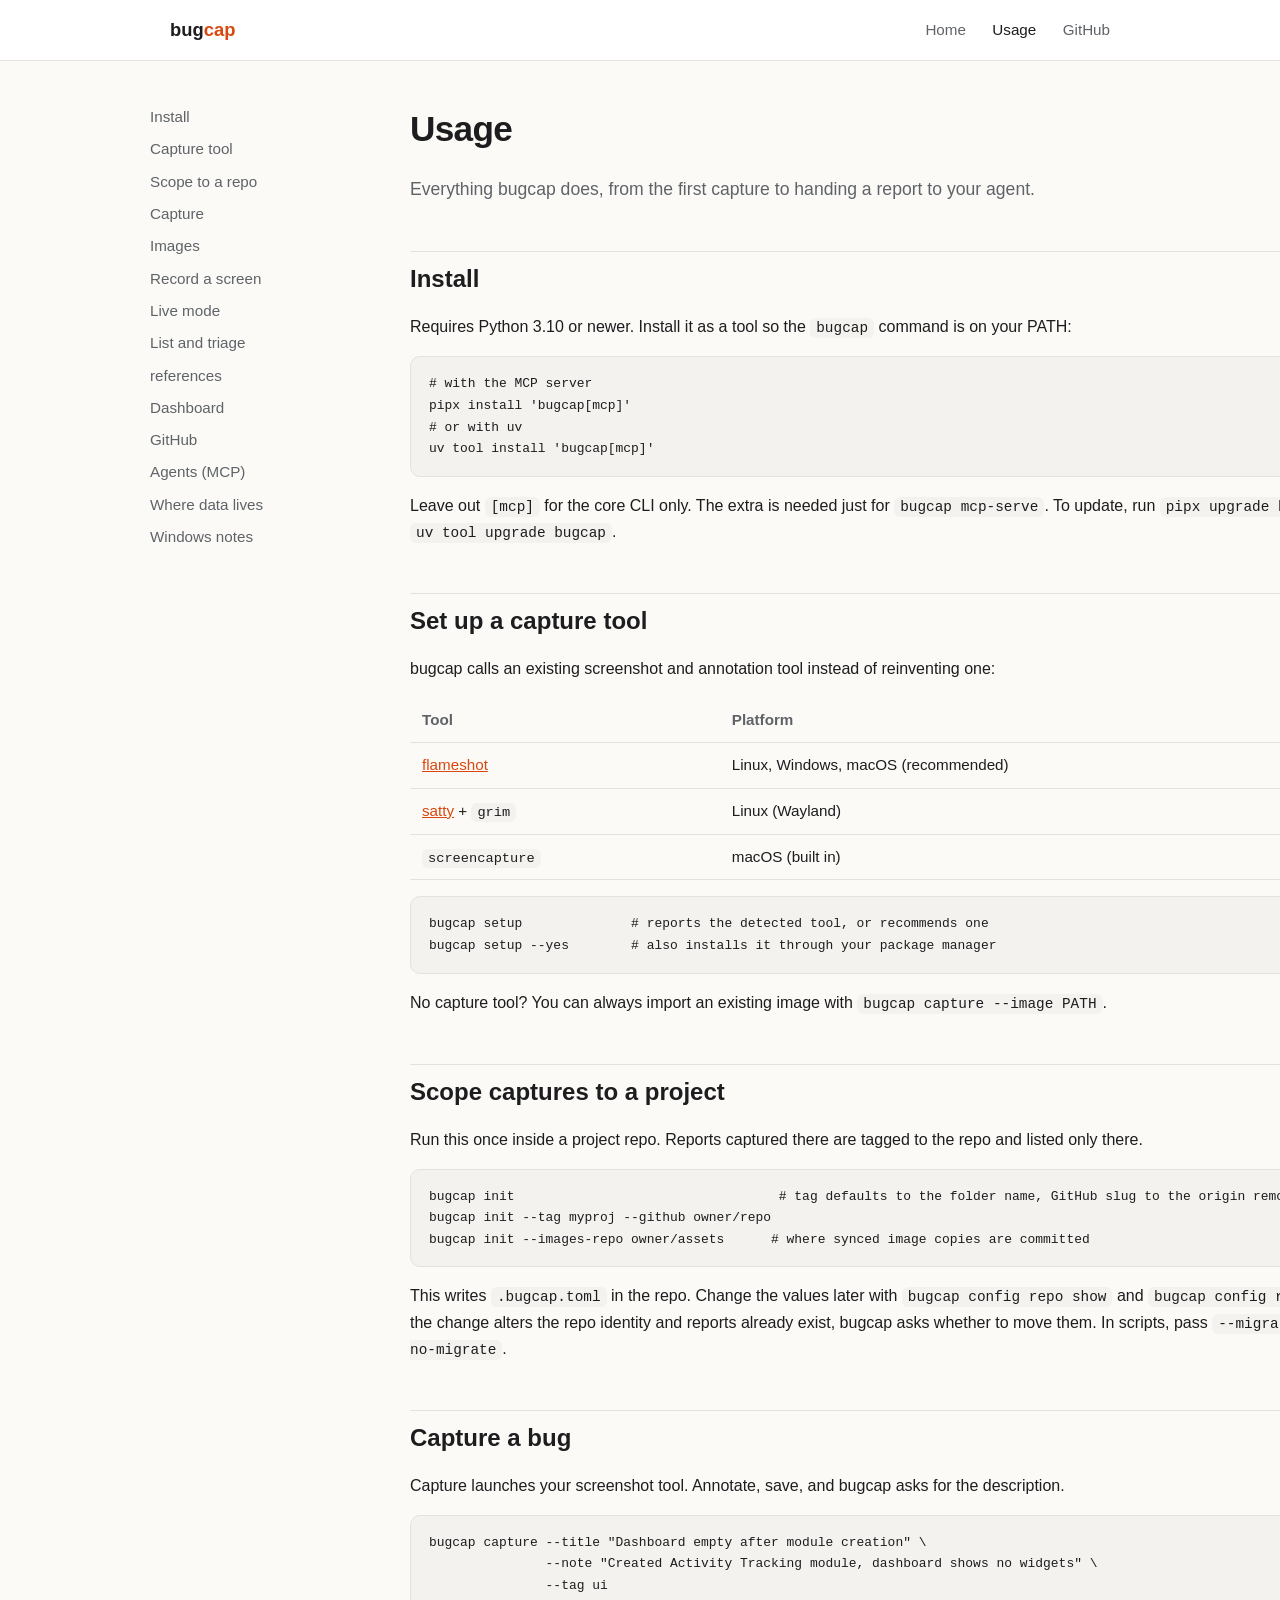
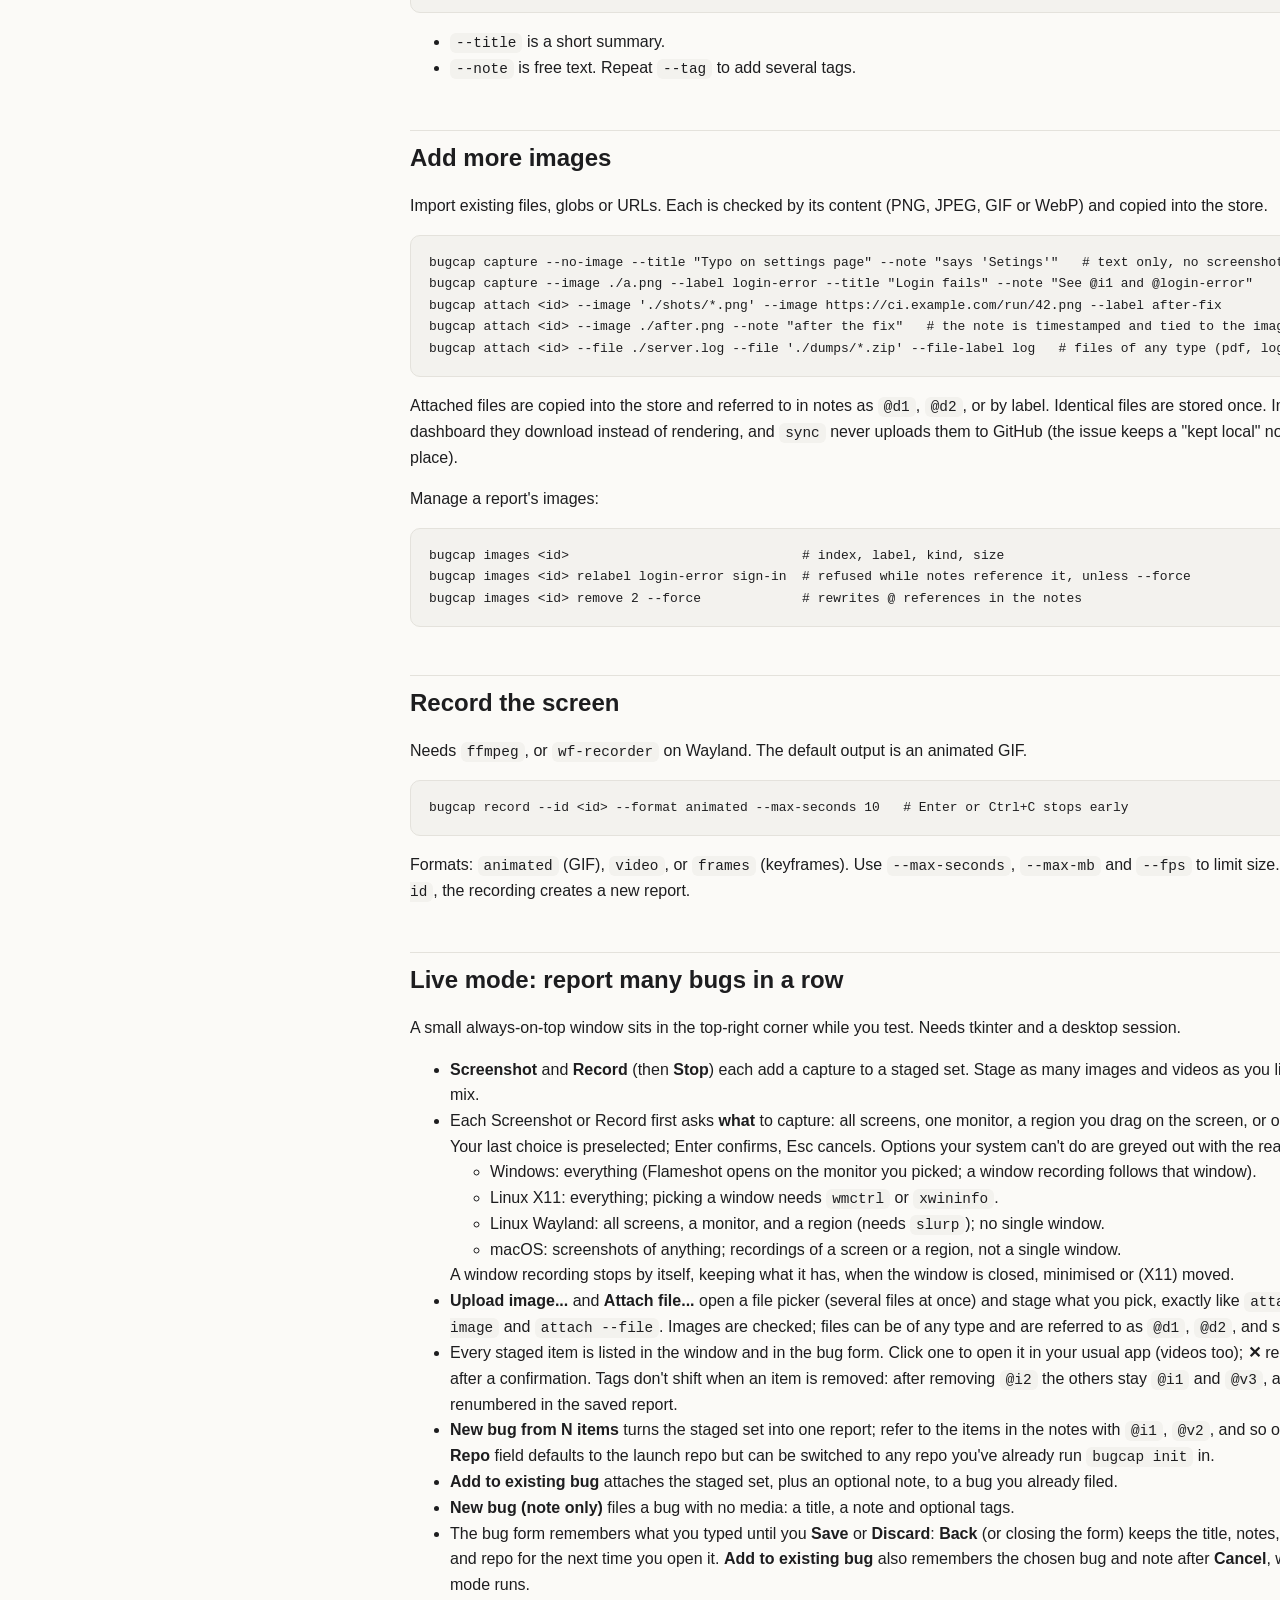
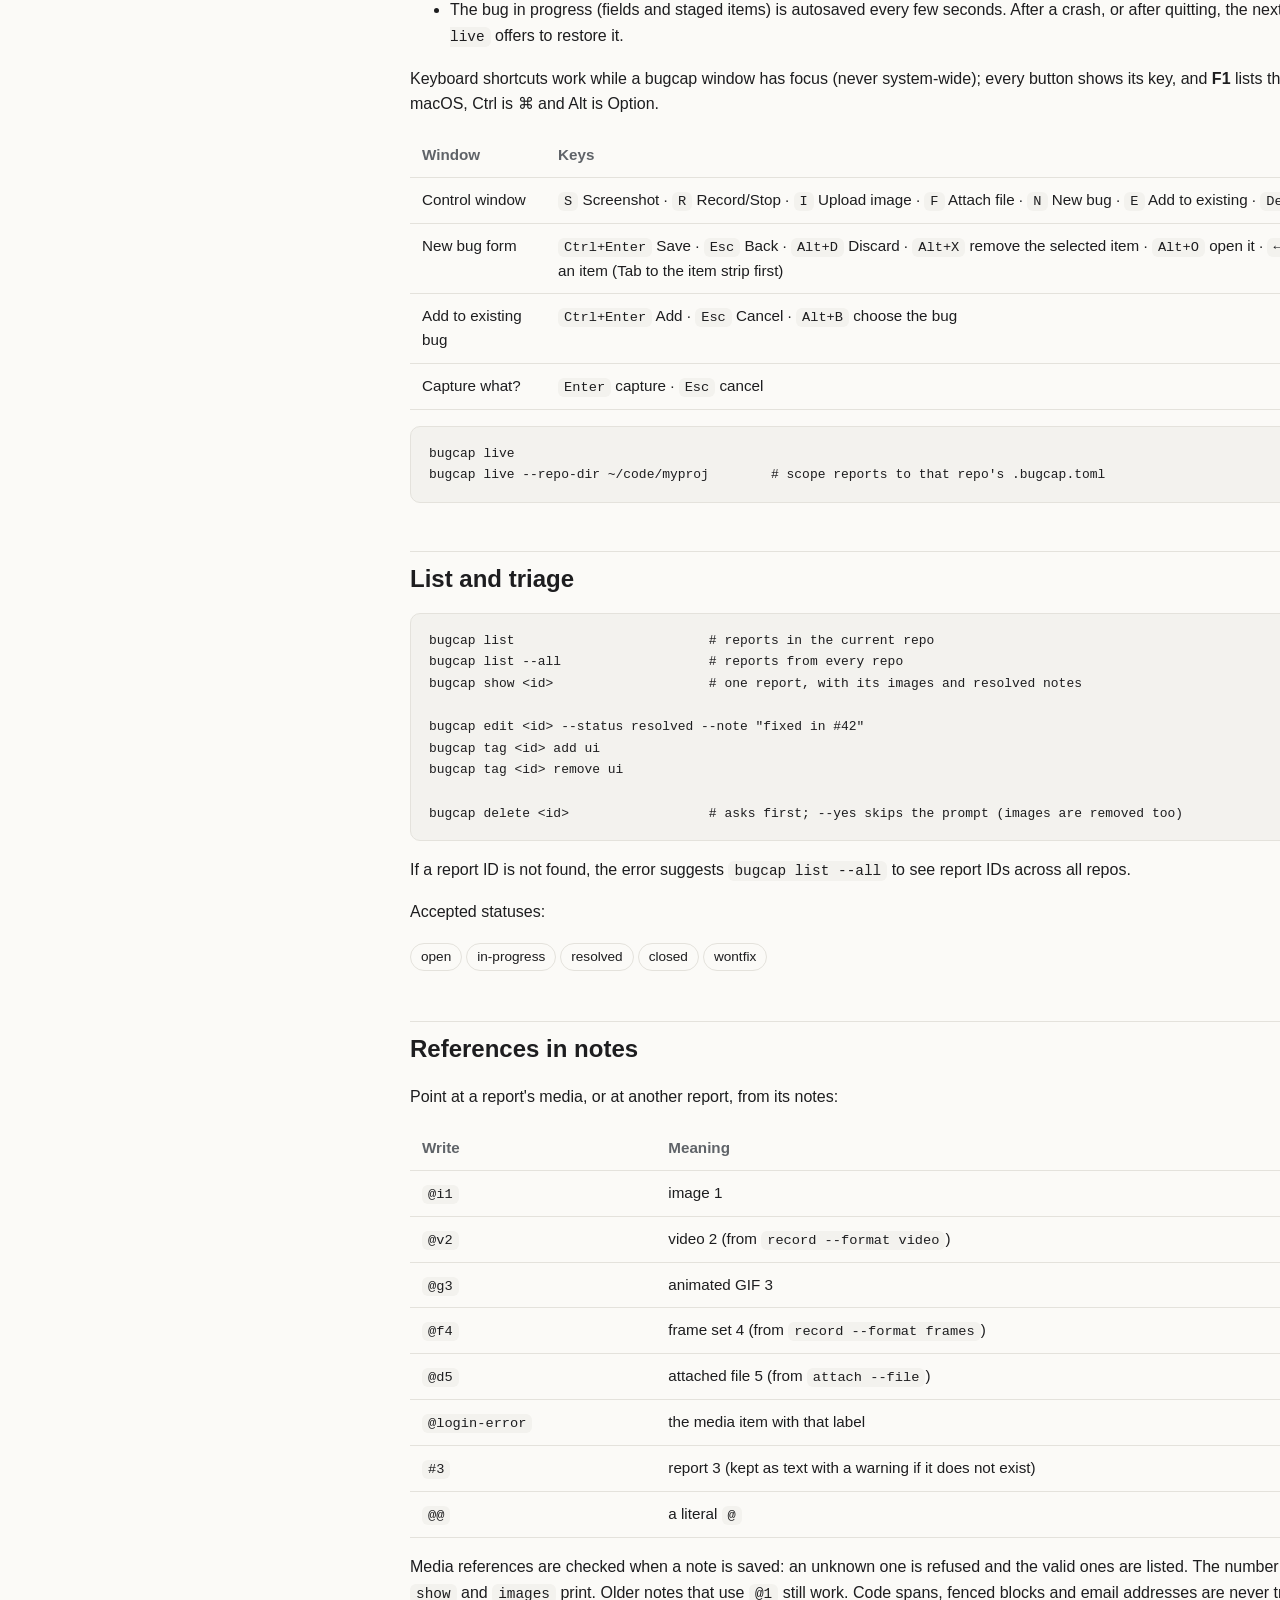
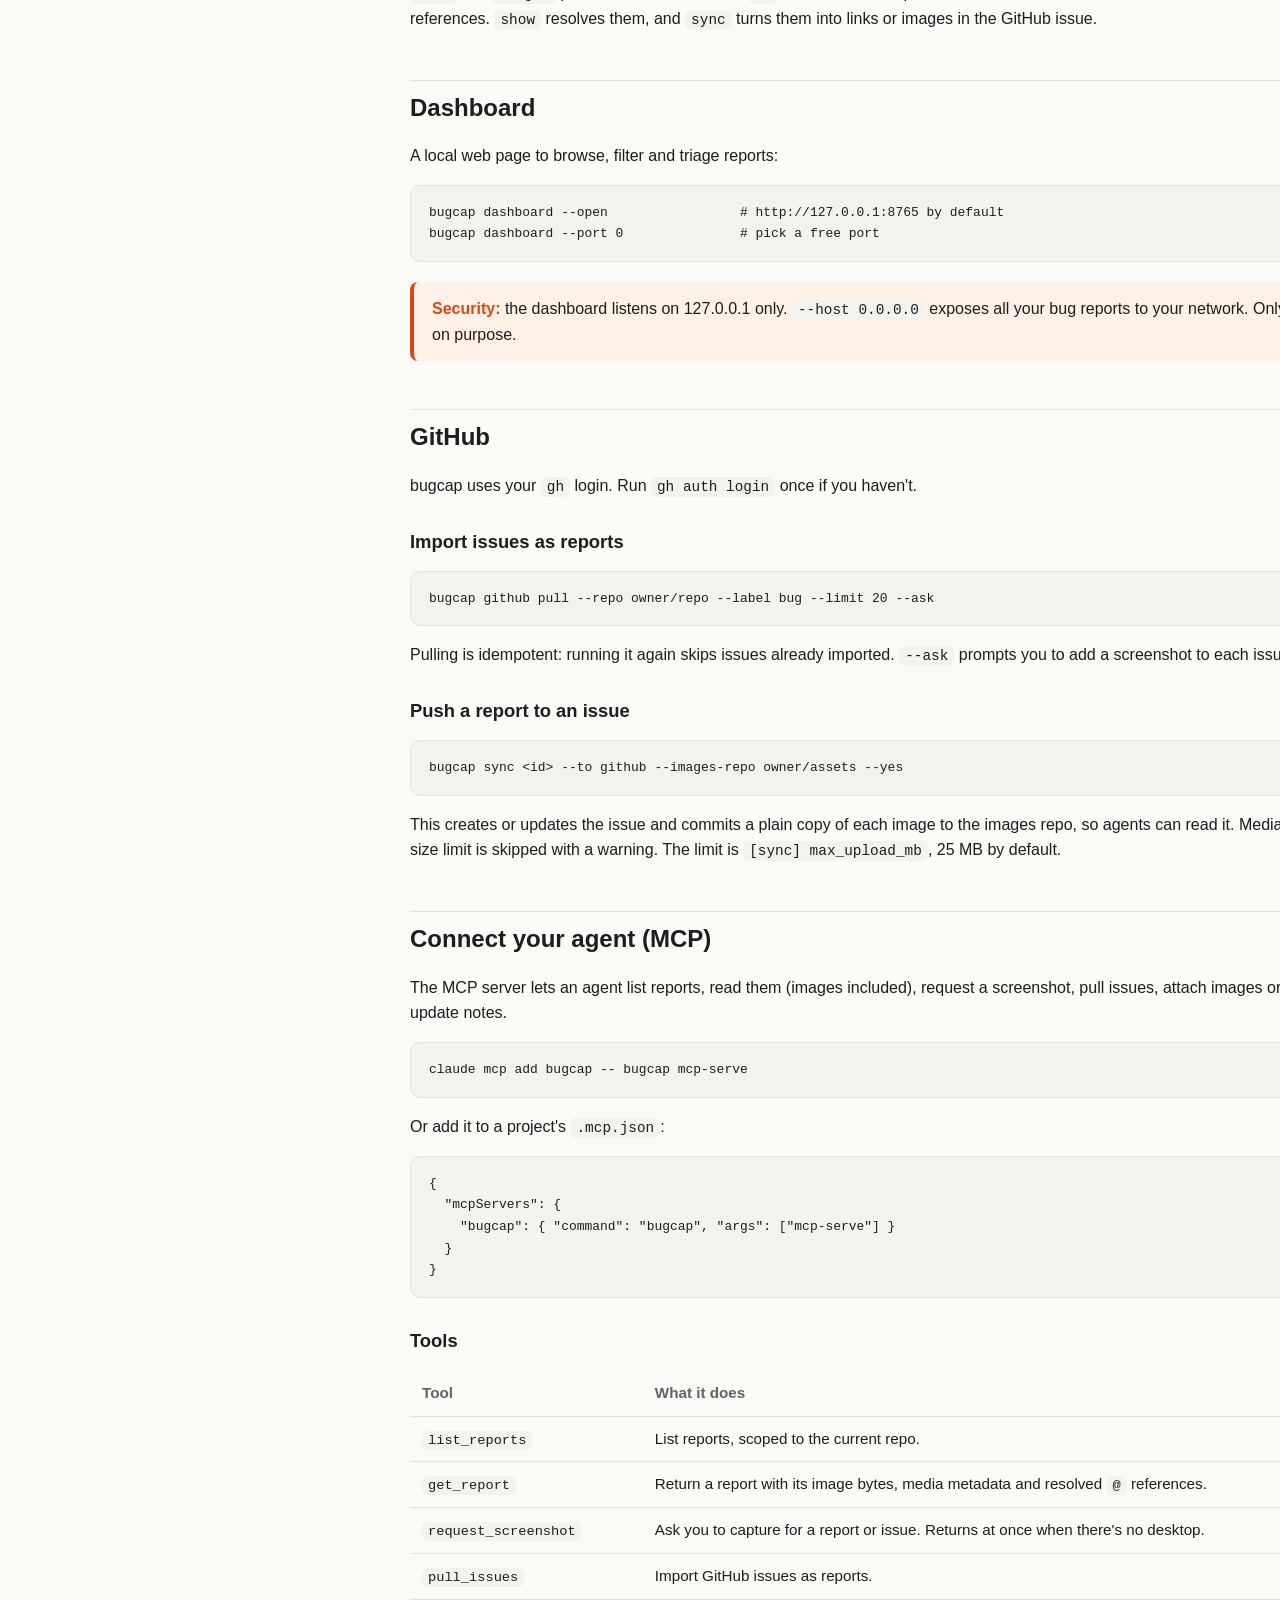
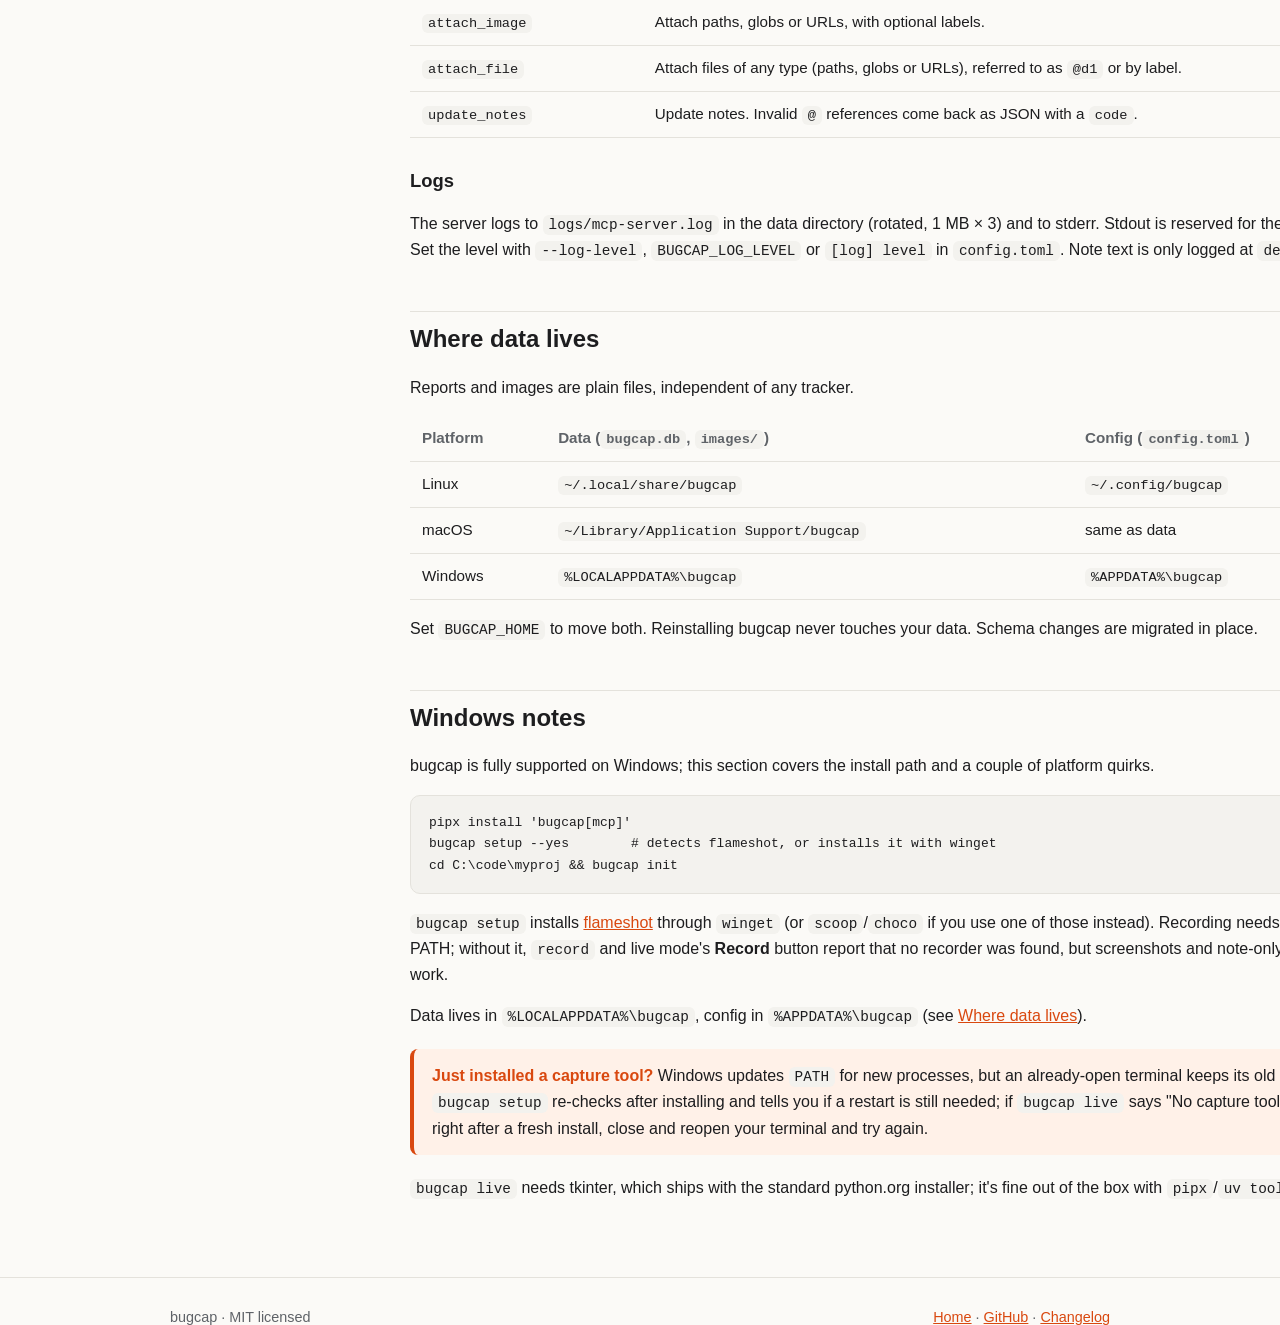
==== commit 79d7b908: "Live mode: manage attachments, remember the form, choose the capture target, keyboard shortcuts - Re" ====
--- a/docs/usage.html
+++ b/docs/usage.html
@@ -101,12 +101,30 @@
     <p>A small always-on-top window sits in the top-right corner while you test. Needs tkinter and a desktop session.</p>
     <ul>
       <li><strong>Screenshot</strong> and <strong>Record</strong> (then <strong>Stop</strong>) each add a capture to a staged set. Stage as many images and videos as you like, in any mix.</li>
+      <li>Each Screenshot or Record first asks <strong>what</strong> to capture: all screens, one monitor, a region you drag on the screen, or one window. Your last choice is preselected; Enter confirms, Esc cancels. Options your system can't do are greyed out with the reason:
+        <ul>
+          <li>Windows: everything (Flameshot opens on the monitor you picked; a window recording follows that window).</li>
+          <li>Linux X11: everything; picking a window needs <code>wmctrl</code> or <code>xwininfo</code>.</li>
+          <li>Linux Wayland: all screens, a monitor, and a region (needs <code>slurp</code>); no single window.</li>
+          <li>macOS: screenshots of anything; recordings of a screen or a region, not a single window.</li>
+        </ul>
+        A window recording stops by itself, keeping what it has, when the window is closed, minimised or (X11) moved.</li>
       <li><strong>Upload image...</strong> and <strong>Attach file...</strong> open a file picker (several files at once) and stage what you pick, exactly like <code>attach --image</code> and <code>attach --file</code>. Images are checked; files can be of any type and are referred to as <code>@d1</code>, <code>@d2</code>, and so on.</li>
+      <li>Every staged item is listed in the window and in the bug form. Click one to open it in your usual app (videos too); <strong>✕</strong> removes it after a confirmation. Tags don't shift when an item is removed: after removing <code>@i2</code> the others stay <code>@i1</code> and <code>@v3</code>, and they are renumbered in the saved report.</li>
       <li><strong>New bug from N items</strong> turns the staged set into one report; refer to the items in the notes with <code>@i1</code>, <code>@v2</code>, and so on. The form's <strong>Repo</strong> field defaults to the launch repo but can be switched to any repo you've already run <code>bugcap init</code> in.</li>
       <li><strong>Add to existing bug</strong> attaches the staged set, plus an optional note, to a bug you already filed.</li>
       <li><strong>New bug (note only)</strong> files a bug with no media: a title, a note and optional tags.</li>
-      <li>Closing with staged captures or typed text offers to keep them as a draft, restored the next time you start live mode.</li>
+      <li>The bug form remembers what you typed until you <strong>Save</strong> or <strong>Discard</strong>: <strong>Back</strong> (or closing the form) keeps the title, notes, tags, status and repo for the next time you open it. <strong>Add to existing bug</strong> also remembers the chosen bug and note after <strong>Cancel</strong>, while live mode runs.</li>
+      <li>The bug in progress (fields and staged items) is autosaved every few seconds. After a crash, or after quitting, the next <code>bugcap live</code> offers to restore it.</li>
     </ul>
+    <p>Keyboard shortcuts work while a bugcap window has focus (never system-wide); every button shows its key, and <strong>F1</strong> lists them all. On macOS, Ctrl is ⌘ and Alt is Option.</p>
+    <table>
+      <tr><th>Window</th><th>Keys</th></tr>
+      <tr><td>Control window</td><td><code>S</code> Screenshot · <code>R</code> Record/Stop · <code>I</code> Upload image · <code>F</code> Attach file · <code>N</code> New bug · <code>E</code> Add to existing · <code>Del</code> Clear</td></tr>
+      <tr><td>New bug form</td><td><code>Ctrl+Enter</code> Save · <code>Esc</code> Back · <code>Alt+D</code> Discard · <code>Alt+X</code> remove the selected item · <code>Alt+O</code> open it · <code>←</code>/<code>→</code> select an item (Tab to the item strip first)</td></tr>
+      <tr><td>Add to existing bug</td><td><code>Ctrl+Enter</code> Add · <code>Esc</code> Cancel · <code>Alt+B</code> choose the bug</td></tr>
+      <tr><td>Capture what?</td><td><code>Enter</code> capture · <code>Esc</code> cancel</td></tr>
+    </table>
 <pre><code>bugcap live
 bugcap live --repo-dir ~/code/myproj        # scope reports to that repo's .bugcap.toml</code></pre>
 
